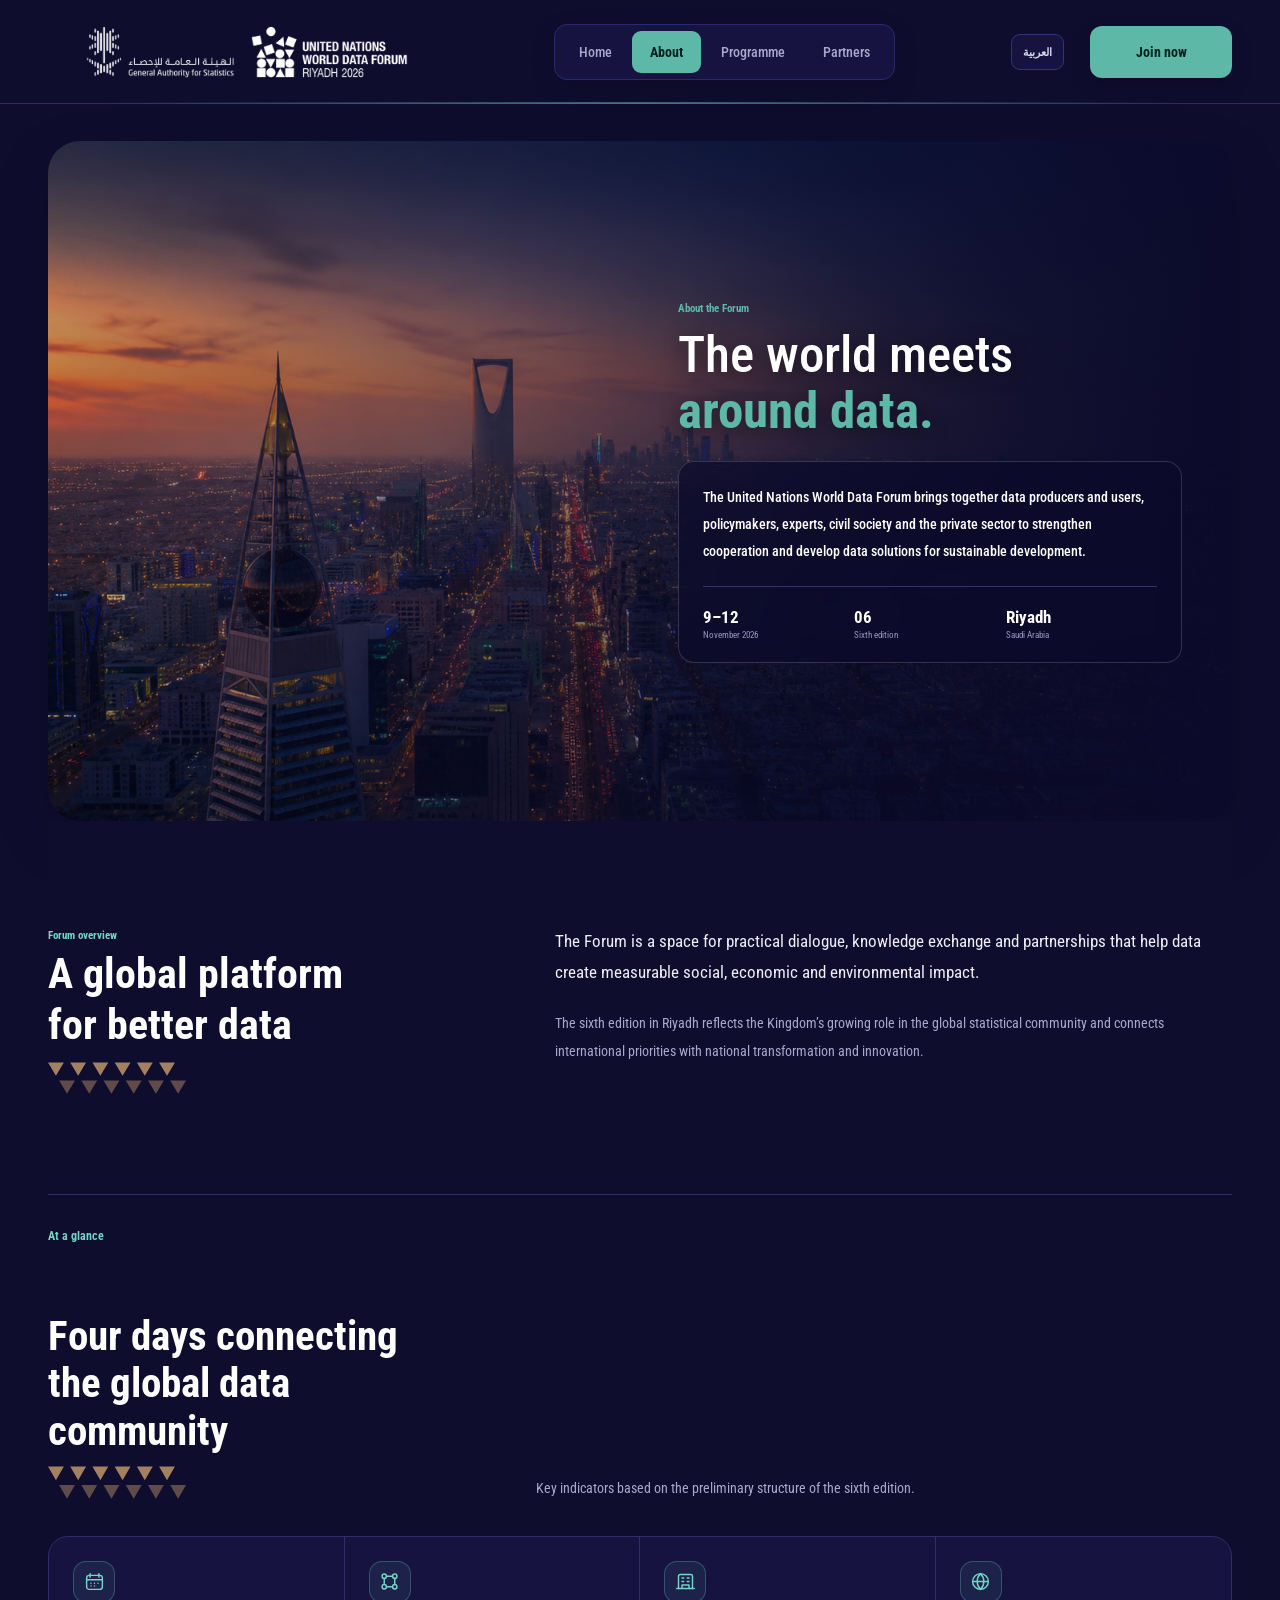
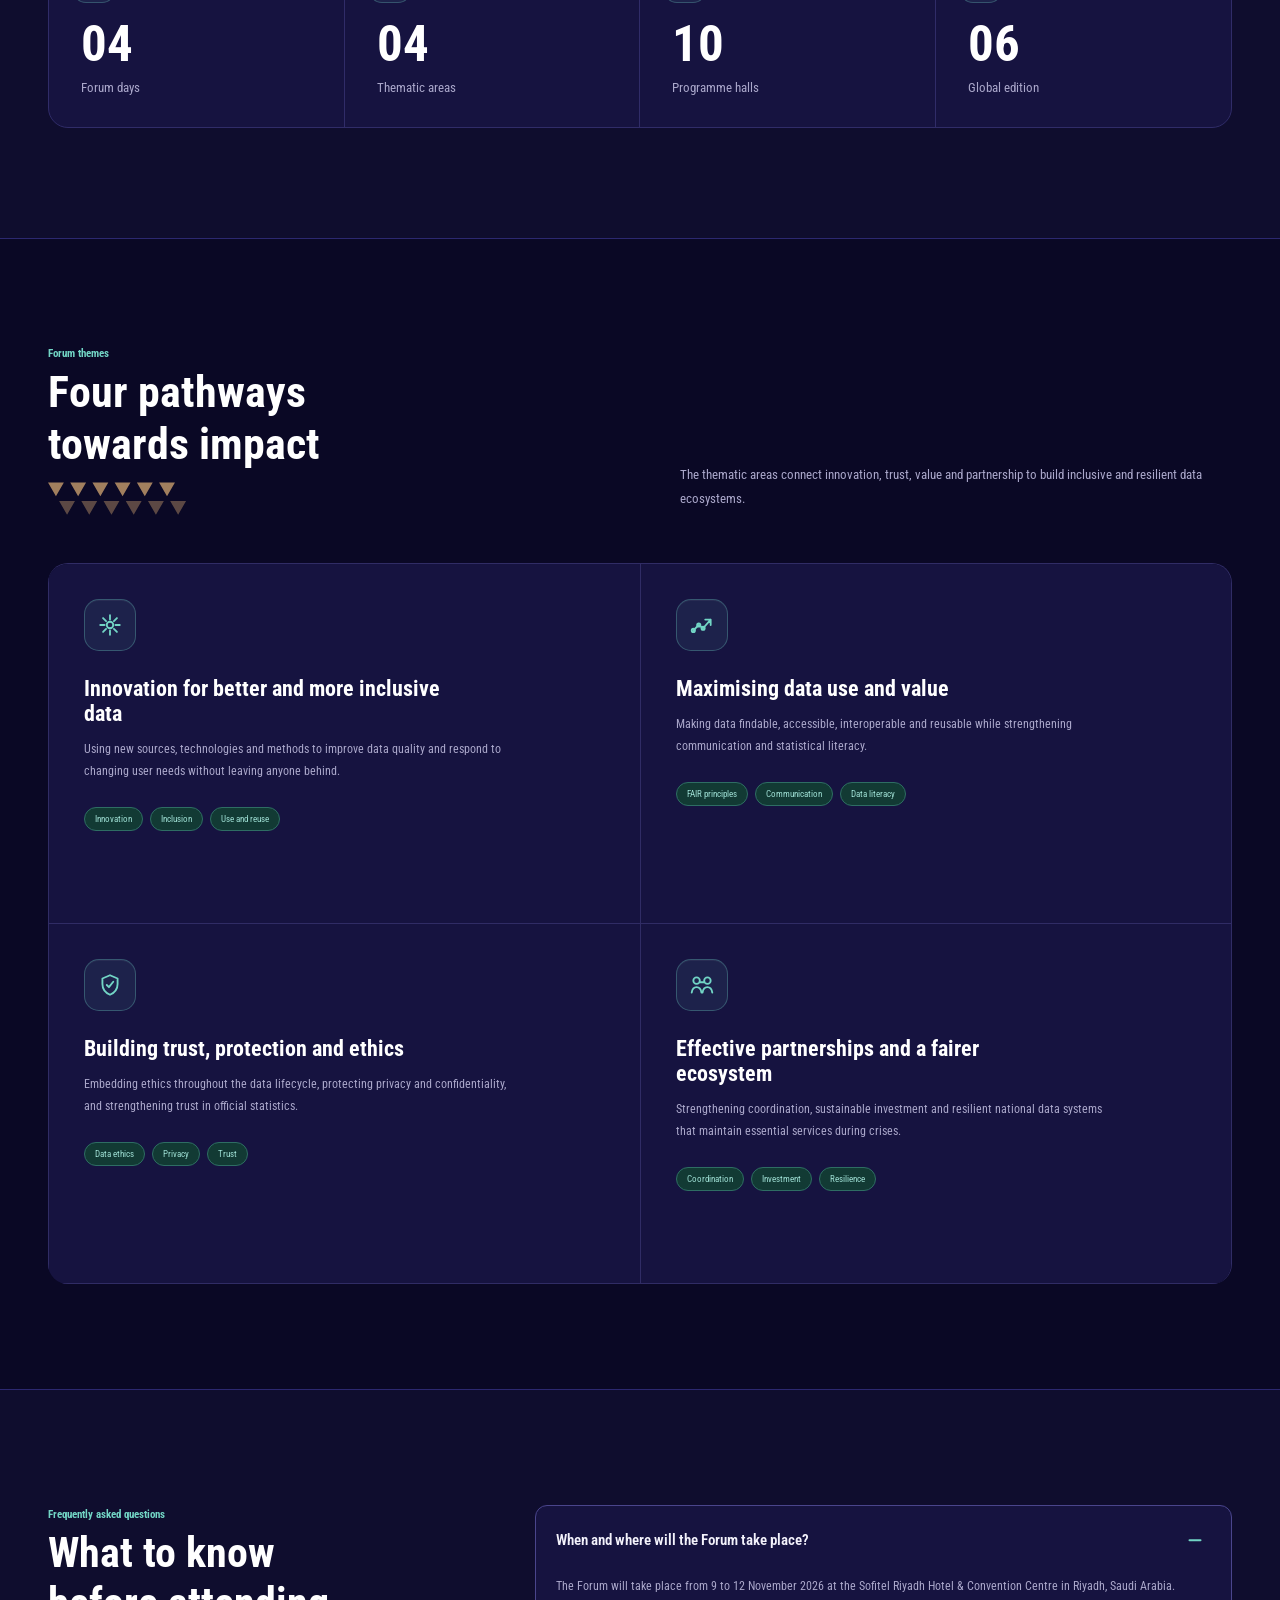
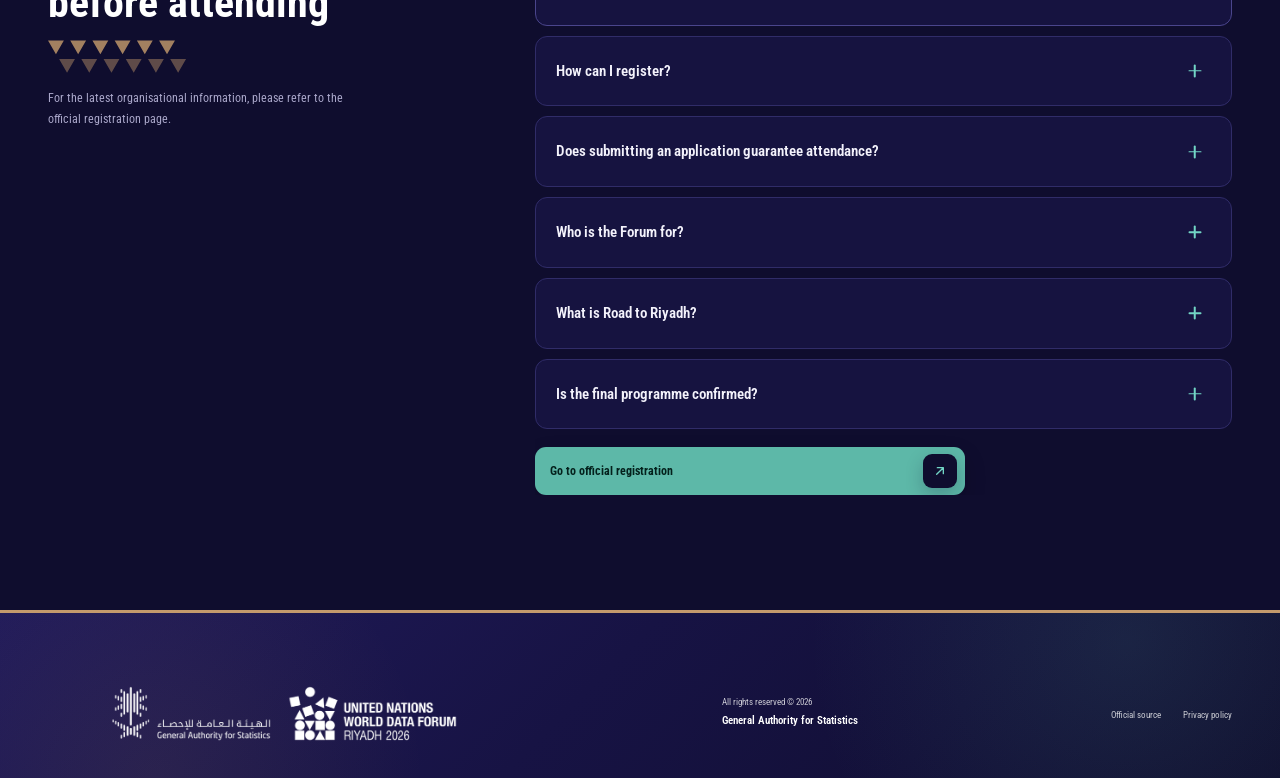
==== about-en.html @ 34df014b "Add files via upload" ====
<!doctype html>
<html lang="en" dir="ltr">
<head>
  <meta charset="UTF-8"><meta name="viewport" content="width=device-width,initial-scale=1"><meta name="theme-color" content="#0f0d2e">
  <title>6th United Nations World Data Forum 2026</title>
  <link rel="preconnect" href="https://fonts.googleapis.com"><link rel="preconnect" href="https://fonts.gstatic.com" crossorigin>
  <link href="https://fonts.googleapis.com/css2?family=Roboto+Condensed:wght@200;300;400;500;600;700;800&display=swap" rel="stylesheet">
  <link rel="stylesheet" href="styles.css?v=51"><link rel="stylesheet" href="about.css?v=51"><link rel="stylesheet" href="en.css">
</head>
<body class="about-page">
<header><nav class="wrap"><a class="official-logos" href="index-en.html" aria-label="UN World Data Forum and General Authority for Statistics"><img src="assets/official-logos-en-unified-white.png?v=8" alt="UN World Data Forum and General Authority for Statistics logos"></a><div class="links"><a href="index-en.html">Home</a><a class="active" href="about-en.html">About</a><a href="index-en.html#agenda">Programme</a><a href="index-en.html#partners">Partners</a></div><a class="lang-switch" href="about.html" lang="ar" hreflang="ar">العربية</a><a class="join" href="https://indico.un.org/event/1021645/registrations/24259/" target="_blank" rel="noopener">Join now</a><button class="menu" type="button" aria-label="Open menu" aria-expanded="false"><span></span><span></span><span></span></button></nav></header>
<main>
  <section class="about-hero"><div class="about-pattern"></div><div class="about-hero-inner wrap"><div><span class="page-kicker">About the Forum</span><h1>The world meets<br><strong>around data.</strong></h1></div><div class="intro"><p>The United Nations World Data Forum brings together data producers and users, policymakers, experts, civil society and the private sector to strengthen cooperation and develop data solutions for sustainable development.</p><div class="fact-row"><span><b>9–12</b> November 2026</span><span><b>06</b> Sixth edition</span><span><b>Riyadh</b> Saudi Arabia</span></div></div></div></section>

  <section class="overview wrap"><div class="overview-title"><small>Forum overview</small><h2>A global platform<br>for better data</h2></div><div class="overview-copy"><p>The Forum is a space for practical dialogue, knowledge exchange and partnerships that help data create measurable social, economic and environmental impact.</p><p>The sixth edition in Riyadh reflects the Kingdom’s growing role in the global statistical community and connects international priorities with national transformation and innovation.</p></div></section>

  <section class="about-stats wrap"><div class="stats-heading"><small>At a glance</small><h2>Four days connecting<br>the global data community</h2><p>Key indicators based on the preliminary structure of the sixth edition.</p></div><div class="stats-board">
    <article><i aria-hidden="true"><svg viewBox="0 0 24 24"><rect x="3" y="5" width="18" height="16" rx="3"/><path d="M7 3v4M17 3v4M3 10h18M8 14h.01M12 14h.01M16 14h.01M8 17h.01M12 17h.01"/></svg></i><strong>04</strong><span>Forum days</span></article>
    <article><i aria-hidden="true"><svg viewBox="0 0 24 24"><circle cx="6" cy="6" r="2.5"/><circle cx="18" cy="6" r="2.5"/><circle cx="6" cy="18" r="2.5"/><circle cx="18" cy="18" r="2.5"/><path d="M8.5 6h7M6 8.5v7M18 8.5v7M8.5 18h7"/></svg></i><strong>04</strong><span>Thematic areas</span></article>
    <article><i aria-hidden="true"><svg viewBox="0 0 24 24"><path d="M4 20V6a2 2 0 0 1 2-2h12a2 2 0 0 1 2 2v14M8 20v-4h8v4M8 8h2M14 8h2M8 12h2M14 12h2M2 20h20"/></svg></i><strong>10</strong><span>Programme halls</span></article>
    <article><i aria-hidden="true"><svg viewBox="0 0 24 24"><circle cx="12" cy="12" r="9"/><path d="M3 12h18M12 3c2.5 2.5 3.8 5.5 3.8 9S14.5 18.5 12 21M12 3C9.5 5.5 8.2 8.5 8.2 12S9.5 18.5 12 21"/></svg></i><strong>06</strong><span>Global edition</span></article>
  </div></section>

  <section class="themes"><div class="wrap"><div class="themes-head"><div><small>Forum themes</small><h2>Four pathways<br>towards impact</h2></div><p>The thematic areas connect innovation, trust, value and partnership to build inclusive and resilient data ecosystems.</p></div><div class="themes-grid">
    <article><i aria-hidden="true"><svg viewBox="0 0 24 24"><path d="M12 3v4M12 17v4M3 12h4M17 12h4M5.6 5.6l2.8 2.8M15.6 15.6l2.8 2.8M18.4 5.6l-2.8 2.8M8.4 15.6l-2.8 2.8"/><circle cx="12" cy="12" r="3"/></svg></i><h3>Innovation for better and more inclusive data</h3><p>Using new sources, technologies and methods to improve data quality and respond to changing user needs without leaving anyone behind.</p><ul><li>Innovation</li><li>Inclusion</li><li>Use and reuse</li></ul></article>
    <article><i aria-hidden="true"><svg viewBox="0 0 24 24"><path d="M4 17l5-5 4 3 7-8M15 7h5v5"/><circle cx="4" cy="17" r="1.5"/><circle cx="9" cy="12" r="1.5"/><circle cx="13" cy="15" r="1.5"/></svg></i><h3>Maximising data use and value</h3><p>Making data findable, accessible, interoperable and reusable while strengthening communication and statistical literacy.</p><ul><li>FAIR principles</li><li>Communication</li><li>Data literacy</li></ul></article>
    <article><i aria-hidden="true"><svg viewBox="0 0 24 24"><path d="M12 3l7 3v5c0 4.6-2.8 8.1-7 10-4.2-1.9-7-5.4-7-10V6l7-3z"/><path d="M9 12l2 2 4-5"/></svg></i><h3>Building trust, protection and ethics</h3><p>Embedding ethics throughout the data lifecycle, protecting privacy and confidentiality, and strengthening trust in official statistics.</p><ul><li>Data ethics</li><li>Privacy</li><li>Trust</li></ul></article>
    <article><i aria-hidden="true"><svg viewBox="0 0 24 24"><circle cx="7" cy="8" r="3"/><circle cx="17" cy="8" r="3"/><path d="M2.5 19c.5-3.3 2.1-5 4.5-5s4 1.7 4.5 5M12.5 19c.5-3.3 2.1-5 4.5-5s4 1.7 4.5 5M10 9.5h4"/></svg></i><h3>Effective partnerships and a fairer ecosystem</h3><p>Strengthening coordination, sustainable investment and resilient national data systems that maintain essential services during crises.</p><ul><li>Coordination</li><li>Investment</li><li>Resilience</li></ul></article>
  </div></div></section>

  <section class="faq-section wrap" id="faq"><div class="faq-intro"><small>Frequently asked questions</small><h2>What to know<br>before attending</h2><p>For the latest organisational information, please refer to the official registration page.</p></div><div class="faq-list">
    <details open><summary>When and where will the Forum take place?<i>＋</i></summary><p>The Forum will take place from 9 to 12 November 2026 at the Sofitel Riyadh Hotel & Convention Centre in Riyadh, Saudi Arabia.</p></details>
    <details><summary>How can I register?<i>＋</i></summary><p>Registration is available through the United Nations Indico platform and requires an account and an attendance application.</p></details>
    <details><summary>Does submitting an application guarantee attendance?<i>＋</i></summary><p>No. Applications are subject to review, and attendance is confirmed only after official approval is received.</p></details>
    <details><summary>Who is the Forum for?<i>＋</i></summary><p>It is designed for data producers and users, national statistical offices, policymakers, technology and geospatial experts, academia, civil society and the private sector.</p></details>
    <details><summary>What is Road to Riyadh?<i>＋</i></summary><p>A series of preparatory events highlighting Saudi statistical transformation and strengthening international dialogue on data for sustainable development.</p></details>
    <details><summary>Is the final programme confirmed?<i>＋</i></summary><p>The current programme is preliminary. Rooms, times and session details may change, so attendees should check the official programme before travelling.</p></details>
    <a class="faq-register" href="https://indico.un.org/event/1021645/registrations/24259/" target="_blank" rel="noopener">Go to official registration <b><svg class="inline-arrow" viewBox="0 0 24 24" aria-hidden="true"><path d="M7 17 17 7M8 7h9v9"/></svg></b></a>
  </div></section>

  
</main>
<footer><div class="wrap"><a class="footer-logos" href="index-en.html" aria-label="UN World Data Forum and General Authority for Statistics"><img src="assets/official-logos-en-unified-white.png?v=8" alt="UN World Data Forum and General Authority for Statistics logos"></a><p>All rights reserved © 2026<br><b>General Authority for Statistics</b></p><div><a href="https://www.stats.gov.sa/en/united-nations-world-data-forum" target="_blank" rel="noopener">Official source</a><a href="#">Privacy policy</a></div></div></footer>
<script src="about.js?v=50"></script>
</body></html>
---- styles.css ----
:root{--bg:#0f0d2e;--panel:#161340;--panel2:#1c1852;--line:#2c2870;--text:#f3f2fb;--sub:#9a97c4;--accent:#5db8a8;--accent-ink:#04211c;--soft:#15123a;--paper:#f4f2fb;--orange:#d3a53c}*{box-sizing:border-box}html{scroll-behavior:smooth}body{margin:0;font-family:'IBM Plex Sans Arabic',sans-serif;background:var(--paper);color:var(--bg)}.wrap{width:min(1120px,calc(100% - 40px));margin:auto}button,input,select{font:inherit}header{height:76px;background:var(--paper);display:flex;align-items:center;border-bottom:1px solid rgba(44,40,112,.12)}nav{display:flex;align-items:center;height:100%;gap:45px}.official-logos{display:block;width:335px;height:62px;overflow:hidden;position:relative;flex:0 0 335px}.official-logos img{position:absolute;left:0;top:0;width:1056px;height:auto;max-width:none}.identity{display:flex;align-items:center;gap:12px;text-decoration:none;color:inherit}.identity>span:last-child{display:flex;flex-direction:column;line-height:1.25}.identity b{font-size:14px}.identity small{font-size:8px;letter-spacing:.08em;color:var(--sub2,#6f6ba3)}.mark{font-size:27px;color:var(--accent);transform:rotate(90deg)}.links{display:flex;gap:32px;margin:auto}.links a{font-size:12px;color:#4c496f;text-decoration:none}.join{border:0;border-radius:9px;background:var(--accent);color:var(--accent-ink);font-size:12px;font-weight:700;padding:11px 19px;cursor:pointer}.menu{display:none;border:0;background:none;font-size:24px}.hero{height:430px;margin-top:48px;border-radius:38px;overflow:hidden;background:linear-gradient(120deg,var(--bg),#181447 67%,#222060);color:#fff;position:relative;padding:65px 70px;display:flex;align-items:center}.hero:before{content:'';position:absolute;inset:0;background:radial-gradient(circle at 24% 85%,rgba(93,184,168,.23),transparent 32%),linear-gradient(90deg,transparent 49%,rgba(255,255,255,.04) 50%,transparent 51%);background-size:auto,80px 80px}.hero-copy{width:61%;position:relative;z-index:2}.kicker{color:var(--accent);font-size:14px;font-weight:600}.hero h1{font-size:32px;line-height:1.35;margin:14px 0}.hero h1 strong{color:var(--accent)}.hero p{font-size:13px;line-height:1.85;color:#c8c6df;max-width:590px}.primary{border:0;border-radius:9px;background:var(--accent);color:var(--accent-ink);padding:12px 18px;font-size:13px;font-weight:700;cursor:pointer}.primary b{margin-right:28px}.hero-art{position:absolute;left:40px;top:0;width:37%;height:100%;overflow:hidden}.big-ring{position:absolute;width:360px;height:360px;border-radius:50%;border:42px solid var(--accent);left:-105px;top:-65px;opacity:.92}.big-ring:after{content:'';position:absolute;inset:45px;border:2px dashed rgba(255,255,255,.28);border-radius:50%}.pixels{position:absolute;bottom:48px;left:15px;display:grid;grid-template-columns:repeat(3,25px);gap:8px}.pixels i{width:25px;height:25px;background:var(--orange)}.pixels i:nth-child(2),.pixels i:nth-child(5){opacity:.55}.pixels i:nth-child(3),.pixels i:nth-child(4){opacity:.22}.hero-art>span{position:absolute;bottom:50px;left:122px;font-size:16px;color:#cbc9e4}.hero-art>span b{font-size:44px;color:#fff}.date{position:absolute;bottom:28px;right:70px;border-right:2px solid var(--accent);padding-right:14px;display:flex;gap:15px;align-items:center}.date strong{font-size:23px;color:var(--accent)}.date span{font-size:10px;color:#aaa8c6}.toolbar{background:#fff;border:1px solid #dedcf0;border-radius:12px;min-height:66px;margin-top:-15px;position:relative;z-index:3;display:flex;align-items:center;padding:10px 16px;box-shadow:0 8px 24px rgba(15,13,46,.06)}.filter{display:flex;align-items:center;gap:8px;flex:1}.filter>span{color:#777394;font-size:12px;margin-left:16px}.filter button{border:0;background:transparent;padding:10px 21px;border-radius:7px;color:#777394;font-size:11px;cursor:pointer}.filter button.active{background:var(--accent);color:var(--accent-ink);font-weight:700}.toolbar select{width:245px;border:1px solid #dedcf0;border-radius:8px;padding:10px 14px;color:#49466a;background:white;font-size:11px}.agenda{padding:50px 0 105px}.title{display:flex;gap:14px;align-items:start;margin:0 0 25px}.title small{color:#7a7695}.title h2{font-size:36px;margin:1px 0;color:var(--bg)}.corner,.partners h2 span{color:var(--orange);font-size:30px}.timeline{position:relative}.timeline:before{content:'';position:absolute;right:78px;top:23px;bottom:24px;width:1px;background:#8e8aac}.event{position:relative;display:grid;grid-template-columns:115px 1fr;gap:18px;margin-bottom:14px}.event time{position:relative;z-index:2;align-self:start;justify-self:start;background:var(--panel2);color:white;border-radius:6px;padding:8px 10px;font-size:11px;font-weight:700}.event time small{color:var(--accent)}.card{position:relative;border:1px solid #dedcf0;border-radius:11px;background:white;min-height:91px;padding:20px 54px 17px 22px;box-shadow:0 3px 10px rgba(15,13,46,.025)}.expand{position:absolute;right:18px;top:22px;border:0;background:none;color:var(--orange);font-size:17px;cursor:pointer}.event-head>span{font-size:9px;color:var(--accent);font-weight:700}.event h3{font-size:16px;margin:3px 0 5px;color:#27244f}.event-head p{font-size:10px;color:#8985a3;margin:0}.details{display:none;border-top:1px solid #e8e6f2;margin-top:18px;padding-top:22px}.event.open .details{display:flex;gap:60px}.speaker{display:flex;gap:12px;align-items:center}.avatar{width:55px;height:55px;border-radius:10px;display:grid;place-items:center;background:linear-gradient(145deg,var(--accent),#317b71);color:#fff;font-weight:700}.avatar.alt{background:linear-gradient(145deg,var(--orange),#806523)}.speaker small{display:block;color:#8d89a6;font-size:8px}.speaker b{font-size:11px}.speaker p,.details>p{margin:3px 0;color:#817d9c;font-size:9px}.event.filtered{display:none}.location{background:linear-gradient(100deg,#0e0c31,#252159);border-radius:25px;min-height:205px;color:white;padding:45px 55px;display:flex;align-items:center;justify-content:space-between}.location>div{display:flex;gap:18px}.location>div>span{font-size:30px;color:var(--accent)}.location small{color:var(--accent)}.location h2{font-size:28px;margin:3px 0}.location p{font-size:11px;color:#aaa7c9}.location a{color:var(--accent);border:1px solid #4b477b;border-radius:8px;text-decoration:none;padding:12px 18px;font-size:11px}.partners{padding:85px 0}.partners article{min-height:180px;border:1px solid #dedcf0;background:#eceaf7;border-radius:22px;margin-bottom:38px;padding:35px 45px;display:grid;grid-template-columns:1fr 1.2fr;align-items:center}.partners h2{font-size:28px;margin:0}.logo-box{text-align:center;color:#aba8c2}.logo-box b{font-size:25px;display:block}.logo-box small{font-size:10px}.logos{display:grid;grid-template-columns:1fr 1fr;gap:20px}.logos span{text-align:center;border:1px dashed #c3c0d7;color:#aaa6c1;padding:17px;border-radius:8px;font-size:12px}footer{background:#08071b;color:#fff;padding:60px 0 25px}footer>.wrap{display:flex;align-items:center;justify-content:space-between}footer p,footer a{color:#777394;font-size:9px}footer a{margin-right:22px;text-decoration:none}dialog{width:min(650px,calc(100% - 26px));padding:0;border:0;border-radius:18px;background:var(--paper);color:var(--bg);box-shadow:0 30px 90px #0008}dialog::backdrop{background:#08071be6;backdrop-filter:blur(4px)}.close{position:absolute;left:20px;top:17px;border:1px solid #4d497e;background:none;color:white;width:38px;height:38px;border-radius:50%;font-size:23px;cursor:pointer}.form-title{background:var(--bg);color:white;padding:38px 45px 32px}.form-title small{color:var(--accent)}.form-title h2{font-size:34px;margin:7px 0}.form-title p{color:var(--sub);margin:0;font-size:12px}form{padding:30px 45px 38px}form label{display:block;font-size:11px;font-weight:600;margin-bottom:15px}form input:not([type=checkbox]),form select{display:block;width:100%;height:46px;border:1px solid #d7d4e8;border-radius:7px;background:#fff;margin-top:6px;padding:0 12px;color:var(--bg)}form .row{display:grid;grid-template-columns:1fr 1fr;gap:15px}.consent{color:#716d8e;font-weight:400}.consent input{accent-color:var(--accent)}form>.primary{width:100%}.success{text-align:center;padding:75px 35px}.success i{display:grid;place-items:center;width:66px;height:66px;border-radius:50%;background:var(--accent);margin:auto;font-style:normal;font-size:30px}.success h2{font-size:30px}.success p{color:#777394}.success[hidden]{display:none}
@media(max-width:750px){.official-logos{width:230px;height:52px;flex-basis:230px}.official-logos img{width:780px}.wrap{width:min(100% - 24px,1120px)}header{height:66px}.links,.join{display:none}.menu{display:block;margin-right:auto}.hero{margin-top:20px;height:500px;padding:42px 28px;align-items:flex-start}.hero-copy{width:100%;z-index:2}.hero h1{font-size:30px;line-height:1.35}.hero-art{width:65%;height:45%;top:auto;bottom:0;left:-20px;opacity:.65}.date{right:28px;bottom:25px}.toolbar{display:block;margin-top:10px}.filter{overflow:auto}.filter>span{display:none}.toolbar select{width:100%;margin-top:8px}.agenda{padding-top:35px}.title h2{font-size:27px}.timeline:before{right:47px}.event{grid-template-columns:75px 1fr;gap:9px}.event time{font-size:9px;padding:7px}.card{padding:16px 40px 14px 12px}.expand{right:12px;top:17px}.event h3{font-size:15px;line-height:1.55}.event.open .details{display:block}.speaker{margin-bottom:12px}.location{display:block;padding:35px 25px}.location h2{font-size:22px}.location a{display:inline-block;margin-top:18px}.partners{padding:55px 0}.partners article{grid-template-columns:1fr;padding:27px;gap:28px}.partners h2{font-size:24px}.logos{grid-template-columns:1fr 1fr}footer>.wrap{display:grid;gap:25px}footer a{margin:0 0 0 15px}form,.form-title{padding-left:24px;padding-right:24px}form .row{grid-template-columns:1fr}}

.program-note{display:flex;align-items:center;gap:18px;margin:-5px 0 24px 133px;padding:15px 18px;border-radius:10px;background:linear-gradient(90deg,rgba(93,184,168,.16),rgba(93,184,168,.04));border:1px solid rgba(93,184,168,.3)}.program-note b{color:#277d70;font-size:12px;white-space:nowrap}.program-note span{color:#716d8e;font-size:11px}.card{transition:border-color .25s,box-shadow .25s,transform .25s}.card:hover{border-color:rgba(93,184,168,.55);box-shadow:0 12px 30px rgba(15,13,46,.08);transform:translateY(-1px)}.event.open .card{border-color:var(--accent);box-shadow:0 15px 38px rgba(15,13,46,.1)}.event-head{min-height:72px;padding-left:116px}.event-photo{position:absolute;left:18px;top:14px;width:92px;height:70px;object-fit:cover;border-radius:9px;background:var(--panel2);filter:saturate(.88);transition:.3s}.event.open .event-photo{filter:saturate(1.05)}.event-head>span{display:inline-flex;padding:4px 8px;border-radius:999px;background:rgba(93,184,168,.12);color:#277d70}.expand{width:26px;height:26px;border-radius:50%!important;background:#f2f0fa!important;display:grid;place-items:center;transition:.25s}.event.open .expand{background:var(--accent)!important;color:var(--accent-ink);transform:rotate(180deg)}.details{display:block!important;max-height:0;opacity:0;overflow:hidden;border-top:0!important;margin-top:0!important;padding-top:0!important;transition:max-height .35s ease,opacity .25s,padding .35s,margin .35s}.event.open .details{max-height:260px;opacity:1;border-top:1px solid #e8e6f2!important;margin-top:18px!important;padding-top:22px!important}.details>p{font-size:11px;line-height:1.8;color:#6f6b8b;max-width:650px}@media(max-width:750px){.program-note{margin:0 84px 20px 0;display:block}.program-note b,.program-note span{display:block}.program-note span{margin-top:4px}.event-head{padding-left:0;padding-bottom:68px;min-height:128px}.event-photo{left:12px;top:auto;bottom:12px;width:72px;height:53px}.event.open .details{max-height:360px}}
.program-note a{margin-right:auto;color:#277d70;font-size:10px;font-weight:700;text-decoration:none;border-bottom:1px solid rgba(39,125,112,.35)}@media(max-width:750px){.program-note a{display:inline-block;margin-top:8px}}
.program-note a{display:inline-flex!important;align-items:center;gap:5px}.inline-arrow{display:block;flex:0 0 auto;width:14px;height:14px;fill:none;stroke:currentColor;stroke-width:2;stroke-linecap:round;stroke-linejoin:round}.primary .inline-arrow{width:16px;height:16px}.primary[type="submit"]{display:flex;align-items:center;justify-content:center;gap:10px}
.road{padding:95px 0 25px}.road-heading{display:grid;grid-template-columns:.8fr 1.2fr;gap:70px;align-items:end;border-bottom:1px solid #dcd9ec;padding-bottom:25px;margin-bottom:25px}.road-heading small{color:#277d70;font-weight:700}.road-heading h2{font-size:38px;margin:3px 0}.road-heading p{color:#716d8e;font-size:13px;line-height:1.9;margin:0}.road-grid{display:grid;grid-template-columns:1fr 1fr;gap:16px}.road-grid article{display:grid;grid-template-columns:150px 1fr;background:#fff;border:1px solid #dedcf0;border-radius:14px;overflow:hidden;min-height:165px;transition:.25s}.road-grid article:hover{transform:translateY(-3px);border-color:var(--accent);box-shadow:0 14px 32px rgba(15,13,46,.08)}.road-grid img{width:100%;height:100%;object-fit:cover}.road-grid article>div{padding:20px}.road-grid span{font-size:9px;color:#277d70;font-weight:700}.road-grid h3{font-size:17px;margin:6px 0}.road-grid p{font-size:10px;color:#777394;line-height:1.7;margin:0 0 10px}.road-grid b{font-size:9px;color:#746f98;background:#f1eff9;padding:5px 8px;border-radius:999px}.road-actions{display:flex;justify-content:flex-end;gap:12px;margin-top:20px}.road-actions a{font-size:11px;color:#277d70;text-decoration:none;border:1px solid #c9c6df;padding:11px 16px;border-radius:8px}.road-actions .register-official{background:var(--accent);border-color:var(--accent);color:var(--accent-ink);font-weight:700}@media(max-width:750px){.road{padding-top:60px}.road-heading{grid-template-columns:1fr;gap:15px}.road-heading h2{font-size:30px}.road-grid{grid-template-columns:1fr}.road-grid article{grid-template-columns:105px 1fr}.road-actions{display:grid}.road-actions a{text-align:center}}
.join,.hero-register{text-decoration:none;display:inline-flex;align-items:center}.hero-register{gap:28px}
/* Main Riyadh banner */
.hero{background-image:linear-gradient(90deg,rgba(10,8,34,.96) 0%,rgba(15,13,46,.84) 43%,rgba(15,13,46,.28) 72%,rgba(15,13,46,.12) 100%),url("assets/main-banner.jpg");background-size:cover;background-position:center 58%;}.hero:before{background:linear-gradient(180deg,rgba(0,0,0,.04),rgba(10,8,34,.32));background-size:auto}.hero-art{display:none}.hero-copy{width:62%;text-shadow:0 2px 18px rgba(0,0,0,.3)}.hero .date{background:rgba(15,13,46,.62);backdrop-filter:blur(8px);padding:10px 14px;border-radius:8px;border-right:2px solid var(--accent)}@media(max-width:750px){.hero{background-position:58% center}.hero-copy{width:100%}.hero .date{right:20px;bottom:18px}}
/* Refined identity-led hero */
header{position:sticky;top:0;z-index:30;background:rgba(244,242,251,.94);backdrop-filter:blur(16px)}.hero-v2{height:590px;margin-top:28px;padding:0;background-image:url("assets/main-banner.jpg");background-position:center 54%;isolation:isolate}.hero-v2:before{display:none}.hero-shade{position:absolute;inset:0;z-index:-1;background:linear-gradient(90deg,rgba(10,8,32,.98) 0%,rgba(15,13,46,.88) 38%,rgba(15,13,46,.35) 68%,rgba(15,13,46,.08) 100%)}.hero-shade:after{content:"";position:absolute;inset:0;background:linear-gradient(0deg,rgba(7,5,25,.46),transparent 48%)}.hero-v2-content{position:absolute;right:70px;top:50%;transform:translateY(-50%);width:54%;z-index:2}.hero-badge{display:flex;align-items:center;gap:10px;color:#d7d5e9;font-size:11px}.hero-badge i{width:7px;height:7px;border-radius:50%;background:var(--accent);box-shadow:0 0 0 5px rgba(93,184,168,.16)}.hero-v2 h1{font-size:53px;line-height:1.12;letter-spacing:-.035em;margin:22px 0 17px;text-shadow:none}.hero-v2 h1 strong{color:var(--accent)}.hero-v2 p{max-width:560px;color:#ceccdf;font-size:14px;line-height:2;margin:0}.hero-v2-actions{display:flex;align-items:center;gap:15px;margin-top:29px}.hero-v2 .primary{padding:14px 21px}.ghost-link{display:inline-flex;align-items:center;gap:25px;border:1px solid rgba(255,255,255,.28);color:#fff;text-decoration:none;border-radius:9px;padding:13px 18px;font-size:12px;transition:.25s}.ghost-link:hover{background:#fff;color:var(--bg)}.event-ticket{position:absolute;left:35px;bottom:35px;width:310px;background:rgba(15,13,46,.9);border:1px solid rgba(255,255,255,.16);border-radius:17px;color:#fff;padding:20px;backdrop-filter:blur(18px);box-shadow:0 25px 55px rgba(0,0,0,.24)}.ticket-top{display:flex;justify-content:space-between;align-items:center;padding-bottom:12px;border-bottom:1px solid rgba(255,255,255,.12);color:var(--accent);font-size:9px;letter-spacing:.12em}.ticket-top b{font-size:12px}.ticket-date{display:flex;align-items:center;gap:10px;padding:16px 0}.ticket-date>strong{font-size:37px;line-height:1}.ticket-date>i{font-style:normal;color:var(--accent)}.ticket-date>div{border-right:1px solid rgba(255,255,255,.16);padding-right:12px;margin-right:3px}.ticket-date div b,.ticket-date div small{display:block}.ticket-date div b{color:var(--accent);font-size:11px}.ticket-date div small{font-size:8px;color:#9a97c4;margin-top:3px}.ticket-place{display:flex;gap:10px;background:rgba(255,255,255,.06);border-radius:9px;padding:11px}.ticket-place>span{color:var(--accent);font-size:18px}.ticket-place small,.ticket-place b{display:block}.ticket-place small{font-size:8px;color:#9a97c4}.ticket-place b{font-size:10px;margin-top:2px}.ticket-status{font-size:8px;color:#b8b5d2;margin-top:13px;display:flex;gap:7px;align-items:center}.ticket-status i{width:6px;height:6px;border-radius:50%;background:#63d49d;box-shadow:0 0 0 4px rgba(99,212,157,.13)}.hero-index{position:absolute;left:370px;bottom:40px;color:rgba(255,255,255,.18);font-size:48px;font-weight:700;display:flex;align-items:end;gap:9px}.hero-index span{font-size:8px;font-weight:400;margin-bottom:8px;color:rgba(255,255,255,.52)}.hero-v2+.toolbar{margin-top:16px;border-radius:14px;box-shadow:none}.agenda{padding-top:65px}.agenda>.title{margin-bottom:30px}@media(max-width:750px){header{position:relative}.hero-v2{height:650px;margin-top:12px;border-radius:22px;background-position:58% center}.hero-shade{background:linear-gradient(180deg,rgba(15,13,46,.83),rgba(10,8,32,.95) 72%)}.hero-v2-content{right:24px;left:24px;top:42px;transform:none;width:auto}.hero-v2 h1{font-size:39px;margin-top:17px}.hero-v2 p{font-size:12px;line-height:1.85}.hero-v2-actions{align-items:stretch}.hero-v2-actions a{flex:1;justify-content:center;padding:12px 10px}.event-ticket{right:22px;left:22px;bottom:22px;width:auto}.hero-index{display:none}.hero-v2+.toolbar{margin-top:10px}}
/* Absher-inspired proportions and programme layout */
body{background:#f4f0fb}.wrap{width:min(1040px,calc(100% - 40px))}header{height:68px}.official-logos{width:300px;height:58px;flex-basis:300px}.official-logos img{width:960px}.links{gap:26px}.links a{font-size:11px}.join{font-size:11px;padding:9px 15px}.hero-v2{height:390px;margin-top:38px;border-radius:32px;background-position:center 57%}.hero-v2-content{right:48px;width:53%}.hero-badge{font-size:10px}.hero-v2 h1{font-size:31px;line-height:1.3;margin:13px 0 9px}.hero-v2 p{font-size:12px;line-height:1.8;max-width:490px}.hero-v2-actions{margin-top:18px}.hero-v2 .primary,.ghost-link{padding:10px 15px;font-size:10px}.event-ticket{left:28px;bottom:27px;width:260px;padding:15px;border-radius:13px}.ticket-top{padding-bottom:8px}.ticket-date{padding:10px 0}.ticket-date>strong{font-size:29px}.ticket-place{padding:8px}.ticket-status{margin-top:8px}.hero-index{display:none}.hero-v2+.toolbar{width:min(900px,calc(100% - 70px));min-height:58px;margin-top:-15px;padding:8px 12px;border-radius:10px;box-shadow:0 8px 20px rgba(15,13,46,.07)}.filter button{padding:8px 18px}.toolbar select{height:38px;padding:7px 12px}.agenda{padding-top:46px}.title{justify-content:flex-start;align-items:center}.title small{font-size:10px}.title h2{font-size:36px;margin:0}.program-note{margin:0 112px 18px 0;padding:11px 14px}.timeline:before{right:67px}.event{grid-template-columns:100px 1fr;gap:15px;margin-bottom:12px}.event time{font-size:10px;padding:7px 9px;border-radius:5px;margin-top:12px}.card{min-height:78px;padding:16px 46px 14px 18px;border-radius:9px;background:rgba(255,255,255,.7);box-shadow:none}.card:hover{transform:none;box-shadow:0 8px 18px rgba(15,13,46,.05)}.event.open .card{box-shadow:none;border-color:#cbc7df}.event-head{min-height:0;padding-left:0!important;padding-bottom:0!important}.event-photo{display:none!important}.event-head>span{font-size:8px;padding:3px 7px}.event h3{font-size:15px;line-height:1.5;margin:3px 0}.event-head p{font-size:8px}.expand{right:14px;top:18px;width:22px;height:22px;font-size:12px;background:transparent!important;color:var(--accent)}.event.open .expand{background:transparent!important;color:var(--accent)}.event.open .details{max-height:240px;margin-top:14px!important;padding-top:18px!important}.details{font-size:10px}.speaker{gap:10px}.avatar{width:48px;height:48px;border-radius:8px;font-size:11px}.location{border-radius:22px;min-height:185px}.partners article{min-height:160px;border-radius:18px}@media(max-width:750px){.wrap{width:min(100% - 22px,1040px)}header{height:62px}.official-logos{width:220px;height:50px;flex-basis:220px}.official-logos img{width:740px}.hero-v2{height:560px;margin-top:12px;border-radius:22px}.hero-v2-content{right:22px;left:22px;top:35px;width:auto}.hero-v2 h1{font-size:29px}.hero-v2 p{font-size:11px}.event-ticket{right:18px;left:18px;bottom:18px;width:auto}.hero-v2+.toolbar{width:calc(100% - 22px);margin-top:9px}.title h2{font-size:26px}.program-note{margin:0 73px 16px 0}.timeline:before{right:43px}.event{grid-template-columns:68px 1fr;gap:7px}.event time{font-size:8px}.card{padding:14px 38px 12px 10px}.event h3{font-size:13px}.event-head p{line-height:1.6}.expand{right:10px;top:14px}.event.open .details{max-height:330px}.speaker{margin-bottom:10px}}
/* Professional expanded session card */
.expand{right:auto!important;left:18px!important;top:20px!important}.event.open .card{padding:0;border-color:#d8d3e5;background:#fff;overflow:hidden}.event.open .event-head{padding:20px 28px 18px 60px!important;min-height:92px;background:linear-gradient(90deg,rgba(93,184,168,.055),rgba(28,24,82,.035));border-bottom:1px solid #e5e1ee}.event.open .event-head h3{font-size:17px;margin:5px 0}.event.open .event-head p{font-size:9px}.event.open .expand{left:22px!important;top:24px!important}.event.open .details{display:block!important;max-height:620px!important;margin:0!important;padding:18px 28px 22px!important;border-top:0!important;min-height:290px;background:rgba(255,255,255,.72)}.event.open .speaker{display:flex;flex-direction:row;align-items:center;gap:20px;width:min(560px,100%);min-height:112px;padding:18px 0;margin:0}.event.open .speaker+.speaker{border-top:1px solid #ded9e8}.event.open .avatar{flex:0 0 96px;width:96px;height:96px;border-radius:14px;font-size:15px;box-shadow:inset 0 0 0 1px rgba(255,255,255,.25)}.event.open .speaker small{font-size:10px;color:#716d8e;font-weight:700;margin-bottom:8px}.event.open .speaker b{font-size:15px;color:#17143d}.event.open .speaker p{font-size:11px;line-height:1.7;color:#5f5b79;margin-top:6px}.event.open .details>p{padding:18px 0;margin:0;font-size:12px;line-height:1.9}.event.open time{background:var(--panel2);box-shadow:0 4px 10px rgba(15,13,46,.15)}@media(max-width:750px){.event.open .event-head{padding:16px 16px 14px 46px!important}.event.open .event-head h3{font-size:14px}.event.open .expand{left:12px!important;top:16px!important}.event.open .details{padding:12px 16px 16px!important;min-height:auto;max-height:700px!important}.event.open .speaker{gap:12px;min-height:88px;padding:13px 0}.event.open .avatar{flex-basis:70px;width:70px;height:76px;border-radius:10px}.event.open .speaker b{font-size:13px}.event.open .speaker p{font-size:9px}}
/* Dedicated workshop accordion */
.event[data-kind="workshop"] .event-head{position:relative}.workshop-number{float:right;display:grid;place-items:center;width:30px;height:30px;margin-left:12px;border-radius:6px;background:var(--panel2);color:#fff;font-size:10px}.event[data-kind="workshop"].open .event-head{display:block;padding-right:24px!important}.event[data-kind="workshop"].open .event-head h3{font-size:19px;padding-top:1px}.event[data-kind="workshop"].open .details{padding:0!important;max-height:720px!important;background:#fff}.workshop-layout{display:grid;grid-template-columns:1.5fr .72fr;gap:0;min-height:320px}.workshop-topics{padding:38px 34px}.workshop-topics h4{font-size:16px;color:#47436b;margin:0 0 20px}.workshop-topics ol{margin:0;padding-right:23px}.workshop-topics li{font-size:14px;line-height:1.9;color:#211e46;padding-right:5px}.workshop-meta{margin:28px;border:1px solid #ded9e8;border-radius:12px;padding:18px;background:#f8f6fc;align-self:start}.workshop-meta ul{list-style:none;margin:0;padding:0}.workshop-meta li{display:flex;gap:10px;align-items:center;padding:8px 0}.workshop-meta li>i{font-style:normal;color:#5db8a8;width:18px;text-align:center}.workshop-meta span small,.workshop-meta span b{display:block}.workshop-meta span small{font-size:8px;color:#8985a3}.workshop-meta span b{font-size:10px;color:#3d395f;margin-top:2px}.workshop-register{display:block;text-align:center;margin-top:12px;background:var(--panel2);color:#fff;text-decoration:none;padding:11px;border-radius:7px;font-size:11px;font-weight:700}.workshop-register:hover{background:var(--accent);color:var(--accent-ink)}@media(max-width:750px){.event[data-kind="workshop"].open .event-head h3{font-size:14px}.workshop-number{width:26px;height:26px}.workshop-layout{grid-template-columns:1fr}.workshop-topics{padding:25px 18px}.workshop-topics li{font-size:12px}.workshop-meta{margin:0 16px 18px}.event[data-kind="workshop"].open .details{max-height:900px!important}}
/* Full-screen reference layout */
.wrap{width:calc(100% - 96px);max-width:1720px}.hero-v2{width:calc(100% - 96px);max-width:1720px;height:440px}.hero-v2+.toolbar{width:calc(100% - 160px);max-width:1600px}.agenda{width:calc(100% - 96px);max-width:1720px}.event{grid-template-columns:120px minmax(0,1fr)}.timeline:before{right:78px}.location,.partners{width:calc(100% - 96px);max-width:1720px}footer>.wrap{width:calc(100% - 96px);max-width:1720px}@media(min-width:1800px){.hero-v2{height:470px}.hero-v2-content{right:70px}.hero-v2 h1{font-size:36px}.card{min-height:86px}.event h3{font-size:17px}.event.open .details{min-height:340px}.event.open .avatar{width:110px;height:110px;flex-basis:110px}.workshop-layout{min-height:390px}}@media(max-width:750px){.wrap,.hero-v2,.agenda,.location,.partners,footer>.wrap{width:calc(100% - 22px)}.hero-v2+.toolbar{width:calc(100% - 22px)}.event{grid-template-columns:68px minmax(0,1fr)}.timeline:before{right:43px}}
/* Responsive type and icon scale matched to reference captures */
body{font-size:clamp(14px,.84vw,18px)}.links a{font-size:clamp(11px,.68vw,14px)}.join{font-size:clamp(11px,.68vw,14px)}.hero-badge{font-size:clamp(11px,.75vw,15px)}.hero-v2 h1{font-size:clamp(31px,2.65vw,52px)}.hero-v2 p{font-size:clamp(12px,.88vw,17px);line-height:1.9}.hero-v2 .primary,.ghost-link{font-size:clamp(11px,.72vw,14px)}.ticket-top{font-size:clamp(9px,.58vw,12px)}.ticket-date>strong{font-size:clamp(29px,2.1vw,42px)}.ticket-date div b{font-size:clamp(11px,.72vw,14px)}.ticket-date div small,.ticket-place small,.ticket-status{font-size:clamp(8px,.53vw,11px)}.ticket-place b{font-size:clamp(10px,.65vw,13px)}.ticket-place>span{font-size:clamp(18px,1.18vw,23px)}.filter button,.filter>span,.toolbar select{font-size:clamp(10px,.65vw,13px)}.title small{font-size:clamp(10px,.67vw,13px)}.title h2{font-size:clamp(32px,3.1vw,62px);line-height:1.18}.corner{font-size:clamp(26px,2vw,40px)}.program-note b{font-size:clamp(11px,.72vw,14px)}.program-note span{font-size:clamp(10px,.65vw,13px)}.program-note a{font-size:clamp(9px,.58vw,12px)}.event time{font-size:clamp(10px,1vw,20px);padding:clamp(7px,.65vw,12px) clamp(9px,.78vw,15px)}.event time small{font-size:.72em}.card{min-height:clamp(78px,6vw,116px);padding:clamp(15px,1.25vw,24px) clamp(46px,3.1vw,60px) clamp(14px,1.1vw,21px) clamp(18px,1.4vw,27px)}.event-head>span{font-size:clamp(8px,.58vw,11px)}.event h3{font-size:clamp(15px,1.55vw,30px);line-height:1.42}.event-head p{font-size:clamp(8px,.72vw,14px);line-height:1.65}.expand{width:clamp(22px,1.6vw,31px);height:clamp(22px,1.6vw,31px);font-size:clamp(12px,1vw,19px)}.event.open .event-head{min-height:clamp(92px,7vw,136px);padding:clamp(20px,1.5vw,29px) clamp(28px,2vw,39px) clamp(18px,1.4vw,27px) clamp(60px,4vw,77px)!important}.event.open .event-head h3{font-size:clamp(17px,1.8vw,35px)}.event.open .event-head p{font-size:clamp(9px,1vw,19px)}.event.open .details{min-height:clamp(290px,28vw,540px);padding:clamp(18px,1.8vw,35px) clamp(28px,2.2vw,43px) clamp(22px,2vw,38px)!important}.event.open .speaker{width:min(760px,70%);min-height:clamp(112px,10vw,190px);gap:clamp(20px,1.7vw,33px)}.event.open .avatar{width:clamp(96px,8vw,154px);height:clamp(96px,9.8vw,188px);flex-basis:clamp(96px,8vw,154px);font-size:clamp(15px,1.1vw,21px)}.event.open .speaker small{font-size:clamp(10px,.85vw,16px)}.event.open .speaker b{font-size:clamp(15px,1.35vw,26px)}.event.open .speaker p{font-size:clamp(11px,1.05vw,20px)}.workshop-number{width:clamp(30px,2.5vw,48px);height:clamp(30px,2.5vw,48px);font-size:clamp(10px,.85vw,16px)}.event[data-kind="workshop"].open .event-head h3{font-size:clamp(19px,1.9vw,36px)}.workshop-layout{min-height:clamp(320px,30vw,575px)}.workshop-topics{padding:clamp(30px,3vw,58px)}.workshop-topics h4{font-size:clamp(16px,1.45vw,28px)}.workshop-topics li{font-size:clamp(14px,1.3vw,25px);line-height:1.75}.workshop-meta{padding:clamp(18px,1.5vw,29px);margin:clamp(24px,2vw,38px)}.workshop-meta li>i{font-size:clamp(14px,1vw,20px);width:clamp(18px,1.4vw,27px)}.workshop-meta span small{font-size:clamp(8px,.65vw,13px)}.workshop-meta span b{font-size:clamp(10px,1vw,19px)}.workshop-register{font-size:clamp(11px,.95vw,18px);padding:clamp(11px,.9vw,17px)}@media(max-width:750px){.hero-v2 h1{font-size:29px}.title h2{font-size:26px}.event h3{font-size:13px}.event-head p{font-size:8px}.event.open .event-head h3{font-size:14px}.event.open .event-head p{font-size:9px}.event.open .speaker{width:100%}.workshop-topics li{font-size:12px}}
/* Refined programme controls */
.hero-v2+.toolbar{min-height:82px;padding:12px 18px 12px 20px;background:rgba(255,255,255,.96);border-color:#d8d4e8;box-shadow:0 14px 34px rgba(15,13,46,.09);gap:24px}.filter{gap:10px}.filter>span{font-size:clamp(13px,.82vw,16px);font-weight:600;color:#4e4a70;margin-left:22px;white-space:nowrap}.filter button{min-width:110px;height:48px;padding:0 22px;font-size:clamp(13px,.78vw,15px);font-weight:600;border-radius:9px;transition:.2s}.filter button:not(.active){color:#6d698a;background:#f6f4fa;border:1px solid transparent}.filter button:not(.active):hover{color:#252147;border-color:#d8d4e8;background:#fff}.filter button.active{background:var(--accent);color:var(--accent-ink);box-shadow:0 7px 16px rgba(93,184,168,.22)}.day-picker{position:relative;display:grid;grid-template-columns:auto 1fr;align-items:center;gap:13px;width:390px;height:56px;border:1px solid #d7d3e6;border-radius:10px;background:#fff;padding:0 15px 0 46px;transition:.2s}.day-picker:focus-within{border-color:var(--accent);box-shadow:0 0 0 3px rgba(93,184,168,.12)}.day-picker label{font-size:11px;color:#8a86a2;white-space:nowrap;border-left:1px solid #e1deeb;padding-left:13px}.day-picker select{appearance:none;-webkit-appearance:none;width:100%;height:100%;border:0!important;background:transparent!important;outline:0;color:#302c57;font-size:14px;font-weight:600;padding:0!important;cursor:pointer}.day-picker>span{position:absolute;left:16px;top:50%;transform:translateY(-54%);color:#4f4b76;font-size:21px;pointer-events:none}.day-picker select option{font-size:14px;color:#211e46;background:#fff;padding:12px}@media(max-width:750px){.hero-v2+.toolbar{display:block;padding:12px;min-height:auto}.filter{display:grid;grid-template-columns:1fr 1fr;gap:8px}.filter>span{grid-column:1/-1;margin:0 0 2px;font-size:13px}.filter button{width:100%;min-width:0;height:44px}.day-picker{width:100%;height:52px;margin-top:10px}.day-picker select{font-size:13px}}
/* Hero legibility refinement */
.hero-shade{background:linear-gradient(90deg,rgba(10,8,32,.42) 0%,rgba(15,13,46,.55) 42%,rgba(15,13,46,.9) 78%,rgba(10,8,32,.97) 100%)}.hero-shade:after{background:linear-gradient(0deg,rgba(7,5,25,.5),transparent 55%)}.hero-v2-content{filter:none}.hero-badge{color:#f1f0f8;font-weight:600;text-shadow:0 2px 8px rgba(0,0,0,.55)}.hero-badge i{background:#70d6c5;box-shadow:0 0 0 6px rgba(112,214,197,.18),0 0 18px rgba(112,214,197,.35)}.hero-v2 h1{color:#fff;font-weight:600;text-shadow:0 3px 18px rgba(0,0,0,.48)}.hero-v2 h1 strong{color:#72d5c5;font-weight:700;text-shadow:0 2px 16px rgba(0,0,0,.58)}.hero-v2 p{color:#fff;font-weight:500;text-shadow:0 2px 10px rgba(0,0,0,.72);max-width:650px}.hero-v2 .ghost-link{background:rgba(15,13,46,.3);border-color:rgba(255,255,255,.5);backdrop-filter:blur(6px);font-weight:600}.hero-v2 .primary{box-shadow:0 8px 22px rgba(0,0,0,.22)}.event-ticket{background:rgba(12,10,43,.94);border-color:rgba(112,214,197,.28)}.ticket-top{color:#72d5c5;font-weight:700}.ticket-date div small,.ticket-place small,.ticket-status{color:#c8c5dc}.ticket-place b{color:#fff;font-weight:600}@media(max-width:750px){.hero-shade{background:linear-gradient(180deg,rgba(10,8,32,.88),rgba(10,8,32,.96) 72%)}.hero-v2 p{font-weight:500}}
.session-meta{display:flex;align-items:center;flex-wrap:wrap;gap:0!important;color:#716d8e!important}.session-meta span{display:inline-flex;align-items:center;gap:6px;padding:0 12px;border-left:1px solid #d6d2e4;white-space:nowrap}.session-meta span:first-child{padding-right:0}.session-meta span:last-child{border-left:0}.session-meta svg{width:16px;height:16px;fill:none;stroke:currentColor;stroke-width:1.8;stroke-linecap:round;stroke-linejoin:round;flex:0 0 16px;color:#696585}.event.open .session-meta svg{width:18px;height:18px;flex-basis:18px}@media(max-width:750px){.session-meta{row-gap:6px!important}.session-meta span{padding:0 7px;gap:4px}.session-meta svg,.event.open .session-meta svg{width:13px;height:13px;flex-basis:13px}}
/* Professional header system */
header{height:92px;background:rgba(255,255,255,.97);border-bottom:1px solid #e2deeb;box-shadow:0 4px 18px rgba(15,13,46,.035)}header:after{content:"";position:absolute;right:0;left:0;bottom:-1px;height:2px;background:linear-gradient(90deg,transparent 8%,rgba(93,184,168,.75) 50%,transparent 92%);opacity:.42}header nav{height:92px;gap:42px}.official-logos{width:455px;height:82px;flex-basis:455px}.official-logos img{width:1450px;top:0;filter:contrast(1.12) saturate(1.08)}.links{align-self:stretch;display:flex;align-items:center;justify-content:center;gap:8px;margin:0 auto}.links a{position:relative;display:flex;align-items:center;height:100%;padding:0 18px;color:#565273;font-size:clamp(13px,.78vw,15px);font-weight:500;transition:.2s}.links a:hover{color:#17143d}.links a:after{content:"";position:absolute;right:18px;left:18px;bottom:0;height:3px;border-radius:3px 3px 0 0;background:var(--accent);transform:scaleX(0);transition:.2s}.links a:hover:after,.links a:first-child:after,.links a.active:after{transform:scaleX(1)}.links a:first-child,.links a.active{color:#17143d;font-weight:700}.join{min-width:126px;height:48px;justify-content:center;border-radius:10px;font-size:14px;font-weight:700;box-shadow:0 8px 18px rgba(93,184,168,.2);transition:.2s}.join:hover{transform:translateY(-2px);box-shadow:0 11px 23px rgba(93,184,168,.28)}@media(max-width:1000px) and (min-width:751px){.official-logos{width:350px;flex-basis:350px}.official-logos img{width:1120px}.links a{padding:0 10px;font-size:12px}.join{min-width:105px;font-size:12px}}@media(max-width:750px){header,header nav{height:70px}.official-logos{width:255px;height:62px;flex-basis:255px}.official-logos img{width:815px}.menu{display:block;margin-right:auto;color:#17143d}.links,.join{display:none}}
@media(max-width:750px){header .links.mobile-open{position:absolute;display:flex;top:70px;right:11px;left:11px;height:auto;padding:10px;flex-direction:column;align-items:stretch;gap:2px;background:#fff;border:1px solid #ded9e8;border-radius:0 0 13px 13px;box-shadow:0 18px 35px rgba(15,13,46,.14);z-index:40}header .links.mobile-open a{height:45px;padding:0 14px;border-radius:7px}header .links.mobile-open a:hover{background:#f4f2fb}header .links.mobile-open a:after{display:none}}
/* Custom day selector and clear secondary CTA */
.day-picker>label,.day-picker>span,.native-day-select{display:none!important}.day-picker{display:block;width:390px;height:58px;padding:0;border:0;background:transparent;overflow:visible}.custom-day-select{position:relative;width:100%;height:100%}.day-select-button{width:100%;height:100%;display:flex;align-items:center;justify-content:space-between;border:1px solid #cbc7dd;border-radius:11px;background:#fff;padding:0 16px 0 12px;color:#252147;cursor:pointer;box-shadow:0 3px 10px rgba(15,13,46,.035);transition:.2s}.day-select-button:hover,.custom-day-select.open .day-select-button{border-color:var(--accent);box-shadow:0 0 0 3px rgba(93,184,168,.11)}.day-select-button>span{text-align:right}.day-select-button small,.day-select-button b{display:block}.day-select-button small{font-size:9px;color:#8a86a2;margin-bottom:2px}.day-select-button b{font-size:14px;font-weight:700}.day-select-button>i{width:34px;height:34px;display:grid;place-items:center;border-radius:8px;background:#f1eff8;color:#4c486f;transition:.2s}.day-select-button svg{width:17px;height:17px;fill:none;stroke:currentColor;stroke-width:2;stroke-linecap:round;stroke-linejoin:round}.custom-day-select.open .day-select-button>i{transform:rotate(180deg);background:rgba(93,184,168,.15);color:#277d70}.day-menu{position:absolute;right:0;left:0;top:calc(100% + 8px);z-index:50;display:none;padding:8px;border:1px solid #d8d4e5;border-radius:12px;background:#fff;box-shadow:0 20px 45px rgba(15,13,46,.17)}.custom-day-select.open .day-menu{display:block;animation:dayMenuIn .18s ease-out}@keyframes dayMenuIn{from{opacity:0;transform:translateY(-6px)}to{opacity:1;transform:none}}.day-option{width:100%;display:grid;grid-template-columns:34px 1fr;align-items:center;gap:10px;border:0;border-radius:8px;background:transparent;color:#474367;text-align:right;padding:10px;cursor:pointer}.day-option:hover{background:#f4f2f9}.day-option span{display:grid;place-items:center;width:30px;height:30px;border-radius:7px;background:#efedf6;color:#777392;font-size:9px}.day-option b{font-size:12px}.day-option.selected{background:rgba(93,184,168,.12);color:#173f39}.day-option.selected span{background:var(--accent);color:var(--accent-ink);font-weight:700}.hero-v2 .ghost-link{min-width:175px;justify-content:space-between;background:rgba(12,10,43,.9);border:1px solid rgba(114,213,197,.72);color:#fff;font-size:14px;font-weight:700;text-shadow:none;box-shadow:0 8px 22px rgba(0,0,0,.22)}.hero-v2 .ghost-link span{display:grid;place-items:center;width:25px;height:25px;border-radius:6px;background:rgba(114,213,197,.16);color:#72d5c5;font-size:13px}.hero-v2 .ghost-link:hover{background:#fff;color:#17143d;border-color:#fff}.hero-v2 .ghost-link:hover span{background:var(--accent);color:var(--accent-ink)}@media(max-width:750px){.day-picker{width:100%;height:56px}.day-select-button b{font-size:13px}.day-menu{top:calc(100% + 6px)}.hero-v2 .ghost-link{min-width:0;font-size:12px}}
/* Redesigned balanced header */
header{height:104px;background:#f4f2fb;box-shadow:none;border-bottom:1px solid #ddd9e9}header nav{height:104px;gap:26px}.official-logos{width:430px;height:86px;flex-basis:430px;background:rgba(255,255,255,.7);border:1px solid #e2deeb;border-radius:14px}.official-logos img{width:1370px;left:10px;top:3px}.links{height:56px;align-self:center;gap:2px;padding:6px;background:#fff;border:1px solid #e0dceb;border-radius:13px;box-shadow:0 7px 20px rgba(15,13,46,.055)}.links a{height:42px;padding:0 18px;border-radius:9px;font-size:14px}.links a:after{display:none}.links a:first-child,.links a.active{background:rgba(93,184,168,.14);color:#1c5148}.links a:hover{background:#f2f0f8}.join{height:52px;min-width:142px;background:var(--panel2);color:#fff;border-radius:12px;box-shadow:0 8px 20px rgba(28,24,82,.16)}.join:before{content:"";width:8px;height:8px;border-radius:50%;background:var(--accent);box-shadow:0 0 0 5px rgba(93,184,168,.15)}.join:hover{background:#27225f;color:#fff}.about-page .links a:first-child{background:transparent;color:#565273;font-weight:500}.about-page .links a.active{background:rgba(93,184,168,.14);color:#1c5148;font-weight:700}@media(max-width:1200px) and (min-width:751px){.official-logos{width:340px;flex-basis:340px}.official-logos img{width:1080px}.links a{padding:0 11px;font-size:12px}.join{min-width:112px;font-size:12px}}@media(max-width:750px){header,header nav{height:72px}.official-logos{width:250px;height:62px;flex-basis:250px;border:0;background:transparent}.official-logos img{width:800px;left:0;top:0}.links{height:auto}.join{display:none}}
/* Unified dark visual theme */
html{background:#0a0825}body{background:#0f0d2e;color:#f3f2fb}header{background:#0f0d2e;border-bottom-color:#2c2870}header:after{opacity:.7}.official-logos{background:#f5f3ec;border-color:#393575}.links{background:#161340;border-color:#2c2870;box-shadow:0 8px 24px rgba(0,0,0,.16)}.links a{color:#aaa7ca}.links a:hover{background:#201b56;color:#fff}.links a:first-child,.links a.active{background:#5db8a8;color:#04211c}.about-page .links a:first-child{background:transparent;color:#aaa7ca}.about-page .links a.active{background:#5db8a8;color:#04211c}.join{background:#5db8a8;color:#04211c;box-shadow:0 8px 20px rgba(0,0,0,.18)}.join:before{background:#0f0d2e;box-shadow:0 0 0 5px rgba(15,13,46,.12)}.join:hover{background:#77cbbb;color:#04211c}.hero-v2+.toolbar{background:#161340;border-color:#2c2870;box-shadow:0 16px 36px rgba(0,0,0,.2)}.filter>span{color:#b6b3d0}.filter button:not(.active){background:#1c1852;color:#aaa7ca;border-color:#2c2870}.filter button:not(.active):hover{background:#242061;color:#fff;border-color:#45408c}.filter button.active{background:#5db8a8;color:#04211c}.day-select-button{background:#1c1852;border-color:#353178;color:#fff;box-shadow:none}.day-select-button small{color:#9a97c4}.day-select-button>i{background:#282361;color:#bcb9d4}.day-menu{background:#161340;border-color:#353178}.day-option{color:#d1cfe2}.day-option:hover{background:#211d57}.day-option span{background:#282361;color:#aaa7ca}.day-option.selected{background:rgba(93,184,168,.15);color:#8ed7cb}.agenda{color:#fff}.title h2{color:#f3f2fb}.title small{color:#9a97c4}.program-note{background:linear-gradient(90deg,rgba(93,184,168,.13),rgba(28,24,82,.55));border-color:#315e68}.program-note span{color:#aaa7ca}.program-note a{color:#76cfc0}.timeline:before{background:#4a4681}.card{background:#1c1852;border-color:#312d72;box-shadow:0 8px 22px rgba(0,0,0,.08)}.card:hover{border-color:#4c4794;box-shadow:0 13px 30px rgba(0,0,0,.16)}.event h3{color:#f5f4fb}.event-head p,.session-meta{color:#aaa7ca!important}.session-meta span{border-color:#3b3776}.session-meta svg{color:#75cbbc}.event.open .card{border-color:#4c4794;background:#1c1852}.event.open .event-head{background:linear-gradient(90deg,rgba(93,184,168,.08),rgba(36,31,93,.72));border-color:#373277}.event.open .details{background:#171442}.event.open .speaker+.speaker{border-color:#353173}.event.open .speaker small{color:#77cfc1}.event.open .speaker b{color:#fff}.event.open .speaker p,.event.open .details>p{color:#aaa7ca}.expand{color:#72d5c5!important;background:#282361!important}.event.open .expand{background:#5db8a8!important;color:#04211c!important}.workshop-number{background:#5db8a8;color:#04211c}.event[data-kind="workshop"].open .details{background:#171442}.workshop-topics h4{color:#77cfc1}.workshop-topics li{color:#f1f0f8}.workshop-meta{background:#1c1852;border-color:#373277}.workshop-meta span small{color:#8f8bac}.workshop-meta span b{color:#fff}.workshop-register{background:#5db8a8;color:#04211c}.location{border:1px solid #302c68}.partners article{background:#161340;border-color:#2c2870}.partners h2{color:#fff}.logo-box,.logos span{color:#8581a5}.logos span{border-color:#3a3675}.partners{color:#fff}footer{border-top:1px solid #2c2870}.about-page{background:#0f0d2e;color:#f3f2fb}.overview{color:#fff}.overview-copy p{color:#aaa7ca}.overview-copy p:first-child{color:#f3f2fb}.themes{background:#0a0825}.faq-section{color:#fff}.faq-intro p,.faq-list details p{color:#aaa7ca}.faq-list details{border-color:#312d6b}.faq-list summary{color:#fff}.about-cta{background:#5db8a8}@media(max-width:750px){header .links.mobile-open{background:#161340;border-color:#2c2870}header .links.mobile-open a:hover{background:#211d57}}
.footer-logos{display:block;position:relative;width:390px;height:76px;overflow:hidden;flex:0 0 390px}.footer-logos img{position:absolute;left:0;top:0;width:1245px;height:auto;max-width:none;filter:grayscale(1) brightness(0) invert(1);opacity:.94}footer>.wrap{min-height:80px}@media(max-width:750px){.footer-logos{width:280px;height:62px;flex-basis:280px}.footer-logos img{width:900px}footer>.wrap{align-items:start}}
/* White official marks in dark header */
.official-logos{background:transparent;border-color:transparent}.official-logos img{filter:grayscale(1) brightness(0) invert(1);opacity:.96}@media(max-width:750px){.official-logos{background:transparent;border-color:transparent}.official-logos img{filter:grayscale(1) brightness(0) invert(1)}}
/* Correct complete logo lockup crop */
.official-logos{display:flex;align-items:center;justify-content:flex-start;width:500px;height:72px;flex-basis:500px;overflow:visible}.official-logos img{position:static;width:100%;height:100%;max-width:100%;object-fit:contain;object-position:right center;filter:grayscale(1) brightness(0) invert(1);opacity:.96}.footer-logos{display:flex;align-items:center;width:450px;height:82px;flex-basis:450px;overflow:visible}.footer-logos img{position:static;width:100%;height:100%;max-width:100%;object-fit:contain;object-position:right center;filter:grayscale(1) brightness(0) invert(1);opacity:.96}@media(max-width:1200px) and (min-width:751px){.official-logos{width:390px;flex-basis:390px}}@media(max-width:750px){.official-logos{width:255px;height:54px;flex-basis:255px}.official-logos img{width:100%;height:100%}.footer-logos{width:300px;height:66px;flex-basis:300px}.footer-logos img{width:100%;height:100%}}
.partners-heading{display:grid;grid-template-columns:1fr 1fr;gap:60px;align-items:end;margin-bottom:28px}.partners-heading small{color:#72d5c5;font-size:12px;font-weight:700}.partners-heading h2{font-size:clamp(34px,3vw,58px);margin:5px 0;color:#fff}.partners-heading p{color:#aaa7ca;font-size:14px;line-height:1.9;max-width:520px}.partner-brand-panel{background:#fff;border:1px solid #363178;border-radius:20px;padding:28px;overflow:hidden;box-shadow:0 18px 42px rgba(0,0,0,.14)}.partner-brand-panel img{display:block;width:100%;height:auto;object-fit:contain}@media(max-width:750px){.partners-heading{grid-template-columns:1fr;gap:10px}.partners-heading h2{font-size:32px}.partner-brand-panel{padding:10px;border-radius:13px}}
.session-description{padding:20px 0;border-top:1px solid #353173;max-width:760px}.session-description small{color:#72d5c5;font-size:11px;font-weight:700}.session-description p{color:#aaa7ca;font-size:14px;line-height:1.9;margin:7px 0 0}.empty-programme{margin-right:120px;padding:45px;border:1px dashed #3a3678;border-radius:13px;background:#161340;color:#aaa7ca;text-align:center;font-size:14px}@media(max-width:750px){.session-description p{font-size:12px}.empty-programme{margin-right:68px;padding:28px 15px}}
.real-logo-box{display:flex;align-items:center;justify-content:center;min-height:120px;padding:12px 20px;border-radius:12px;background:#fff}.real-logo-box img{display:block;max-width:100%;max-height:105px;width:auto;height:auto;object-fit:contain}.real-logo-box.events-logos img{max-height:110px}@media(max-width:750px){.real-logo-box{min-height:105px;padding:10px}.real-logo-box img{max-height:90px}}
/* Standalone white logo asset fix */
.official-logos img,.footer-logos img{filter:none!important;opacity:1!important}
/* White partner marks */
.real-logo-box{background:transparent;border:1px solid #363178}.real-logo-box img{filter:none;opacity:.96}
.session-people{max-width:760px}.session-people .speaker{width:100%!important}.session-people .moderator .avatar{background:linear-gradient(145deg,#d3a53c,#7d611d)}
.person-row .avatar.portrait{position:relative;padding:0;background:#141139;border-color:#48438c}.person-row .avatar.portrait img{display:block;width:100%;height:100%;object-fit:cover;object-position:center top}.person-row .avatar.portrait i{position:absolute;right:7px;bottom:7px;padding:3px 6px;border-radius:5px;background:rgba(15,13,46,.82);color:#d9d7e8;font-size:8px;font-style:normal;line-height:1;backdrop-filter:blur(5px)}
/* Speaker and moderator editorial layout */
.session-people{width:min(680px,100%);max-width:none}.person-block{padding:18px 0 26px}.person-block+.person-block{border-top:1px solid #353173;padding-top:27px}.person-role{display:block;color:#72d5c5;font-size:clamp(12px,.9vw,17px);font-weight:700;margin-bottom:14px}.person-row{display:flex;align-items:center;gap:22px}.person-row .avatar{display:grid;place-items:center;flex:0 0 clamp(100px,8.5vw,164px);width:clamp(100px,8.5vw,164px);height:clamp(112px,10vw,192px);border-radius:20px;background:linear-gradient(145deg,#282361,#141139);border:1px solid #403b82;color:#72d5c5;overflow:hidden}.person-row .avatar svg{width:48%;height:48%;fill:none;stroke:currentColor;stroke-width:2;stroke-linecap:round}.person-row b,.person-row p,.person-row em{display:block}.person-row b{font-size:clamp(18px,1.4vw,27px);color:#fff}.person-row p{font-size:clamp(13px,1vw,19px);color:#d1cfe2;margin:6px 0 2px}.person-row em{font-size:clamp(11px,.85vw,16px);font-style:normal;color:#8f8bad}.person-block.moderator .avatar{background:linear-gradient(145deg,#31284f,#191434);color:#d3a53c}.session-description{margin-top:8px}@media(max-width:750px){.person-block{padding:12px 0 18px}.person-block+.person-block{padding-top:19px}.person-role{margin-bottom:10px}.person-row{gap:13px}.person-row .avatar{flex-basis:78px;width:78px;height:88px;border-radius:13px}.person-row b{font-size:15px}.person-row p{font-size:11px}.person-row em{font-size:9px}}
/* Sharper partner presentation */
.real-logo-box{min-height:155px;padding:20px 28px;border-color:#3f3a82;background:#161340}.real-logo-box img{max-height:130px;opacity:1}.real-logo-box.events-logos img{max-height:125px;width:min(820px,100%)}@media(max-width:750px){.real-logo-box{min-height:120px;padding:14px}.real-logo-box img{max-height:95px}.real-logo-box.events-logos img{max-height:90px}}
/* Premium primary registration CTA */
.hero-v2 .hero-register{min-width:225px;height:58px;display:inline-flex;align-items:center;justify-content:space-between;gap:24px;padding:0 10px 0 20px!important;border:1px solid rgba(255,255,255,.16);border-radius:13px;background:linear-gradient(135deg,#70cbbc,#55b5a6);color:#06231e;font-size:15px;font-weight:800;text-decoration:none;box-shadow:0 12px 28px rgba(0,0,0,.28),inset 0 1px 0 rgba(255,255,255,.28);transition:transform .22s,box-shadow .22s,background .22s}.hero-v2 .hero-register b{display:grid;place-items:center;width:38px;height:38px;margin:0;border-radius:10px;background:#0f0d2e;color:#86ddcf;font-size:17px;font-weight:400;transition:transform .22s,background .22s}.hero-v2 .hero-register:hover{transform:translateY(-2px);background:linear-gradient(135deg,#83d7ca,#64c0b1);box-shadow:0 16px 34px rgba(0,0,0,.34),0 0 0 4px rgba(93,184,168,.13)}.hero-v2 .hero-register:hover b{transform:translateX(-3px);background:#1c1852}.hero-v2 .hero-register:active{transform:translateY(0)}@media(max-width:750px){.hero-v2 .hero-register{min-width:0;height:52px;font-size:13px;padding:0 8px 0 13px!important;gap:9px}.hero-v2 .hero-register b{width:34px;height:34px;border-radius:8px}}
/* Balanced hero action sizing */
.hero-v2-actions{align-items:center}.hero-v2 .hero-register,.hero-v2 .ghost-link{box-sizing:border-box;height:60px!important;border-radius:13px!important;font-size:15px!important;line-height:1!important}.hero-v2 .hero-register{width:240px;min-width:240px;padding:0 10px 0 18px!important}.hero-v2 .ghost-link{width:210px;min-width:210px;padding:0 10px 0 18px!important}.hero-v2 .hero-register b,.hero-v2 .ghost-link span{width:40px;height:40px;flex:0 0 40px;border-radius:10px}@media(max-width:750px){.hero-v2-actions{gap:8px}.hero-v2 .hero-register,.hero-v2 .ghost-link{height:52px!important;min-width:0;width:auto;flex:1;font-size:12px!important;padding:0 7px 0 10px!important}.hero-v2 .hero-register b,.hero-v2 .ghost-link span{width:34px;height:34px;flex-basis:34px;border-radius:8px}}
.join:before{display:none!important}
.location-pin{width:34px;height:34px;flex:0 0 34px;fill:none;stroke:#72d5c5;stroke-width:1.8;stroke-linecap:round;stroke-linejoin:round;padding:6px;border-radius:10px;background:rgba(93,184,168,.12);border:1px solid rgba(93,184,168,.28)}.location>a{display:inline-flex;align-items:center;gap:12px}.link-arrow{width:18px;height:18px;fill:none;stroke:currentColor;stroke-width:2;stroke-linecap:round;stroke-linejoin:round;transition:transform .2s}.location>a:hover .link-arrow{transform:translateX(-3px)}@media(max-width:750px){.location-pin{width:30px;height:30px;flex-basis:30px}}

/* Highlight the official venue label with the warm identity accent. */
.location small{display:inline-flex;align-items:center;gap:7px;width:max-content;color:#f0bd4f;font-size:11px;font-weight:700;letter-spacing:.01em}
.location small::before{content:"";width:7px;height:7px;border-radius:50%;background:#f0bd4f;box-shadow:0 0 0 5px rgba(240,189,79,.12)}

/* Distinct full-width venue card. */
.location{background:linear-gradient(115deg,#123b3a 0%,#18514c 52%,#1e6159 100%);border:1px solid rgba(123,220,203,.35);box-shadow:0 20px 45px rgba(4,33,28,.2)}
.location h2{color:#fff}.location p{color:#d4ebe7}.location-pin{stroke:#f0bd4f;background:rgba(240,189,79,.11);border-color:rgba(240,189,79,.3)}
.location>a{color:#fff;border-color:rgba(255,255,255,.28);background:rgba(7,31,30,.2)}
.location>a:hover{background:#f0bd4f;border-color:#f0bd4f;color:#173330}

.lang-switch{display:inline-flex;align-items:center;justify-content:center;min-width:42px;height:36px;padding:0 11px;border:1px solid #353178;border-radius:9px;color:#d7d5e7;text-decoration:none;font-size:11px;font-weight:700;background:#161340;transition:.2s}
.lang-switch:hover{border-color:#5db8a8;color:#fff;background:#211d57}
@media(max-width:750px){.lang-switch{min-width:40px;height:40px;margin-right:auto}.about-page .lang-switch{margin-right:auto}}

/* Two clearly differentiated attendance modes. */
.attendance-options{display:grid;grid-template-columns:1fr 1fr;gap:7px;margin-top:10px}
.attendance-options span{display:flex;align-items:center;justify-content:center;gap:5px;min-height:31px;padding:6px 7px;border-radius:8px;font-size:8px;font-weight:700;white-space:nowrap}
.attendance-options svg{width:14px;height:14px;fill:none;stroke:currentColor;stroke-width:1.8;stroke-linecap:round;stroke-linejoin:round}
.attendance-options .in-person{color:#9ce6d8;background:rgba(93,184,168,.15);border:1px solid rgba(93,184,168,.38)}
.attendance-options .virtual{color:#f4cc73;background:rgba(240,189,79,.12);border:1px solid rgba(240,189,79,.34)}
@media(max-width:750px){.attendance-options span{min-height:34px;font-size:9px}.attendance-options svg{width:15px;height:15px}}

/* Native-detail partner logo sizing */
.real-logo-box img{max-height:108px;width:auto;image-rendering:auto}.real-logo-box.events-logos img{max-height:96px;width:min(760px,92%)}@media(max-width:750px){.real-logo-box img{max-height:82px}.real-logo-box.events-logos img{max-height:70px;width:96%}}
footer p{line-height:1.9}footer p b{color:#d8d6e6;font-size:11px;font-weight:600}
/* Visible mobile navigation trigger */
@media(max-width:750px){.menu{display:grid!important;place-items:center;width:42px;height:42px;flex:0 0 42px;margin-right:auto;padding:0;border:1px solid #3b3779;border-radius:10px;background:#1c1852!important;color:#fff!important;font-family:Arial,sans-serif;font-size:25px!important;font-weight:700;line-height:1;box-shadow:0 6px 15px rgba(0,0,0,.16);cursor:pointer}.menu:hover,.menu[aria-expanded="true"]{border-color:#5db8a8;background:#252061!important;color:#72d5c5!important}}

/* Compact official logo lockups in both language versions. */
.official-logos{width:420px;height:62px;flex-basis:420px}
.footer-logos{width:370px;height:68px;flex-basis:370px}
@media(max-width:750px){
  .official-logos{width:220px;height:47px;flex-basis:220px}
  .footer-logos{width:250px;height:56px;flex-basis:250px}
}

/* Registration modes displayed directly beneath the hero introduction. */
.hero-registration-modes{display:flex;gap:12px;margin-top:25px;max-width:570px}
.registration-mode{min-width:0;flex:1;display:flex;align-items:center;gap:12px;padding:11px 13px;border-radius:13px;border:1px solid transparent;text-align:start;cursor:pointer;font:inherit;transition:transform .2s,box-shadow .2s,border-color .2s}
.registration-mode:hover{transform:translateY(-2px)}
.registration-mode>span:last-child{display:flex;min-width:0;flex-direction:column;gap:3px}
.registration-mode small{font-size:9px;font-weight:600;opacity:.76}
.registration-mode b{font-size:13px;white-space:nowrap}
.registration-mode .mode-icon{display:grid;place-items:center;width:40px;height:40px;flex:0 0 40px;border-radius:10px}
.registration-mode svg{width:21px;height:21px;fill:none;stroke:currentColor;stroke-width:1.8;stroke-linecap:round;stroke-linejoin:round}
.registration-mode.in-person{color:#072c27;background:linear-gradient(135deg,#76d2c3,#58b9aa);border-color:rgba(139,233,217,.48);box-shadow:0 12px 25px rgba(28,126,111,.18)}
.registration-mode.in-person .mode-icon{color:#85dfd0;background:#111039}
.registration-mode.virtual{color:#fff3d5;background:rgba(50,42,95,.86);border-color:rgba(240,189,79,.5);box-shadow:0 12px 25px rgba(5,3,30,.2)}
.registration-mode.virtual .mode-icon{color:#f0bd4f;background:rgba(240,189,79,.12);border:1px solid rgba(240,189,79,.28)}
.registration-mode.virtual:hover{border-color:#f0bd4f;box-shadow:0 14px 30px rgba(5,3,30,.3)}
@media(max-width:750px){
  .hero-registration-modes{gap:8px;margin-top:18px;max-width:none}
  .registration-mode{gap:8px;padding:8px;border-radius:11px}
  .registration-mode .mode-icon{width:34px;height:34px;flex-basis:34px;border-radius:8px}
  .registration-mode svg{width:18px;height:18px}
  .registration-mode small{display:none}
  .registration-mode b{font-size:10px;white-space:normal;line-height:1.35}
}

/* Refined hero registration cards. */
.hero-registration-modes{gap:10px;margin-top:24px;max-width:590px}
.registration-mode{position:relative;isolation:isolate;min-height:72px;padding:10px 12px 10px 46px;overflow:hidden;border-radius:15px;backdrop-filter:blur(13px);box-shadow:0 15px 35px rgba(4,3,27,.25),inset 0 1px 0 rgba(255,255,255,.18)}
.registration-mode::before{content:"";position:absolute;inset:0;z-index:-1;background:linear-gradient(115deg,rgba(255,255,255,.14),transparent 55%);pointer-events:none}
.registration-mode::after{content:"←";position:absolute;left:15px;top:50%;transform:translateY(-50%);display:grid;place-items:center;width:23px;height:23px;border-radius:7px;font-size:13px;transition:transform .2s,background .2s}
html[dir="ltr"] .registration-mode{padding:10px 46px 10px 12px}
html[dir="ltr"] .registration-mode::after{content:"→";right:15px;left:auto}
.registration-mode:hover::after{transform:translateY(-50%) translateX(-3px)}
html[dir="ltr"] .registration-mode:hover::after{transform:translateY(-50%) translateX(3px)}
.registration-mode>span:last-child{gap:2px}
.registration-mode small{display:flex;align-items:center;gap:6px;font-size:9px;font-weight:700;letter-spacing:.01em}
.registration-mode small::before{content:"";width:6px;height:6px;flex:0 0 6px;border-radius:50%;background:currentColor;box-shadow:0 0 0 4px rgba(255,255,255,.09)}
.registration-mode b{font-size:14px;font-weight:800;letter-spacing:-.01em}
.registration-mode .mode-icon{width:43px;height:43px;flex-basis:43px;border-radius:12px;box-shadow:inset 0 1px 0 rgba(255,255,255,.12)}
.registration-mode.in-person{background:linear-gradient(135deg,#78d4c5 0%,#58b9aa 100%);border-color:rgba(160,239,226,.55)}
.registration-mode.in-person::after{color:#8ce0d3;background:#101039}
.registration-mode.in-person small{color:#16473f}
.registration-mode.virtual{background:linear-gradient(135deg,rgba(45,39,96,.96),rgba(24,20,66,.96));border-color:rgba(240,189,79,.45)}
.registration-mode.virtual::after{color:#17133e;background:#f0bd4f}
.registration-mode.virtual small{color:#f0bd4f}
@media(max-width:750px){
  .hero-registration-modes{margin-top:16px;gap:7px}
  .registration-mode,html[dir="ltr"] .registration-mode{min-height:58px;padding:7px 8px;border-radius:12px}
  .registration-mode::after{display:none}
  .registration-mode .mode-icon{width:35px;height:35px;flex-basis:35px;border-radius:9px}
  .registration-mode small{display:none}
  .registration-mode b{font-size:10px;line-height:1.35}
}

/* Official UNWDF typography and geometric theme. */
html[dir="rtl"] body,html[dir="rtl"] button,html[dir="rtl"] input,html[dir="rtl"] select{font-family:"Neo Sans Arabic","IBM Plex Sans Arabic",Tahoma,Arial,sans-serif}
.toolbar,.program-note,.location,.partners article,.stats-board,.themes,.faq-list{position:relative;overflow:hidden}
.toolbar::before,.program-note::before,.location::before,.partners article::after,.stats-board::after,.themes::after,.faq-list::after{content:"";position:absolute;pointer-events:none;background:url("assets/unwdf-pattern.svg") repeat-x center/240px 84px}
.toolbar::before{inset:auto 0 0;height:5px;opacity:.42}
.program-note::before{inset:0 auto 0 0;width:92px;background-size:210px 74px;opacity:.12}
.location::before{inset:0 0 auto;height:12px;background-size:250px 88px;opacity:.38}
.partners article::after{left:0;right:0;bottom:0;height:8px;background-size:230px 81px;opacity:.28}
.stats-board::after,.themes::after,.faq-list::after{inset:auto 0 0;height:10px;background-size:250px 88px;opacity:.18}
.about-pattern{background-image:url("assets/unwdf-pattern.svg")!important;background-repeat:repeat!important;background-size:320px 112px!important;opacity:.2!important}
@media(max-width:750px){
  .program-note::before{width:55px;opacity:.08}
  .location::before,.stats-board::after,.themes::after,.faq-list::after{height:7px}
}

/* Stronger use of the complete official five-colour pattern. */
.hero-v2::after,.about-hero::after{content:"";position:absolute;z-index:2;left:0;right:0;bottom:0;height:17px;background:url("assets/unwdf-pattern.svg") repeat-x center 47%/265px 93px;opacity:.68;pointer-events:none}
.hero-v2-content,.event-ticket,.hero-index,.about-hero-inner{z-index:3}
.toolbar::before{height:8px;opacity:.72;background-size:255px 90px;background-position:center 47%}
.program-note::before{width:125px;opacity:.3;background-size:240px 84px}
.location::before{height:16px;opacity:.62;background-size:270px 95px;background-position:center 47%}
.partners article::after{height:12px;opacity:.5;background-size:250px 88px;background-position:center 47%}
.stats-board::after,.themes::after,.faq-list::after{height:14px;opacity:.42;background-size:265px 93px;background-position:center 47%}
.about-pattern{opacity:.34!important;background-size:280px 98px!important}
.card::after{content:"";position:absolute;left:0;right:0;bottom:0;height:4px;background:linear-gradient(90deg,#C49A6C 0 45%,#2A287C 45% 70%,#5AA7A4 70% 85%,#4E7A45 85% 95%,#C9A13A 95%);opacity:.62;border-radius:0 0 12px 12px;pointer-events:none}
@media(max-width:750px){
  .hero-v2::after,.about-hero::after{height:10px;background-size:210px 74px;opacity:.62}
  .toolbar::before{height:6px}
  .program-note::before{width:72px;opacity:.22}
  .location::before,.partners article::after,.stats-board::after,.themes::after,.faq-list::after{height:9px;opacity:.45}
}

/* Exact geometric pattern variants from the official identity guide. */
.hero-v2::after{height:26px;background-image:url("assets/unwdf-pattern-blue.png");background-repeat:repeat-x;background-size:auto 100%;background-position:center;opacity:.82}
.about-hero::after{height:26px;background-image:url("assets/unwdf-pattern-teal.png");background-repeat:repeat-x;background-size:auto 100%;background-position:center;opacity:.82}
.toolbar::before{height:12px;background-image:url("assets/unwdf-pattern-light.png");background-repeat:repeat-x;background-size:auto 100%;background-position:center;opacity:.72}
.program-note::before{width:145px;background-image:url("assets/unwdf-pattern-sand.png");background-repeat:repeat;background-size:145px auto;background-position:center;opacity:.22}
.location::before{height:24px;background-image:url("assets/unwdf-pattern-green.png");background-repeat:repeat-x;background-size:auto 100%;background-position:center;opacity:.78}
.partners article::after{height:20px;background-repeat:repeat-x;background-size:auto 100%;background-position:center;opacity:.72}
.partners article:nth-child(1)::after{background-image:url("assets/unwdf-pattern-sand.png")}
.partners article:nth-child(2)::after{background-image:url("assets/unwdf-pattern-gold.png")}
.partners article:nth-child(3)::after{background-image:url("assets/unwdf-pattern-teal.png")}
.stats-board::after{height:22px;background-image:url("assets/unwdf-pattern-blue.png");background-repeat:repeat-x;background-size:auto 100%;background-position:center;opacity:.7}
.themes::after{height:22px;background-image:url("assets/unwdf-pattern-teal.png");background-repeat:repeat-x;background-size:auto 100%;background-position:center;opacity:.7}
.faq-list::after{height:22px;background-image:url("assets/unwdf-pattern-sand.png");background-repeat:repeat-x;background-size:auto 100%;background-position:center;opacity:.7}
.about-pattern{background-image:url("assets/unwdf-pattern-light.png")!important;background-repeat:repeat!important;background-size:240px auto!important;opacity:.3!important}
.card::after{height:7px;background:url("assets/unwdf-pattern-blue.png") repeat-x center/auto 100%;opacity:.72}
@media(max-width:750px){
  .hero-v2::after,.about-hero::after{height:16px}
  .toolbar::before{height:8px}
  .location::before{height:15px}
  .partners article::after,.stats-board::after,.themes::after,.faq-list::after{height:13px}
}

/* One large identity-pattern unit per major section. */
.toolbar::before,.program-note::before,.partners article::after,.card::after,.faq-list::after{display:none}
.hero-v2::after,.about-hero::after{left:34px;right:auto;bottom:25px;width:285px;height:182px;background-repeat:no-repeat;background-size:contain;background-position:center;border-radius:14px;opacity:.13}
.about-hero::after{left:auto;right:34px;opacity:.11}
.location::before{left:24px;right:auto;top:50%;bottom:auto;width:230px;height:147px;transform:translateY(-50%);background-repeat:no-repeat;background-size:contain;background-position:center;border-radius:12px;opacity:.2}
.partners{position:relative;isolation:isolate}
.partners::before{content:"";position:absolute;z-index:-1;left:18px;bottom:18px;width:245px;height:157px;background:url("assets/unwdf-pattern-gold.png") no-repeat center/contain;border-radius:13px;opacity:.16;pointer-events:none}
.stats-board::after,.themes::after{left:22px;right:auto;bottom:20px;width:235px;height:150px;background-repeat:no-repeat;background-size:contain;background-position:center;border-radius:12px;opacity:.16}
.faq-section{position:relative;isolation:isolate}
.faq-section::before{content:"";position:absolute;z-index:-1;right:18px;bottom:24px;width:235px;height:150px;background:url("assets/unwdf-pattern-sand.png") no-repeat center/contain;border-radius:12px;opacity:.14;pointer-events:none}
.about-pattern{background-image:url("assets/unwdf-pattern-light.png")!important;background-repeat:no-repeat!important;background-position:left bottom!important;background-size:280px auto!important;opacity:.2!important}
@media(max-width:750px){
  .hero-v2::after,.about-hero::after{left:14px;right:auto;bottom:14px;width:145px;height:93px;opacity:.1}
  .about-hero::after{left:auto;right:14px}
  .location::before{left:12px;width:120px;height:77px;opacity:.14}
  .partners::before,.stats-board::after,.themes::after,.faq-section::before{width:125px;height:80px;opacity:.11}
}

/* Use the official geometric strip as one intact, clearly visible unit. */
.hero-v2::after,.about-hero::after,.location::before,.partners::before,.stats-board::after,.themes::after,.faq-section::before{width:246px;height:62px;background-image:url("assets/unwdf-pattern-primary.png");background-repeat:no-repeat;background-size:100% 100%;background-position:center;border-radius:0;transform:none;opacity:.9}
.hero-v2::after{left:28px;right:auto;bottom:24px}
.about-hero::after{right:28px;left:auto;bottom:24px}
.location::before{left:22px;right:auto;top:auto;bottom:18px}
.partners::before{left:18px;right:auto;bottom:12px;z-index:0}
.stats-board::after,.themes::after{left:18px;right:auto;bottom:12px}
.faq-section::before{right:18px;left:auto;bottom:18px;z-index:0}
.about-pattern{background-image:url("assets/unwdf-pattern-primary.png")!important;background-repeat:no-repeat!important;background-size:246px 62px!important;background-position:left bottom!important;opacity:.9!important}
.partners article,.stats-board>*,.themes>*,.faq-section>*{position:relative;z-index:1}
@media(max-width:750px){
  .hero-v2::after,.about-hero::after,.location::before,.partners::before,.stats-board::after,.themes::after,.faq-section::before{width:148px;height:37px;opacity:.86}
  .hero-v2::after,.about-hero::after{bottom:12px}
  .hero-v2::after{left:12px}.about-hero::after{right:12px}
  .location::before,.partners::before,.stats-board::after,.themes::after{left:10px;bottom:9px}
  .faq-section::before{right:10px;bottom:10px}
}

/* Final pattern treatment: one white motif repeated across each section. */
.hero-v2::after,.about-hero::after,.location::before,.partners::before,.stats-board::after,.themes::after,.faq-section::before{display:block;left:0;right:0;top:auto;bottom:0;width:100%;height:48px;transform:none;border-radius:0;background-image:url("assets/unwdf-pattern-white.png");background-repeat:repeat-x;background-size:auto 48px;background-position:center bottom;opacity:.26;pointer-events:none}
.hero-v2::after,.about-hero::after{z-index:2;opacity:.32}
.location::before{opacity:.2}
.partners::before{z-index:0;opacity:.18}
.stats-board::after,.themes::after,.faq-section::before{opacity:.17}
.about-pattern{background-image:url("assets/unwdf-pattern-white.png")!important;background-repeat:repeat-x!important;background-size:auto 48px!important;background-position:center bottom!important;opacity:.24!important}
@media(max-width:750px){
  .hero-v2::after,.about-hero::after,.location::before,.partners::before,.stats-board::after,.themes::after,.faq-section::before{height:34px;background-size:auto 34px}
  .about-pattern{background-size:auto 34px!important}
}

/* White identity strip on the main content sections. */
.agenda,.overview,.about-stats,.themes,.faq-section,.partners{position:relative}
.agenda::after,.overview::after,.about-stats::before{content:"";display:block;position:absolute;left:0;right:0;bottom:0;width:100%;height:48px;background:url("assets/unwdf-pattern-white.png") repeat-x center bottom/auto 48px;opacity:.2;pointer-events:none}
.agenda,.overview,.about-stats,.themes,.faq-section,.partners{padding-bottom:max(58px,var(--section-pattern-space,58px))}
.agenda>*,.overview>*,.about-stats>*,.themes>*,.faq-section>*,.partners>*{position:relative;z-index:1}
@media(max-width:750px){
  .agenda::after,.overview::after,.about-stats::before{height:34px;background-size:auto 34px;opacity:.18}
  .agenda,.overview,.about-stats,.themes,.faq-section,.partners{padding-bottom:max(42px,var(--section-pattern-space-mobile,42px))}
}

/* Keep the identity pattern inside content sections only. */
.hero-v2::after,.about-hero::after,.about-pattern{display:none!important}

/* Restore the white identity strip along the bottom edge of both banners. */
.hero-v2::after,.about-hero::after{display:block!important;left:0;right:0;top:auto;bottom:0;width:100%;height:48px;background:url("assets/unwdf-pattern-white.png") repeat-x center bottom/auto 48px;opacity:.3;z-index:2;pointer-events:none}
.about-pattern{display:none!important}
@media(max-width:750px){
  .hero-v2::after,.about-hero::after{height:34px;background-size:auto 34px;opacity:.27}
}

/* No identity strip immediately above the footer. */
.partners::before,.faq-section::before{display:none!important}

/* No identity strip between the programme and official venue. */
.agenda::after{display:none!important}

/* About page: keep the pattern only along the bottom of its banner. */
.about-page .overview::after,
.about-page .about-stats::before,
.about-page .stats-board::after,
.about-page .themes::after,
.about-page .faq-section::before,
.about-page .faq-list::after,
.about-page .about-pattern{display:none!important}

/* Identity motif directly beneath each partner category heading. */
.partners article h2{display:flex;flex-wrap:wrap;align-items:center;column-gap:8px}
.partners article h2::after{content:"";display:block;flex:0 0 100%;width:190px;height:48px;margin-top:9px;background:url("assets/unwdf-pattern-white.png") no-repeat right center/190px 48px;opacity:.58;pointer-events:none}
html[dir="ltr"] .partners article h2::after{background-position:left center}
@media(max-width:750px){
  .partners article h2::after{width:145px;height:37px;margin-top:7px;background-size:145px 37px}
}

/* Move the motif from the heading to the lower edge of each partner card. */
.partners article h2::after{display:none!important}
.partners article{position:relative;overflow:hidden;padding-bottom:52px}
.partners article::after{content:"";display:block!important;position:absolute;z-index:2;left:0;right:0;bottom:0;width:100%;height:42px;background:url("assets/unwdf-pattern-white.png") repeat-x center bottom/auto 42px;opacity:.5;pointer-events:none}
@media(max-width:750px){
  .partners article{padding-bottom:38px}
  .partners article::after{height:30px;background-size:auto 30px;opacity:.46}
}

/* Match partner-card motif exactly to the official venue card. */
.partners article{padding-bottom:58px}
.partners article::after{height:48px;background-size:auto 48px;background-position:center bottom;opacity:.2}
@media(max-width:750px){
  .partners article{padding-bottom:42px}
  .partners article::after{height:34px;background-size:auto 34px;opacity:.2}
}

/* Correct target: the lower edge of the visible partner logo box. */
.partners article{padding-bottom:0}
.partners article::after{display:none!important}
.partners .real-logo-box{position:relative;overflow:hidden;padding-bottom:48px}
.partners .real-logo-box::after{content:"";display:block;position:absolute;z-index:2;left:0;right:0;bottom:0;width:100%;height:48px;background:url("assets/unwdf-pattern-white.png") repeat-x center bottom/auto 48px;opacity:.2;pointer-events:none}
.partners .real-logo-box img{position:relative;z-index:1}
@media(max-width:750px){
  .partners .real-logo-box{padding-bottom:34px}
  .partners .real-logo-box::after{height:34px;background-size:auto 34px;opacity:.2}
}

/* Remove the motif from partner logo boxes. */
.partners .real-logo-box{padding-bottom:20px}
.partners .real-logo-box::after{display:none!important}
@media(max-width:750px){.partners .real-logo-box{padding-bottom:14px}}

/* Allow the custom programme-day menu to open beyond the toolbar. */
.toolbar{overflow:visible!important;z-index:30}
.day-picker,.custom-day-select{position:relative;z-index:31}
.day-menu{z-index:50}

/* The sticky header must always remain above the programme toolbar. */
header{z-index:100!important;isolation:isolate}
.toolbar{z-index:30!important}

/* Subtle Najdi / Diriyah architectural accents. */
:root{--diriyah-clay:#C49A6C;--diriyah-gold:#C9A13A;--diriyah-green:#4E7A45}
.title h2,.partners article>h2,.overview-title h2,.stats-heading h2,.themes-head h2,.faq-intro h2{position:relative}
.title h2::after,.overview-title h2::after,.stats-heading h2::after,.themes-head h2::after,.faq-intro h2::after{content:"";display:block;width:126px;height:18px;margin-top:9px;background:url("assets/diriyah-accent.svg") no-repeat right center/126px auto;opacity:.78}
html[dir="ltr"] .title h2::after,html[dir="ltr"] .overview-title h2::after,html[dir="ltr"] .stats-heading h2::after,html[dir="ltr"] .themes-head h2::after,html[dir="ltr"] .faq-intro h2::after{background-position:left center}
.event .card{border-inline-start:3px solid rgba(196,154,108,.42)}
.event.open .card{border-inline-start-color:var(--diriyah-clay)}
.event-ticket::before{content:"";position:absolute;left:18px;right:18px;top:8px;height:12px;background:url("assets/diriyah-accent.svg") repeat-x center/92px auto;opacity:.25;pointer-events:none}
.location::after{content:"";position:absolute;left:34px;top:24px;width:112px;height:145px;border:2px solid rgba(196,154,108,.2);border-bottom:0;border-radius:56px 56px 0 0;pointer-events:none}
html[dir="ltr"] .location::after{right:34px;left:auto}
.partners .real-logo-box{border-color:rgba(196,154,108,.28)}
.partners article:nth-child(2) .real-logo-box{border-color:rgba(201,161,58,.32)}
footer{border-top:3px solid var(--diriyah-clay)}
@media(max-width:750px){
  .title h2::after,.overview-title h2::after,.stats-heading h2::after,.themes-head h2::after,.faq-intro h2::after{width:92px;height:14px;margin-top:6px;background-size:92px auto}
  .location::after{left:18px;top:18px;width:72px;height:96px;border-radius:36px 36px 0 0}
  html[dir="ltr"] .location::after{right:18px;left:auto}
}

/* Final Diriyah treatment; remove all earlier geometric-pattern treatments. */
.location::before,.partners::before,.partners article::after,.partners .real-logo-box::after,.stats-board::after,.themes::after,.faq-section::before,.faq-list::after,.agenda::after,.overview::after,.about-stats::before,.about-pattern,.card::after,.toolbar::before,.program-note::before{display:none!important}
.event-ticket::before,.location::after{display:none!important}
.hero-v2::after,.about-hero::after{display:block!important;content:"";position:absolute;z-index:2;left:34px;right:auto;bottom:28px;width:300px;height:110px;background:url("assets/diriyah-combination.svg") no-repeat center/contain;opacity:.7;pointer-events:none}
.about-hero::after{left:auto;right:34px}
.title h2::after,.overview-title h2::after,.stats-heading h2::after,.themes-head h2::after,.faq-intro h2::after{display:block;content:"";width:146px;height:37px;margin-top:10px;background:url("assets/diriyah-triangles.svg") no-repeat right center/146px auto;opacity:.82}
html[dir="ltr"] .title h2::after,html[dir="ltr"] .overview-title h2::after,html[dir="ltr"] .stats-heading h2::after,html[dir="ltr"] .themes-head h2::after,html[dir="ltr"] .faq-intro h2::after{background-position:left center}
.agenda,.overview,.about-stats,.themes,.faq-section,.partners{padding-bottom:initial}
@media(max-width:750px){
  .hero-v2::after,.about-hero::after{left:14px;right:auto;bottom:14px;width:175px;height:64px;opacity:.62}
  .about-hero::after{left:auto;right:14px}
  .title h2::after,.overview-title h2::after,.stats-heading h2::after,.themes-head h2::after,.faq-intro h2::after{width:104px;height:27px;margin-top:7px;background-size:104px auto}
}

/* Keep the hero ornament clear of the event ticket. */
.hero-v2::after{left:38px;right:auto;top:36px;bottom:auto}
html[dir="ltr"] .hero-v2::after{right:38px;left:auto}
@media(max-width:750px){
  .hero-v2::after{left:14px;right:auto;top:18px;bottom:auto;width:145px;height:53px;opacity:.46}
  html[dir="ltr"] .hero-v2::after{right:14px;left:auto}
}

/* Banners remain clean: no decorative overlay. */
.hero-v2::after,.about-hero::after{display:none!important}

/* Footer in the official UNWDF blue. */
footer{background:linear-gradient(135deg,#242269 0%,#2A287C 58%,#312F86 100%)!important;border-top-color:#C49A6C!important;color:#fff}
footer p,footer a{color:rgba(255,255,255,.78)!important}
footer p b{color:#fff!important}
footer a:hover{color:#8ED8CC!important}

/* Restore the original dark footer. */
footer{background:#0f0d2e!important}

/* Alternative footer: deep heritage teal. */
footer{background:linear-gradient(125deg,#102f2e 0%,#174944 52%,#1d5a52 100%)!important;border-top-color:#C49A6C!important}
footer a:hover{color:#F0C978!important}

/* Show the complete footer lockup with its safe area intact. */
.footer-logos{display:flex!important;align-items:center;justify-content:flex-start;width:420px;height:76px;flex:0 0 420px;overflow:visible!important;padding:4px 0}
.footer-logos img{position:static!important;display:block;width:100%!important;height:100%!important;max-width:100%!important;object-fit:contain!important;object-position:right center!important}
html[dir="ltr"] .footer-logos img{object-position:left center!important}
@media(max-width:750px){
  .footer-logos{width:270px;height:60px;flex-basis:270px;padding:3px 0}
}

/* Preserve the logo image's native aspect ratio; never crop it. */
footer,footer>.wrap{overflow:visible!important}
.footer-logos{width:min(420px,100%);height:auto!important;aspect-ratio:948/143;flex:0 0 min(420px,100%);padding:6px!important;box-sizing:border-box}
.footer-logos img{width:100%!important;height:auto!important;max-height:none!important;object-fit:unset!important}
@media(max-width:750px){
  .footer-logos{width:min(270px,100%);flex-basis:auto;aspect-ratio:948/143;padding:4px!important}
}

/* Preserve the complete header logo lockup in Arabic and English. */
header,header nav{overflow:visible!important}
.official-logos{display:flex!important;align-items:center;width:390px;height:auto!important;aspect-ratio:948/143;flex:0 0 390px;overflow:visible!important;padding:4px;box-sizing:border-box}
.official-logos img{position:static!important;display:block;width:100%!important;height:auto!important;max-width:100%!important;max-height:none!important;object-fit:unset!important}
@media(max-width:750px){
  .official-logos{width:220px;flex-basis:220px;aspect-ratio:948/143;padding:3px}
}

/* Arabic lockup uses two independent marks so RTL layout cannot crop either. */
.split-lockup{direction:rtl;display:flex!important;align-items:center;justify-content:flex-start;gap:18px;aspect-ratio:auto!important}
.official-logos.split-lockup{width:390px;height:62px!important;flex-basis:390px}
.footer-logos.split-lockup{width:420px;height:76px!important;flex-basis:420px}
.split-lockup img.logo-part{position:static!important;display:block!important;width:auto!important;height:72%!important;max-width:calc(50% - 9px)!important;object-fit:contain!important;flex:0 1 auto}
@media(max-width:750px){
  .official-logos.split-lockup{width:220px;height:48px!important;flex-basis:220px;gap:10px}
  .footer-logos.split-lockup{width:270px;height:60px!important;flex-basis:auto;gap:12px}
  .split-lockup img.logo-part{height:68%!important;max-width:calc(50% - 6px)!important}
}

/* Render the Arabic lockup as one contained background, independent of RTL image layout. */
.split-lockup{background-image:url("assets/official-logos-ar-safe-white.png?v=11")!important;background-repeat:no-repeat!important;background-position:center!important;background-size:contain!important}
.split-lockup img.logo-part{display:none!important}
.official-logos.split-lockup{width:390px;height:62px!important;aspect-ratio:auto!important}
.footer-logos.split-lockup{width:420px;height:76px!important;aspect-ratio:auto!important}
@media(max-width:750px){
  .official-logos.split-lockup{width:220px;height:48px!important}
  .footer-logos.split-lockup{width:270px;height:60px!important}
}

/* Final mobile and tablet layout hardening. */
@media(max-width:1100px){
  html,body{max-width:100%;overflow-x:hidden}
  body{font-size:14px}
  .wrap,.hero-v2,.toolbar,.agenda,.location,.partners,footer>.wrap{width:calc(100% - 24px)!important;max-width:none;margin-left:auto;margin-right:auto}

  header{position:sticky!important;top:0;height:64px!important;min-height:64px;background:rgba(15,13,46,.97)!important;backdrop-filter:blur(16px)}
  header nav{height:64px!important;gap:8px!important;padding:0!important}
  .official-logos,.official-logos.split-lockup{width:176px!important;height:42px!important;flex:0 0 176px!important;padding:2px!important}
  .links{display:none!important}
  .links.mobile-open{display:flex!important;top:64px!important;right:0!important;left:0!important;width:100%;padding:10px!important;background:#171440!important;border:1px solid #3a3578!important;border-radius:0 0 14px 14px!important;z-index:120!important}
  .links.mobile-open a{display:block;padding:12px 14px;color:#fff!important;border-radius:9px;font-size:13px}
  .links.mobile-open a:hover{background:#24205d}
  .menu{display:grid!important;width:40px!important;height:40px!important;flex:0 0 40px!important;margin:0!important}
  .lang-switch{width:40px;min-width:40px;height:40px;padding:0;font-size:10px;margin:0!important}
  html[dir="rtl"] header nav .lang-switch{margin-right:auto!important;margin-left:0!important}
  html[dir="ltr"] header nav .lang-switch{margin-left:auto!important;margin-right:0!important}
  .menu{font-size:0!important;display:flex!important;flex-direction:column!important;align-items:center!important;justify-content:center!important;gap:4px!important}
  .menu span{display:block!important;width:19px!important;height:2px!important;border-radius:99px!important;background:#72d5c5!important;transition:transform .22s ease,opacity .18s ease!important}
  .menu[aria-expanded="true"] span:nth-child(1){transform:translateY(6px) rotate(45deg)!important}
  .menu[aria-expanded="true"] span:nth-child(2){opacity:0!important}
  .menu[aria-expanded="true"] span:nth-child(3){transform:translateY(-6px) rotate(-45deg)!important}
  header .links.mobile-open{top:64px!important;width:min(280px,calc(100% - 24px))!important;right:auto!important;left:12px!important;height:auto!important;padding:8px!important;gap:3px!important;border-radius:0 0 14px 14px!important}
  html[dir="ltr"] header .links.mobile-open{left:auto!important;right:12px!important}
  header .links.mobile-open a{width:100%!important;height:44px!important;padding:0 14px!important;border-radius:8px!important;font-size:14px!important}
  .hero-v2{background-position:34% center!important;background-size:cover!important}
  .hero-v2 .hero-shade{background:linear-gradient(180deg,rgba(15,13,46,.62) 0%,rgba(10,8,32,.76) 55%,rgba(8,6,28,.88) 100%)!important}
  .hero-v2 .hero-shade::after{background:linear-gradient(0deg,rgba(7,5,25,.22),transparent 52%)!important}
  .join{display:none!important}

  .hero-v2{display:flex!important;flex-direction:column;align-items:stretch;height:auto!important;min-height:0!important;margin-top:14px!important;padding:28px 18px 18px!important;border-radius:22px!important;overflow:hidden!important}
  .hero-v2-content{position:relative!important;inset:auto!important;right:auto!important;left:auto!important;top:auto!important;width:100%!important;transform:none!important;padding:0!important;text-align:start;z-index:3}
  .hero-v2 h1{font-size:clamp(30px,10vw,42px)!important;line-height:1.17!important;margin:14px 0 12px!important}
  .hero-v2-content>p{font-size:12px!important;line-height:1.8!important;margin:0!important}
  .hero-badge{font-size:10px!important}
  .hero-registration-modes{display:grid!important;grid-template-columns:1fr 1fr;gap:8px;margin-top:18px!important}
  .registration-mode{width:100%;min-width:0;min-height:58px!important;padding:8px!important}
  .registration-mode b{font-size:10px!important}
  .event-ticket{position:relative!important;inset:auto!important;right:auto!important;left:auto!important;bottom:auto!important;width:100%!important;margin-top:22px;padding:15px!important;border-radius:15px!important;z-index:3}
  .ticket-date strong{font-size:31px!important}.ticket-date small{font-size:8px!important}
  .ticket-place{padding:10px!important}.ticket-place b{font-size:11px!important}
  .ticket-status{font-size:9px!important}
  .hero-index{display:none!important}

  .toolbar{position:relative!important;display:block!important;min-height:0!important;margin-top:10px!important;padding:10px!important;border-radius:14px!important}
  .filter{display:grid!important;grid-template-columns:1fr 1fr;gap:7px!important;width:100%}
  .filter>span{grid-column:1/-1;margin:0 0 2px!important;font-size:10px}
  .filter button{width:100%;min-height:42px;padding:8px!important;font-size:11px!important}
  .day-picker{width:100%!important;height:auto!important;margin-top:9px!important}
  .custom-day-select,.day-select-button{width:100%!important}
  .day-select-button{min-height:54px!important}
  .day-menu{left:0!important;right:0!important;width:100%!important;max-height:280px;overflow-y:auto}

  .agenda{padding-top:34px!important;padding-bottom:54px!important}
  .title{margin-bottom:18px!important}.title h2{font-size:clamp(25px,8vw,34px)!important;line-height:1.25!important}
  .program-note{margin:0 0 18px!important;padding:12px!important;font-size:10px!important}
  .timeline::before{display:none!important}
  .event{display:flex!important;flex-direction:column;gap:7px!important;margin-bottom:12px!important}
  .event time{align-self:flex-start;min-width:82px;padding:7px 10px!important;border-radius:8px;font-size:11px!important}
  .card{width:100%;min-width:0;padding:14px 42px 14px 14px!important;border-radius:13px!important}
  html[dir="ltr"] .card{padding:14px 14px 14px 42px!important}
  .event-head h3{font-size:15px!important;line-height:1.5!important}
  .session-meta{display:flex!important;flex-wrap:wrap!important;gap:6px 10px!important}
  .session-meta span{padding:0!important;border:0!important;font-size:9px!important}
  .details{padding-top:14px!important}

  .location{display:flex!important;flex-direction:column;align-items:stretch;gap:18px;padding:22px 18px!important;border-radius:18px!important}
  .location>div{align-items:flex-start!important}.location h2{font-size:22px!important;line-height:1.4!important}.location p{font-size:11px!important}
  .location>a{width:100%;justify-content:space-between;min-height:46px;padding:10px 13px!important}
  .partners{display:grid!important;grid-template-columns:1fr!important;gap:16px!important;padding-top:48px!important;padding-bottom:46px!important}
  .partners article{min-width:0}.partners article>h2{font-size:22px!important}.real-logo-box{min-height:118px!important;padding:14px!important}

  footer{padding:38px 0 24px!important}
  footer>.wrap{display:grid!important;grid-template-columns:1fr!important;gap:20px!important;text-align:center;justify-items:center}
  .footer-logos,.footer-logos.split-lockup{width:min(260px,100%)!important;height:58px!important;flex-basis:auto!important;background-position:center!important}
  footer p{margin:0;font-size:9px!important}footer>div>div{display:flex;justify-content:center;flex-wrap:wrap;gap:8px 14px}footer a{margin:0!important}

  dialog{width:calc(100% - 24px)!important;max-height:calc(100dvh - 24px);overflow-y:auto;padding:22px 16px!important;border-radius:18px!important}
  dialog .row{grid-template-columns:1fr!important}
}
/* Mobile overflow guard — keep every primary surface inside the viewport. */
@media (max-width: 1100px) {
  html, body { width: 100%; max-width: 100%; overflow-x: clip !important; }
  *, *::before, *::after { box-sizing: border-box; }

  .site-header,
  .header-inner,
  main,
  .hero-v2,
  .hero-v2-inner,
  .hero-content,
  .registration-modes,
  .event-ticket,
  .agenda-shell,
  .toolbar,
  .day-picker,
  .agenda-content,
  .location,
  .partners,
  .site-footer,
  .footer-inner {
    min-width: 0 !important;
    max-width: 100% !important;
  }

  .hero-v2,
  .agenda-shell,
  .location,
  .partners {
    width: calc(100% - 24px) !important;
    margin-inline: 12px !important;
  }

  .hero-v2 { overflow: hidden !important; }
  .hero-v2-inner { width: 100% !important; padding-inline: 24px !important; }
  .hero-content { width: 100% !important; inset-inline: auto !important; transform: none !important; }
  .hero-content h1,
  .hero-content p,
  .hero-eyebrow { max-width: 100% !important; overflow-wrap: anywhere; }

  .registration-modes { width: 100% !important; }
  .registration-mode { min-width: 0 !important; width: 100% !important; }
  .event-ticket { width: 100% !important; inset-inline: auto !important; transform: none !important; }

  .toolbar-inner,
  .agenda-filters { width: 100% !important; min-width: 0 !important; }
  .day-picker, .day-picker-button { width: 100% !important; }
}

@media (max-width: 600px) {
  .header-inner { width: 100% !important; max-width: none !important; padding-inline: 16px !important; display: flex !important; justify-content: space-between !important; align-items: center !important; gap: 12px !important; }
  .header-inner { position: relative !important; width: 100% !important; max-width: none !important; min-height: 78px !important; display: flex !important; flex-direction: row !important; justify-content: flex-start !important; align-items: center !important; gap: 10px !important; padding-inline: 16px !important; }
  .header-inner > * { position: static !important; inset: auto !important; transform: none !important; }
  [dir="rtl"] .header-inner > :first-child { margin-left: auto !important; margin-right: 0 !important; }
  [dir="ltr"] .header-inner > :first-child { margin-right: auto !important; margin-left: 0 !important; }
  .header-inner > :last-child { margin-inline: 0 !important; }
  .header-logo, .split-lockup { width: 210px !important; max-width: 54vw !important; height: 56px !important; background-position: right center !important; }
  .hero-v2 { border-radius: 24px !important; }
  .hero-v2-inner { padding: 38px 18px 24px !important; }
  .hero-content { text-align: right !important; }
  .hero-content h1 { font-size: clamp(2.35rem, 12vw, 3.35rem) !important; line-height: .98 !important; }
  .hero-content p { font-size: 1rem !important; line-height: 1.85 !important; }
  .registration-modes { grid-template-columns: 1fr 1fr !important; gap: 8px !important; }
  .registration-mode { padding: 14px 10px !important; font-size: .88rem !important; gap: 7px !important; }
  .registration-mode .mode-icon { width: 38px !important; height: 38px !important; flex: 0 0 38px !important; }
  .event-ticket { padding: 18px !important; }
  .ticket-dates { font-size: clamp(2rem, 10vw, 2.8rem) !important; white-space: nowrap; }
  .agenda-shell { border-radius: 20px !important; }
  .agenda-filters { grid-template-columns: 1fr 1fr !important; gap: 8px !important; }
  .filter-btn { min-width: 0 !important; padding-inline: 8px !important; }
  .day-picker-button { padding-inline: 14px !important; }
  .section-heading { font-size: clamp(2rem, 9vw, 3rem) !important; overflow-wrap: anywhere; }
}
/* Mobile viewport containment — final precedence layer. */
@media (max-width: 1100px) {
  html,body{width:100%;max-width:100%;overflow-x:clip!important}
  *,*::before,*::after{box-sizing:border-box}
  .site-header,.header-inner,main,.hero-v2,.hero-v2-inner,.hero-content,.registration-modes,.event-ticket,.agenda-shell,.toolbar,.day-picker,.agenda-content,.location,.partners,.site-footer,.footer-inner{min-width:0!important;max-width:100%!important}
  .hero-v2,.agenda-shell,.location,.partners{width:calc(100% - 24px)!important;margin-inline:12px!important}
  .hero-v2{overflow:hidden!important}
  .hero-v2-inner{width:100%!important;padding-inline:24px!important}
  .hero-content{width:100%!important;inset-inline:auto!important;transform:none!important}
  .hero-content h1,.hero-content p,.hero-eyebrow{max-width:100%!important;overflow-wrap:anywhere}
  .registration-modes,.toolbar-inner,.agenda-filters{width:100%!important;min-width:0!important}
  .registration-mode,.day-picker,.day-picker-button{min-width:0!important;width:100%!important}
  .event-ticket{width:100%!important;inset-inline:auto!important;transform:none!important}
}
@media (max-width:600px){
  .header-inner{padding-inline:14px!important}
  .header-logo,.split-lockup{width:156px!important;max-width:44vw!important}
  .hero-v2{border-radius:24px!important}
  .hero-v2-inner{padding:38px 18px 24px!important}
  .hero-content{text-align:right!important}
  .hero-content h1{font-size:clamp(2.35rem,12vw,3.35rem)!important;line-height:.98!important}
  .hero-content p{font-size:1rem!important;line-height:1.85!important}
  .registration-modes{grid-template-columns:1fr 1fr!important;gap:8px!important}
  .registration-mode{padding:14px 10px!important;font-size:.88rem!important;gap:7px!important}
  .registration-mode .mode-icon{width:38px!important;height:38px!important;flex:0 0 38px!important}
  .event-ticket{padding:18px!important}
  .ticket-dates{font-size:clamp(2rem,10vw,2.8rem)!important;white-space:nowrap}
  .agenda-shell{border-radius:20px!important}
  .agenda-filters{grid-template-columns:1fr 1fr!important;gap:8px!important}
  .filter-btn{min-width:0!important;padding-inline:8px!important}
  .day-picker-button{padding-inline:14px!important}
  .section-heading{font-size:clamp(2rem,9vw,3rem)!important;overflow-wrap:anywhere}
}

/* Branded page loader */
html.is-loading,html.is-loading body{overflow:hidden!important}
.page-loader{position:fixed;inset:0;z-index:9999;display:grid;place-items:center;overflow:hidden;background:#0f0d2e;color:#fff;opacity:1;visibility:visible;transition:opacity .55s ease,visibility .55s ease}
.page-loader.is-leaving{opacity:0;visibility:hidden;pointer-events:none}
.loader-pattern{display:none!important}
.page-loader::after{content:"";position:absolute;inset:0;width:100%;height:100%;background:linear-gradient(rgba(15,13,46,.79),rgba(9,8,32,.9)),url("assets/main-banner.jpg") center 56%/cover no-repeat;opacity:1;border-radius:0;-webkit-mask-image:none;mask-image:none;pointer-events:none}
html[dir="ltr"] .page-loader::after{inset:0;border-radius:0;-webkit-mask-image:none;mask-image:none}
.loader-content{position:relative;z-index:2;width:min(360px,72vw);display:flex;flex-direction:column;align-items:center;text-align:center;animation:loader-content-in .32s ease-out both}
.loader-content img{display:block;width:min(300px,100%);max-height:128px;object-fit:contain;filter:drop-shadow(0 12px 30px rgba(0,0,0,.2))}
.loader-forum-only{width:min(260px,100%);height:82px;background-image:var(--loader-logo);background-repeat:no-repeat;background-size:contain;background-position:center;filter:drop-shadow(0 12px 30px rgba(0,0,0,.2));animation:none}
html[lang="ar"] .loader-forum-only,html[lang="en"] .loader-forum-only{background-position:center}
.loader-mosaic{position:relative;width:min(300px,100%);aspect-ratio:311/110;display:grid;grid-template-columns:repeat(var(--cols),1fr);grid-template-rows:repeat(2,1fr);filter:drop-shadow(0 12px 30px rgba(0,0,0,.2));animation:loader-logo-glow .55s 1.05s ease both}
.loader-mosaic.is-en{width:min(390px,100%);aspect-ratio:948/143}
.loader-mosaic i{position:relative;width:auto;height:auto;margin:-.25px;background-image:var(--loader-logo);background-repeat:no-repeat;background-size:var(--bgsize) 200%;background-position:var(--bx) var(--by);opacity:0;transform:translate(var(--dx),var(--dy)) rotate(var(--rot)) scale(.72);animation:loader-piece-in .78s cubic-bezier(.2,.82,.28,1.12) var(--delay) forwards;will-change:transform,opacity}
@keyframes loader-piece-in{0%{opacity:0;filter:blur(2px)}60%{opacity:1}100%{opacity:1;filter:none;transform:translate(0,0) rotate(0) scale(1)}}
@keyframes loader-logo-glow{from{filter:drop-shadow(0 12px 30px rgba(0,0,0,.2))}to{filter:drop-shadow(0 0 18px rgba(93,184,168,.24)) drop-shadow(0 12px 30px rgba(0,0,0,.2))}}
.loader-year{margin-top:18px;color:#8bd6ca;font-size:12px;font-weight:700;letter-spacing:.22em}.loader-year span{color:#d3a53c;margin:0 7px}
.loader-progress{width:min(260px,100%);height:2px;margin-top:16px;overflow:hidden;border-radius:99px;background:rgba(255,255,255,.13)}
.loader-progress i{display:block;width:42%;height:100%;border-radius:inherit;background:linear-gradient(90deg,#5db8a8,#8bd6ca);animation:loader-line 1s ease-in-out infinite}
@keyframes loader-rise{from{opacity:0;transform:translateY(18px) scale(.97)}to{opacity:1;transform:none}}
@keyframes loader-content-in{from{opacity:0}to{opacity:1}}
@keyframes loader-logo-sequence{0%{opacity:0;transform:translateY(10px) scale(.9);filter:blur(3px)}24%{opacity:1;transform:translateY(0) scale(1);filter:blur(0) drop-shadow(0 12px 30px rgba(0,0,0,.2))}70%{opacity:1;transform:scale(1)}100%{opacity:0;transform:translateY(-7px) scale(1.035);filter:blur(1px)}}
@keyframes loader-line{0%{transform:translateX(-140%)}100%{transform:translateX(340%)}}
@media(max-width:600px){.loader-content{width:min(280px,76vw)}.loader-content img{max-height:105px}.loader-forum-only{width:min(225px,100%);height:71px}.loader-progress{width:min(225px,100%);margin-top:14px}.loader-mosaic{width:min(270px,100%)}.loader-mosaic.is-en{width:min(300px,100%)}.loader-year{font-size:10px}.page-loader::after{width:100%;height:100%;opacity:1;border-radius:0;background-position:42% center}html[dir="ltr"] .page-loader::after{border-radius:0;background-position:58% center}}
@media(prefers-reduced-motion:reduce){.loader-content,.loader-progress i{animation:none}.page-loader{transition-duration:.2s}}


/* Hero background video v19 */
.hero-v2{background-color:#0f0d2e}
.hero-video{position:absolute;inset:0;z-index:0;overflow:hidden;pointer-events:none;background:url("assets/main-banner.jpg") center 54%/cover no-repeat}
.hero-video iframe{position:absolute;top:50%;left:50%;width:max(100%,177.78vh);height:max(100%,56.25vw);min-width:100%;min-height:100%;transform:translate(-50%,-50%);border:0;pointer-events:none}
.hero-v2 .hero-shade{z-index:1}
@media(max-width:750px){
  .hero-video iframe{width:max(100%,177.78vh);height:max(100%,56.25vw)}
  .hero-video{background-position:34% center}
}



/* Full-frame YouTube presentation v21 */
.hero-video{display:grid;place-items:center;background-color:#0f0d2e}
.hero-video iframe{position:absolute;inset:0;top:0;left:0;width:100%!important;height:100%!important;min-width:0!important;min-height:0!important;transform:none!important;object-fit:contain}


/* Full-bleed hero video v23 */
.hero-video iframe{position:absolute!important;top:50%!important;left:50%!important;width:100%!important;height:auto!important;aspect-ratio:16/9;min-width:100%!important;min-height:100%!important;transform:translate(-50%,-50%)!important}
.hero-v2 .hero-shade{background:linear-gradient(90deg,rgba(10,8,35,.66),rgba(10,8,35,.48) 46%,rgba(8,6,30,.72))!important}
@media(max-width:750px){
 .hero-video iframe{width:auto!important;height:100%!important;min-width:100%!important;aspect-ratio:16/9}
 .hero-v2 .hero-shade{background:linear-gradient(180deg,rgba(10,8,35,.7),rgba(8,6,30,.78))!important}
}


/* Native local hero video v24 */
.hero-video video{position:absolute;inset:0;width:100%;height:100%;object-fit:cover;object-position:center;border:0;pointer-events:none}


/* Coloured forum mark over curated clean footage v28 */
.hero-color-logo{position:absolute;z-index:4;top:30px;left:34px;width:255px;height:auto;padding:12px 15px;border-radius:15px;background:rgba(255,255,255,.9);box-shadow:0 12px 34px rgba(6,5,24,.28);backdrop-filter:blur(8px)}
html[dir="ltr"] .hero-color-logo{left:auto;right:34px}
@media(max-width:750px){
 .hero-color-logo{top:16px;left:16px;width:170px;padding:8px 10px;border-radius:11px}
 html[dir="ltr"] .hero-color-logo{left:auto;right:16px}
}


/* Minimal transparent forum mark v29 */
.hero-color-logo{top:22px!important;left:25px!important;width:72px!important;height:auto!important;padding:0!important;border-radius:0!important;background:transparent!important;box-shadow:none!important;backdrop-filter:none!important;opacity:.92}
html[dir="ltr"] .hero-color-logo{left:auto!important;right:25px!important}
@media(max-width:750px){
 .hero-color-logo{top:14px!important;left:14px!important;width:52px!important}
 html[dir="ltr"] .hero-color-logo{left:auto!important;right:14px!important}
}


/* Full-HD cinematic multi-video montage v30 */
.hero-video .hero-clip{opacity:0;transition:opacity .65s ease;will-change:opacity}
.hero-video .hero-clip.active{opacity:1}


/* Original global conference montage v35 */
.hero-video .hero-layer{position:absolute!important;inset:0!important;width:100%!important;height:100%!important;object-fit:cover!important;object-position:center!important;opacity:0;transition:opacity .75s ease;pointer-events:none}
.hero-video .hero-layer.active{opacity:1}
.hero-video .hero-still.active{animation:heroKenBurns 4s ease-out both}
@keyframes heroKenBurns{from{transform:scale(1.01)}to{transform:scale(1.075)}}
@media(prefers-reduced-motion:reduce){.hero-video .hero-still.active{animation:none}}


/* Conceal source-event corner marks v40 */

/* Branded footer palette v46 */
footer{position:relative;overflow:hidden;background:linear-gradient(135deg,#211b5b 0%,#171344 46%,#0f0d2e 100%)!important;border-top:1px solid rgba(93,184,168,.65)!important}
footer::before{content:"";position:absolute;inset:0;pointer-events:none;background:radial-gradient(circle at 88% 18%,rgba(93,184,168,.12),transparent 28%),radial-gradient(circle at 12% 100%,rgba(211,165,60,.08),transparent 24%)}
footer>.wrap{position:relative;z-index:1}
@media(max-width:750px){footer::before{display:block!important;z-index:0;opacity:1;background:radial-gradient(circle at 92% 8%,rgba(93,184,168,.22),transparent 42%),radial-gradient(circle at 5% 100%,rgba(211,165,60,.14),transparent 34%)}footer>.wrap{position:relative;z-index:1}}

/* Executive UX polish v47 */
:where(a,button,select,input,summary,[role="button"]):focus-visible{outline:3px solid rgba(114,213,197,.9);outline-offset:3px}
.event .card:focus-visible{border-color:#72d5c5;box-shadow:0 0 0 4px rgba(114,213,197,.14)}
@media(max-width:750px){.filter button,.menu,.day-select-button,.registration-mode{min-height:44px}.day-option{min-height:48px}.event .card{scroll-margin-top:110px}}
---- about.css ----
.about-page{background:#f4f2fb}.links a.active{color:#277d70;font-weight:700}.about-hero{position:relative;overflow:hidden;background:linear-gradient(125deg,#0f0d2e,#1c1852);color:#fff;padding:105px 0 90px}.about-hero-inner{position:relative;z-index:2;display:grid;grid-template-columns:1fr 1fr;gap:100px;align-items:end}.page-kicker,.overview small,.themes-head small,.faq-intro small{color:#5db8a8;font-size:11px;font-weight:700}.about-hero h1{font-size:60px;line-height:1.12;margin:12px 0 0;font-weight:500}.about-hero h1 strong{color:#5db8a8}.intro>p{font-size:16px;line-height:2;color:#cfcee2;margin:0 0 38px}.fact-row{display:grid;grid-template-columns:repeat(3,1fr);border-top:1px solid #37336a;padding-top:20px}.fact-row span{font-size:9px;color:#9a97c4;border-left:1px solid #37336a;padding-left:15px}.fact-row span:last-child{border:0}.fact-row b{display:block;color:#fff;font-size:17px;margin-bottom:3px}.about-pattern{position:absolute;left:-140px;top:-220px;width:660px;height:660px;border-radius:50%;border:65px solid rgba(93,184,168,.13)}.about-pattern:before,.about-pattern:after{content:'';position:absolute;border:1px solid rgba(93,184,168,.2);border-radius:50%;inset:60px}.about-pattern:after{inset:150px}.overview{padding:110px 0;display:grid;grid-template-columns:65px .8fr 1.2fr;gap:55px}.section-number{color:#5db8a8;font-size:12px}.overview h2,.themes h2,.faq-section h2{font-size:42px;line-height:1.2;margin:7px 0}.overview-copy p{font-size:14px;line-height:2;color:#615e7d;margin:0 0 20px}.overview-copy p:first-child{font-size:18px;color:#292650}.themes{padding:90px 0;background:#0f0d2e;color:#fff}.themes-head{display:grid;grid-template-columns:1fr 1fr;gap:80px;align-items:end;margin-bottom:48px}.themes-head p{color:#9a97c4;line-height:1.9;font-size:13px}.themes-grid{display:grid;grid-template-columns:1fr 1fr;border-top:1px solid #302c65;border-right:1px solid #302c65}.themes-grid article{padding:35px;border-left:1px solid #302c65;border-bottom:1px solid #302c65;min-height:340px;position:relative;transition:.3s}.themes-grid article:hover{background:#161340}.themes-grid article>span{position:absolute;left:30px;top:28px;color:#6f6ba3;font-size:11px}.themes-grid i{font-style:normal;color:#5db8a8;font-size:35px}.themes-grid h3{font-size:22px;max-width:390px;margin:25px 0 12px}.themes-grid p{color:#9a97c4;line-height:1.85;font-size:12px;max-width:440px}.themes-grid ul{list-style:none;padding:0;display:flex;flex-wrap:wrap;gap:7px;margin-top:25px}.themes-grid li{font-size:9px;color:#a7dcd3;background:#0f2e29;border:1px solid #28574f;border-radius:999px;padding:6px 10px}.faq-section{padding:110px 0;display:grid;grid-template-columns:.72fr 1.28fr;gap:95px}.faq-intro{position:sticky;top:40px;align-self:start}.faq-intro p{font-size:12px;color:#777394;line-height:1.8;max-width:300px}.faq-list details{border-bottom:1px solid #d9d6e8}.faq-list summary{list-style:none;display:grid;grid-template-columns:35px 1fr 30px;align-items:center;padding:22px 0;cursor:pointer;font-size:15px;font-weight:600}.faq-list summary::-webkit-details-marker{display:none}.faq-list summary span{color:#5db8a8;font-size:9px}.faq-list summary i{font-style:normal;color:#5db8a8;font-size:18px;transition:.25s}.faq-list details[open] summary i{transform:rotate(45deg)}.faq-list details p{font-size:12px;line-height:1.9;color:#716d8e;margin:0 35px 24px 30px}.faq-register{display:flex;justify-content:space-between;margin-top:25px;background:#5db8a8;color:#04211c;text-decoration:none;padding:15px 18px;border-radius:9px;font-size:12px;font-weight:700}.about-cta{background:#5db8a8;color:#04211c;padding:80px 0;position:relative;overflow:hidden}.about-cta:after{content:'';position:absolute;width:400px;height:400px;border:1px solid rgba(4,33,28,.18);border-radius:50%;left:5%;top:-130px}.about-cta span{font-size:11px;font-weight:700}.about-cta h2{font-size:53px;line-height:1.1;margin:12px 0 30px}.about-cta a{display:inline-flex;gap:35px;background:#0f0d2e;color:#fff;text-decoration:none;padding:14px 20px;border-radius:9px;font-size:12px;font-weight:700}
@media(max-width:750px){.about-page header .join{display:none}.about-hero{padding:65px 0}.about-hero-inner,.themes-head,.faq-section{grid-template-columns:1fr;gap:35px}.about-hero h1{font-size:42px}.fact-row{gap:12px}.overview{grid-template-columns:35px 1fr;padding:70px 0}.overview-copy{grid-column:2}.overview h2,.themes h2,.faq-section h2{font-size:34px}.themes{padding:65px 0}.themes-grid{grid-template-columns:1fr}.themes-grid article{min-height:auto;padding:28px}.faq-section{padding:70px 0}.faq-intro{position:static}.about-cta h2{font-size:40px}}

/* Riyadh image hero */
.about-hero{min-height:610px;display:flex;align-items:center;background-image:linear-gradient(90deg,rgba(7,8,30,.58) 0%,rgba(12,10,43,.72) 48%,rgba(12,10,43,.96) 100%),url("assets/riyadh-skyline-about.png");background-size:cover;background-position:center 62%;padding:90px 0}.about-hero-inner{width:calc(100% - 96px);max-width:1720px}.about-hero h1{font-size:clamp(48px,4.1vw,78px);text-shadow:0 3px 20px rgba(0,0,0,.45)}.intro{padding:28px;border:1px solid rgba(255,255,255,.16);border-radius:16px;background:rgba(12,10,43,.55);backdrop-filter:blur(10px)}.intro>p{color:#fff;font-weight:500}.about-pattern{display:none}@media(max-width:750px){.about-hero{min-height:680px;background-image:linear-gradient(180deg,rgba(12,10,43,.82),rgba(12,10,43,.97)),url("assets/riyadh-skyline-about.png");background-position:38% center}.about-hero-inner{width:calc(100% - 28px)}.intro{padding:20px}}
/* Dark about refinements */
.about-page .overview{background:#0f0d2e}.about-page .themes{border-top:1px solid #2c2870;border-bottom:1px solid #2c2870}.about-page .faq-section{background:#0f0d2e}.about-page footer{background:#08071b}
/* Complete dark palette for About page */
.about-page{background:#0f0d2e;color:#f3f2fb}.about-page .overview{color:#f3f2fb;border-bottom:1px solid #2c2870}.about-page .overview-title small,.about-page .themes-head small,.about-page .faq-intro small{color:#72d5c5}.about-page .overview-title h2,.about-page .themes-head h2,.about-page .faq-intro h2{color:#fff}.about-page .overview-copy p{color:#aaa7ca}.about-page .overview-copy p:first-child{color:#efedf8}.about-page .section-number{color:#72d5c5}.about-page .themes{background:#0a0825}.about-page .themes-head p{color:#aaa7ca}.about-page .themes-grid{border-color:#302c65}.about-page .themes-grid article{background:#161340;border-color:#302c65}.about-page .themes-grid article:hover{background:#1c1852;border-color:#464086}.about-page .themes-grid article>span{color:#7773a0}.about-page .themes-grid i{color:#72d5c5}.about-page .themes-grid h3{color:#fff}.about-page .themes-grid p{color:#aaa7ca}.about-page .themes-grid li{color:#9fe0d5;background:#123a34;border-color:#2e6d63}.about-page .faq-section{color:#f3f2fb}.about-page .faq-intro p{color:#aaa7ca}.about-page .faq-list details{border-color:#302c68}.about-page .faq-list summary{color:#f3f2fb}.about-page .faq-list summary span,.about-page .faq-list summary i{color:#72d5c5}.about-page .faq-list details p{color:#aaa7ca}.about-page .faq-register{background:#5db8a8;color:#04211c;box-shadow:0 9px 22px rgba(0,0,0,.16)}.about-page .about-cta{background:#5db8a8;color:#04211c}.about-page .about-cta a{background:#0f0d2e;color:#fff}.about-page footer{background:#08071b;border-top:1px solid #2c2870}@media(max-width:750px){.about-page .overview{border-bottom:0}}
/* Reference-inspired About page composition */
.about-page main{padding-top:1px}.about-hero{width:calc(100% - 96px);max-width:1720px;min-height:540px;margin:36px auto 0;border-radius:32px;overflow:hidden;padding:65px 0;background-position:center 60%;box-shadow:0 20px 55px rgba(0,0,0,.2)}.about-hero-inner{width:calc(100% - 100px);max-width:none}.about-hero h1{font-size:clamp(48px,4vw,76px);line-height:1.1}.about-hero .intro{max-width:720px}.overview{padding:105px 0 90px;border-bottom:0!important}.overview-title h2{font-size:clamp(38px,3.3vw,62px)}.overview-copy p:first-child{font-size:clamp(17px,1.25vw,24px);line-height:1.85}.about-stats{padding:0 0 110px}.stats-heading{display:grid;grid-template-columns:.75fr 1.25fr;gap:70px;align-items:end;margin-bottom:34px;padding-top:34px;border-top:1px solid #302c68}.stats-heading small{color:#72d5c5;font-size:12px;font-weight:700;grid-column:1/-1}.stats-heading h2{font-size:clamp(36px,3.2vw,60px);line-height:1.15;margin:0;color:#fff}.stats-heading p{max-width:420px;color:#aaa7ca;font-size:14px;line-height:1.9;margin:0}.stats-board{display:grid;grid-template-columns:repeat(4,1fr);background:#161340;border:1px solid #302c68;border-radius:20px;overflow:hidden}.stats-board article{min-height:190px;padding:32px;display:flex;flex-direction:column;justify-content:flex-end;border-left:1px solid #302c68;position:relative}.stats-board article:last-child{border-left:0}.stats-board article:before{content:"";position:absolute;right:32px;top:32px;width:9px;height:9px;border-radius:50%;background:#5db8a8;box-shadow:0 0 0 6px rgba(93,184,168,.12)}.stats-board strong{font-size:clamp(46px,4vw,74px);line-height:1;color:#fff}.stats-board span{margin-top:10px;color:#aaa7ca;font-size:13px}.themes{padding:105px 0}.themes-head{margin-bottom:38px}.themes-head h2{font-size:clamp(40px,3.4vw,64px)}.themes-grid{border-radius:20px;overflow:hidden}.themes-grid article{min-height:360px}.faq-section{padding:115px 0}.faq-list details{background:#161340;border:1px solid #302c68;border-radius:12px;margin-bottom:10px;padding:0 20px}.faq-list details[open]{border-color:#4a458c}.faq-list summary{padding:22px 0}.faq-list details p{padding-bottom:3px}.about-cta{width:calc(100% - 96px);max-width:1720px;margin:0 auto 80px;border-radius:28px;padding:75px 55px}.about-cta:after{opacity:.55}@media(max-width:750px){.about-hero{width:calc(100% - 22px);min-height:650px;margin-top:12px;border-radius:22px;padding:40px 0}.about-hero-inner{width:calc(100% - 34px)}.overview{padding:70px 0}.about-stats{padding-bottom:70px}.stats-heading{grid-template-columns:1fr;gap:15px}.stats-board{grid-template-columns:1fr 1fr}.stats-board article{min-height:135px;padding:20px;border-bottom:1px solid #302c68}.stats-board strong{font-size:42px}.themes{padding:70px 0}.themes-grid article{min-height:auto}.faq-section{padding:75px 0}.faq-list details{padding:0 14px}.about-cta{width:calc(100% - 22px);margin-bottom:45px;padding:55px 25px;border-radius:22px}}
/* About page without decorative numbering */
.overview{grid-template-columns:.8fr 1.2fr}.overview-copy{grid-column:auto}.themes-grid article>span{display:none}@media(max-width:750px){.overview{grid-template-columns:1fr}.overview-copy{grid-column:auto}}

/* Keep FAQ questions readable and separate the action icon from Arabic text. */
.about-page .faq-list summary{grid-template-columns:minmax(0,1fr) 32px;gap:14px;line-height:1.65}
.about-page .faq-list summary i{line-height:1;text-align:center}
@media(max-width:750px){
  .about-page .faq-list summary{display:flex;align-items:flex-start;justify-content:space-between;gap:16px;width:100%;padding:18px 0;font-size:16px;line-height:1.65}
  .about-page .faq-list summary i{flex:0 0 32px;display:grid;place-items:center;width:32px;height:32px;margin-top:1px;border:1px solid rgba(114,213,197,.28);border-radius:9px;background:rgba(114,213,197,.08)}
  .about-page .faq-list details p{margin:0 0 20px;padding:0 0 0 48px;font-size:13px;line-height:1.9}
}

/* Polished registration CTA icon. */
.about-page .faq-register{align-items:center;min-height:60px;padding:8px 9px 8px 20px;border-radius:14px;font-size:14px;transition:transform .2s ease,box-shadow .2s ease,background .2s ease}
.about-page .faq-register b{display:grid;place-items:center;flex:0 0 44px;width:44px;height:44px;border-radius:11px;background:#0f0d2e;color:#72d5c5;font-size:0;box-shadow:0 7px 18px rgba(15,13,46,.22)}
.about-page .faq-register b::before{content:"\2197";font-family:Arial,sans-serif;font-size:20px;font-weight:400;line-height:1;transform:translateY(1px);transition:transform .2s ease}
.about-page .faq-register b::before{content:none!important}.about-page .faq-register b .inline-arrow{display:block!important;width:16px;height:16px;color:#72d5c5}
.about-page .faq-register:hover{transform:translateY(-2px);background:#6bc6b6;box-shadow:0 13px 28px rgba(0,0,0,.22)}
.about-page .faq-register:hover b::before{transform:translate(2px,-2px)}
.about-page .faq-register:focus-visible{outline:3px solid rgba(114,213,197,.4);outline-offset:3px}
@media(max-width:750px){.about-page .faq-register{min-height:58px;padding:7px 8px 7px 16px}.about-page .faq-register b{flex-basis:42px;width:42px;height:42px}}

/* Unified icon system for the About page. */
.about-page .themes-grid i{display:grid;place-items:center;width:52px;height:52px;border:1px solid rgba(114,213,197,.3);border-radius:15px;background:rgba(114,213,197,.08);box-shadow:inset 0 1px 0 rgba(255,255,255,.05)}
.about-page .themes-grid i svg{width:26px;height:26px;fill:none;stroke:#72d5c5;stroke-width:1.7;stroke-linecap:round;stroke-linejoin:round}
.about-page .faq-list summary i{position:relative;font-size:0}
.about-page .faq-list summary i::before,.about-page .faq-list summary i::after{content:"";position:absolute;inset:50% auto auto 50%;width:13px;height:1.5px;border-radius:99px;background:#72d5c5;transform:translate(-50%,-50%);transition:transform .25s ease,opacity .25s ease}
.about-page .faq-list summary i::after{transform:translate(-50%,-50%) rotate(90deg)}
.about-page .faq-list details[open] summary i{transform:none}
.about-page .faq-list details[open] summary i::after{transform:translate(-50%,-50%) rotate(0);opacity:0}
.about-page .about-cta a{display:inline-flex;align-items:center;gap:18px;min-height:58px;padding:7px 8px 7px 20px;border-radius:14px}
.about-page .about-cta a b{display:grid;place-items:center;flex:0 0 42px;width:42px;height:42px;border-radius:11px;background:rgba(114,213,197,.12);color:#72d5c5;font-size:0}
.about-page .about-cta a b::before{content:"\2197";font-family:Arial,sans-serif;font-size:20px;font-weight:400;line-height:1;transform:translateY(1px);transition:transform .2s ease}
.about-page .about-cta a:hover b::before{transform:translate(2px,-2px)}
@media(max-width:750px){
  .about-page .menu{display:flex;flex-direction:column;align-items:center;justify-content:center;gap:4px;width:46px;height:46px;padding:0;border:1px solid rgba(114,213,197,.3);border-radius:13px;background:rgba(114,213,197,.09);font-size:0}
  .about-page .menu span{display:block;width:19px;height:2px;border-radius:9px;background:#72d5c5;transition:transform .25s ease,opacity .2s ease}
  .about-page .menu[aria-expanded="true"] span:nth-child(1){transform:translateY(6px) rotate(45deg)}
  .about-page .menu[aria-expanded="true"] span:nth-child(2){opacity:0}
  .about-page .menu[aria-expanded="true"] span:nth-child(3){transform:translateY(-6px) rotate(-45deg)}
  .about-page .themes-grid i{width:48px;height:48px;border-radius:14px}
  .about-page .themes-grid i svg{width:24px;height:24px}
}

/* Distinct icons for the key figures. */
.about-page .stats-board article::before{display:none}
.about-page .stats-board article i{position:absolute;top:24px;right:24px;display:grid;place-items:center;width:42px;height:42px;border:1px solid rgba(114,213,197,.28);border-radius:13px;background:rgba(114,213,197,.08);color:#72d5c5}
.about-page .stats-board article i svg{width:21px;height:21px;fill:none;stroke:currentColor;stroke-width:1.65;stroke-linecap:round;stroke-linejoin:round}
.about-page .stats-board article strong{padding-top:42px}
@media(max-width:750px){
  .about-page .stats-board article i{top:16px;right:16px;width:36px;height:36px;border-radius:11px}
  .about-page .stats-board article i svg{width:18px;height:18px}
  .about-page .stats-board article strong{padding-top:34px}
}

/* Original Riyadh–KAFD sunset artwork for the About hero. */
.about-page .about-hero{background-image:linear-gradient(90deg,rgba(7,8,30,.24) 0%,rgba(12,10,43,.55) 54%,rgba(12,10,43,.96) 100%),url("assets/riyadh-skyline-geographic-hero.png");background-position:center center}
@media(max-width:750px){.about-page .about-hero{background-image:linear-gradient(180deg,rgba(12,10,43,.64) 0%,rgba(12,10,43,.88) 62%,rgba(12,10,43,.98) 100%),url("assets/riyadh-skyline-geographic-hero.png");background-position:30% center}}

/* Preserve a clear view of KAFD: copy sits on the right, skyline on the left. */
@media(min-width:751px){
  .about-page .about-hero{min-height:680px;background-position:center center}
  .about-page .about-hero-inner{display:grid;grid-template-columns:minmax(520px,.92fr) 1.08fr;grid-template-rows:auto auto;column-gap:60px;row-gap:22px;align-content:center;align-items:start}
  .about-page .about-hero-inner>div:first-child{grid-column:1;grid-row:1;align-self:end}
  .about-page .about-hero .intro{grid-column:1;grid-row:2;max-width:720px;padding:22px 24px;background:rgba(12,10,43,.72);backdrop-filter:blur(14px)}
  .about-page .about-hero .intro>p{margin-bottom:22px;font-size:14px;line-height:1.9}
}
@media(min-width:751px) and (max-width:1100px){
  .about-page .about-hero-inner{grid-template-columns:minmax(440px,.98fr) 1.02fr;column-gap:32px}
  .about-page .about-hero h1{font-size:46px}
}

/* Clean fact row without vertical separators. */
.about-page .fact-row span{border-left:0;border-right:0;padding-left:0;padding-right:0}

/* Compact registration link. */
.about-page .faq-register{width:min(100%,430px);min-height:48px;margin-top:18px;margin-inline-end:auto;padding:6px 8px 6px 15px;border-radius:11px;font-size:12px}
.about-page .faq-register b{flex:0 0 34px;width:34px;height:34px;border-radius:9px}
.about-page .faq-register b::before{font-size:16px}
@media(max-width:750px){
  .about-page .faq-register{width:min(100%,360px);min-height:44px;margin-top:14px;padding:5px 6px 5px 12px;border-radius:10px;font-size:11px}
  .about-page .faq-register b{flex-basis:30px;width:30px;height:30px;border-radius:8px}
  .about-page .faq-register b::before{font-size:14px}
}

/* Diriyah clay edge above the About-page footer. */
.about-page footer{border-top:3px solid #C49A6C!important}

/* Final About-page mobile and tablet layout. */
@media(max-width:1100px){
  .about-page .about-hero{min-height:0!important;margin-top:14px!important;padding:28px 18px!important;border-radius:22px!important;background-position:36% center!important}
  .about-page .about-hero-inner{display:block!important;width:100%!important;padding:0!important}
  .about-page .about-hero h1{font-size:clamp(31px,10vw,43px)!important;line-height:1.2!important;margin:10px 0 18px!important}
  .about-page .page-kicker{font-size:10px!important}
  .about-page .about-hero .intro{width:100%!important;margin:0!important;padding:16px!important;border-radius:14px!important;background:rgba(12,10,43,.8)!important}
  .about-page .about-hero .intro>p{font-size:12px!important;line-height:1.85!important;margin:0 0 16px!important}
  .about-page .fact-row{display:grid!important;grid-template-columns:repeat(3,1fr)!important;gap:6px!important}
  .about-page .fact-row span{min-width:0;padding:8px 4px!important;text-align:center}.about-page .fact-row strong{font-size:17px!important}.about-page .fact-row small{font-size:8px!important}
  .about-page .overview{display:block!important;padding-top:46px!important;padding-bottom:46px!important}
  .about-page .overview-title,.about-page .overview-copy{width:100%!important;max-width:none!important}
  .about-page .overview-title h2,.about-page .stats-heading h2,.about-page .themes-head h2,.about-page .faq-intro h2{font-size:28px!important;line-height:1.3!important}
  .about-page .overview-copy{font-size:13px!important;line-height:1.9!important}
  .about-page .about-stats{padding-top:42px!important;padding-bottom:42px!important}
  .about-page .stats-board{grid-template-columns:repeat(2,1fr)!important;border-radius:16px!important;overflow:hidden}
  .about-page .stats-board article{min-height:150px!important;padding:16px!important}.about-page .stats-board article strong{font-size:30px!important}
  .about-page .themes{padding:40px 14px!important;border-radius:18px!important}
  .about-page .themes-grid{grid-template-columns:1fr!important;gap:10px!important}.about-page .themes-grid article{min-height:0!important;padding:16px!important}
  .about-page .faq-section{display:block!important;padding-top:46px!important;padding-bottom:46px!important}
  .about-page .faq-intro,.about-page .faq-list{width:100%!important;max-width:none!important}
  .about-page .faq-list{margin-top:22px!important}.about-page .faq-list summary{gap:12px!important;padding:15px 14px!important;font-size:13px!important}.about-page .faq-list details p{padding:0 14px 16px!important;font-size:11px!important;line-height:1.8!important}
}
---- en.css ----
html[dir="ltr"] body,html[dir="ltr"] button,html[dir="ltr"] input,html[dir="ltr"] select{font-family:"Roboto Condensed","Arial Narrow",Arial,sans-serif;text-align:left}
html[dir="ltr"] .lang-switch{display:inline-flex;align-items:center;justify-content:center;min-width:42px;height:36px;padding:0 11px;border:1px solid #353178;border-radius:9px;color:#d7d5e7;text-decoration:none;font-size:11px;font-weight:700;background:#161340}
html[dir="ltr"] .hero-v2-content{left:48px;right:auto;text-align:left}
html[dir="ltr"] .event-ticket{right:28px;left:auto}
html[dir="ltr"] .timeline:before{left:67px;right:auto}
html[dir="ltr"] .event{grid-template-columns:100px 1fr}
html[dir="ltr"] .card{padding:16px 18px 14px 46px}
html[dir="ltr"] .expand{left:14px;right:auto}
html[dir="ltr"] .program-note{margin:0 0 18px 112px}
html[dir="ltr"] .session-meta span{border-left:0;border-right:1px solid #3b3776;padding-left:0;padding-right:10px}
html[dir="ltr"] .session-meta span:last-child{border-right:0;padding-right:0}
html[dir="ltr"] .location small::before{order:0}
html[dir="ltr"] .location>a:hover .link-arrow{transform:translateX(3px)}
html[dir="ltr"] footer a{margin-right:0;margin-left:22px}
html[dir="ltr"] .close{right:20px;left:auto}
html[dir="ltr"] .primary b{margin-left:28px;margin-right:0}
html[dir="ltr"] .about-hero-inner{direction:ltr}
html[dir="ltr"] .fact-row span{border-left:0;border-right:1px solid #37336a;padding-left:0;padding-right:15px}
html[dir="ltr"] .fact-row span:last-child{border-right:0}
html[dir="ltr"] .stats-board article{border-left:0;border-right:1px solid #302c68}
html[dir="ltr"] .stats-board article:last-child{border-right:0}
html[dir="ltr"] .about-page .stats-board article i{left:24px;right:auto}
html[dir="ltr"] .about-page .faq-list details p{margin-left:0;margin-right:35px}
@media(min-width:751px){html[dir="ltr"] .about-page .about-hero-inner>div:first-child,html[dir="ltr"] .about-page .about-hero .intro{grid-column:2}html[dir="ltr"] .about-page .about-hero{background-image:linear-gradient(90deg,rgba(7,8,30,.24),rgba(12,10,43,.55) 54%,rgba(12,10,43,.96)),url("assets/riyadh-skyline-geographic-hero.png")}}
@media(max-width:750px){html[dir="ltr"] .hero-v2-content{left:22px;right:22px}html[dir="ltr"] .event-ticket{left:18px;right:18px}html[dir="ltr"] .timeline:before{left:43px;right:auto}html[dir="ltr"] .event{grid-template-columns:68px 1fr}html[dir="ltr"] .card{padding:14px 10px 12px 38px}html[dir="ltr"] .expand{left:10px;right:auto}html[dir="ltr"] .program-note{margin:0 0 16px 73px}html[dir="ltr"] .menu{margin-left:auto;margin-right:0}html[dir="ltr"] footer a{margin:0 15px 0 0}html[dir="ltr"] .about-page .stats-board article i{left:16px;right:auto}html[dir="ltr"] .about-page .faq-list details p{padding:0 48px 0 0}.lang-switch{margin-left:auto}}
html[dir="ltr"] .about-page .fact-row span{border-left:0;border-right:0;padding-left:0;padding-right:0}
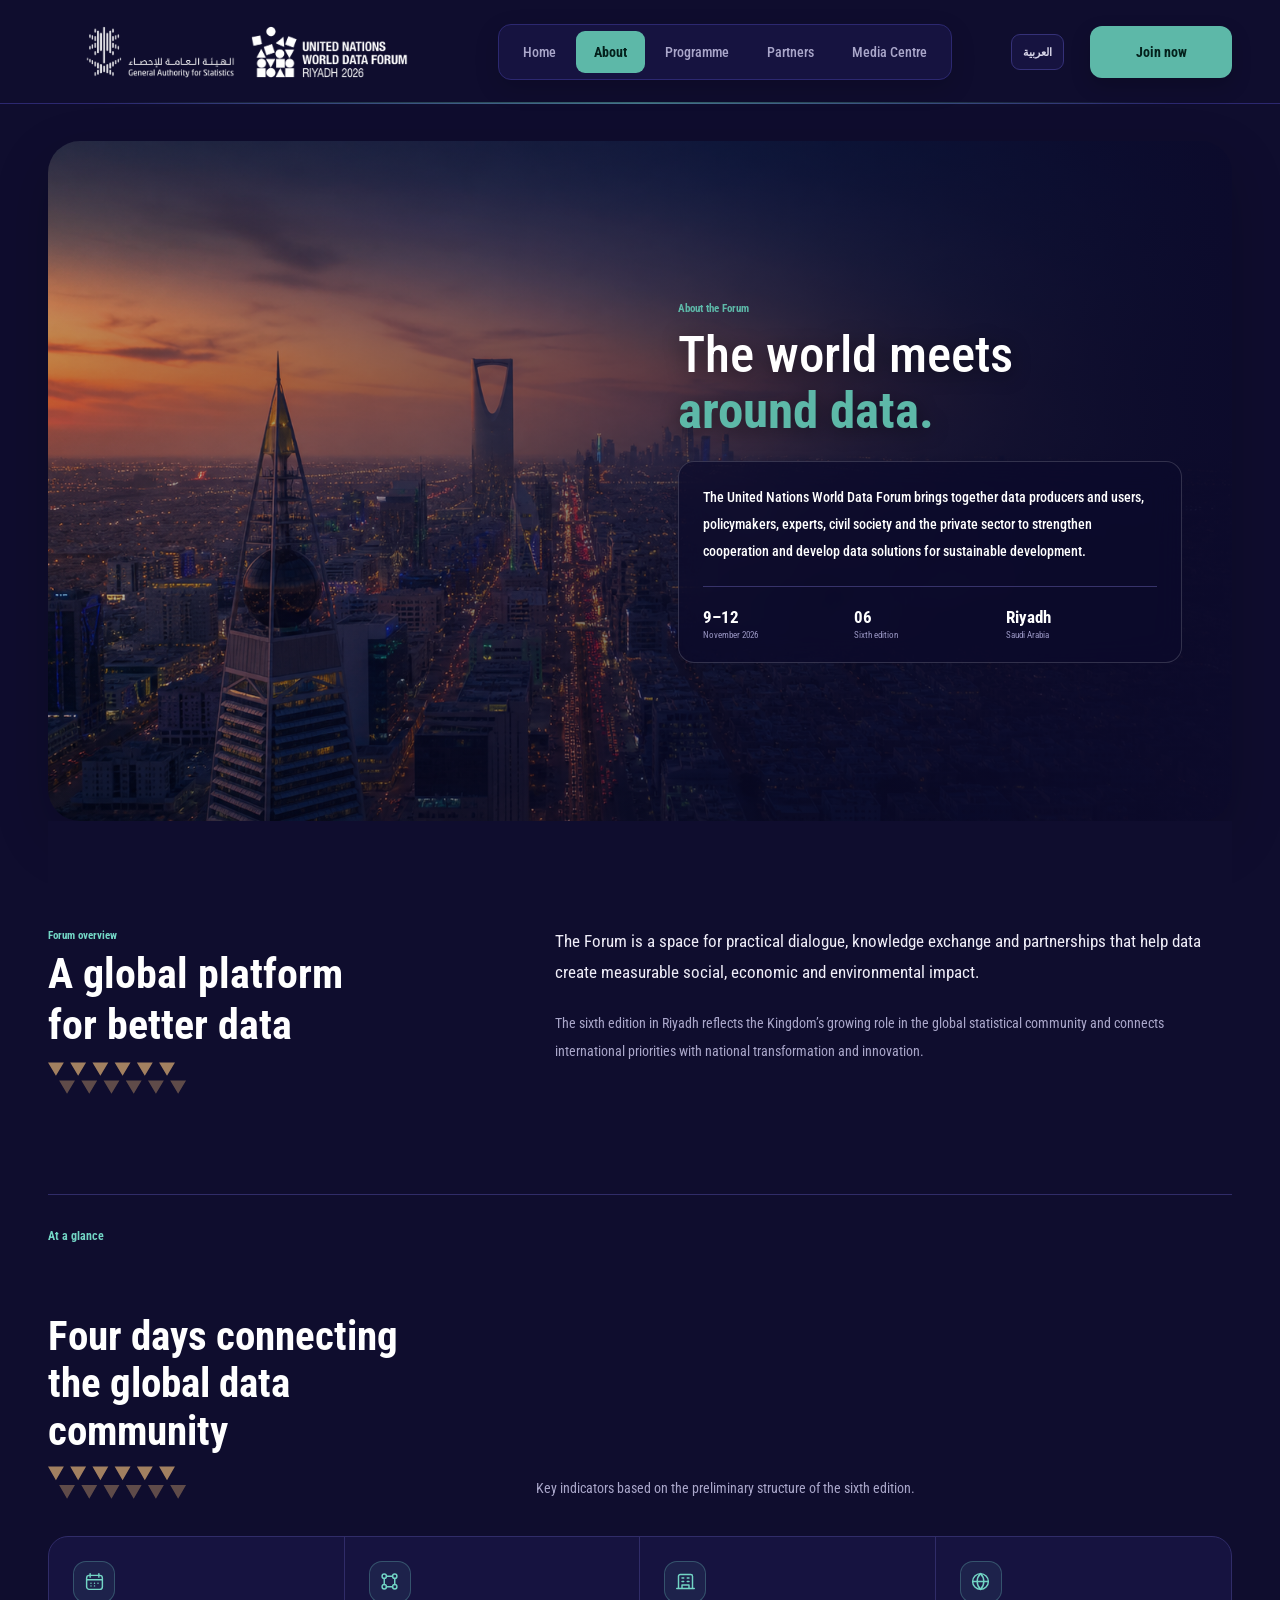
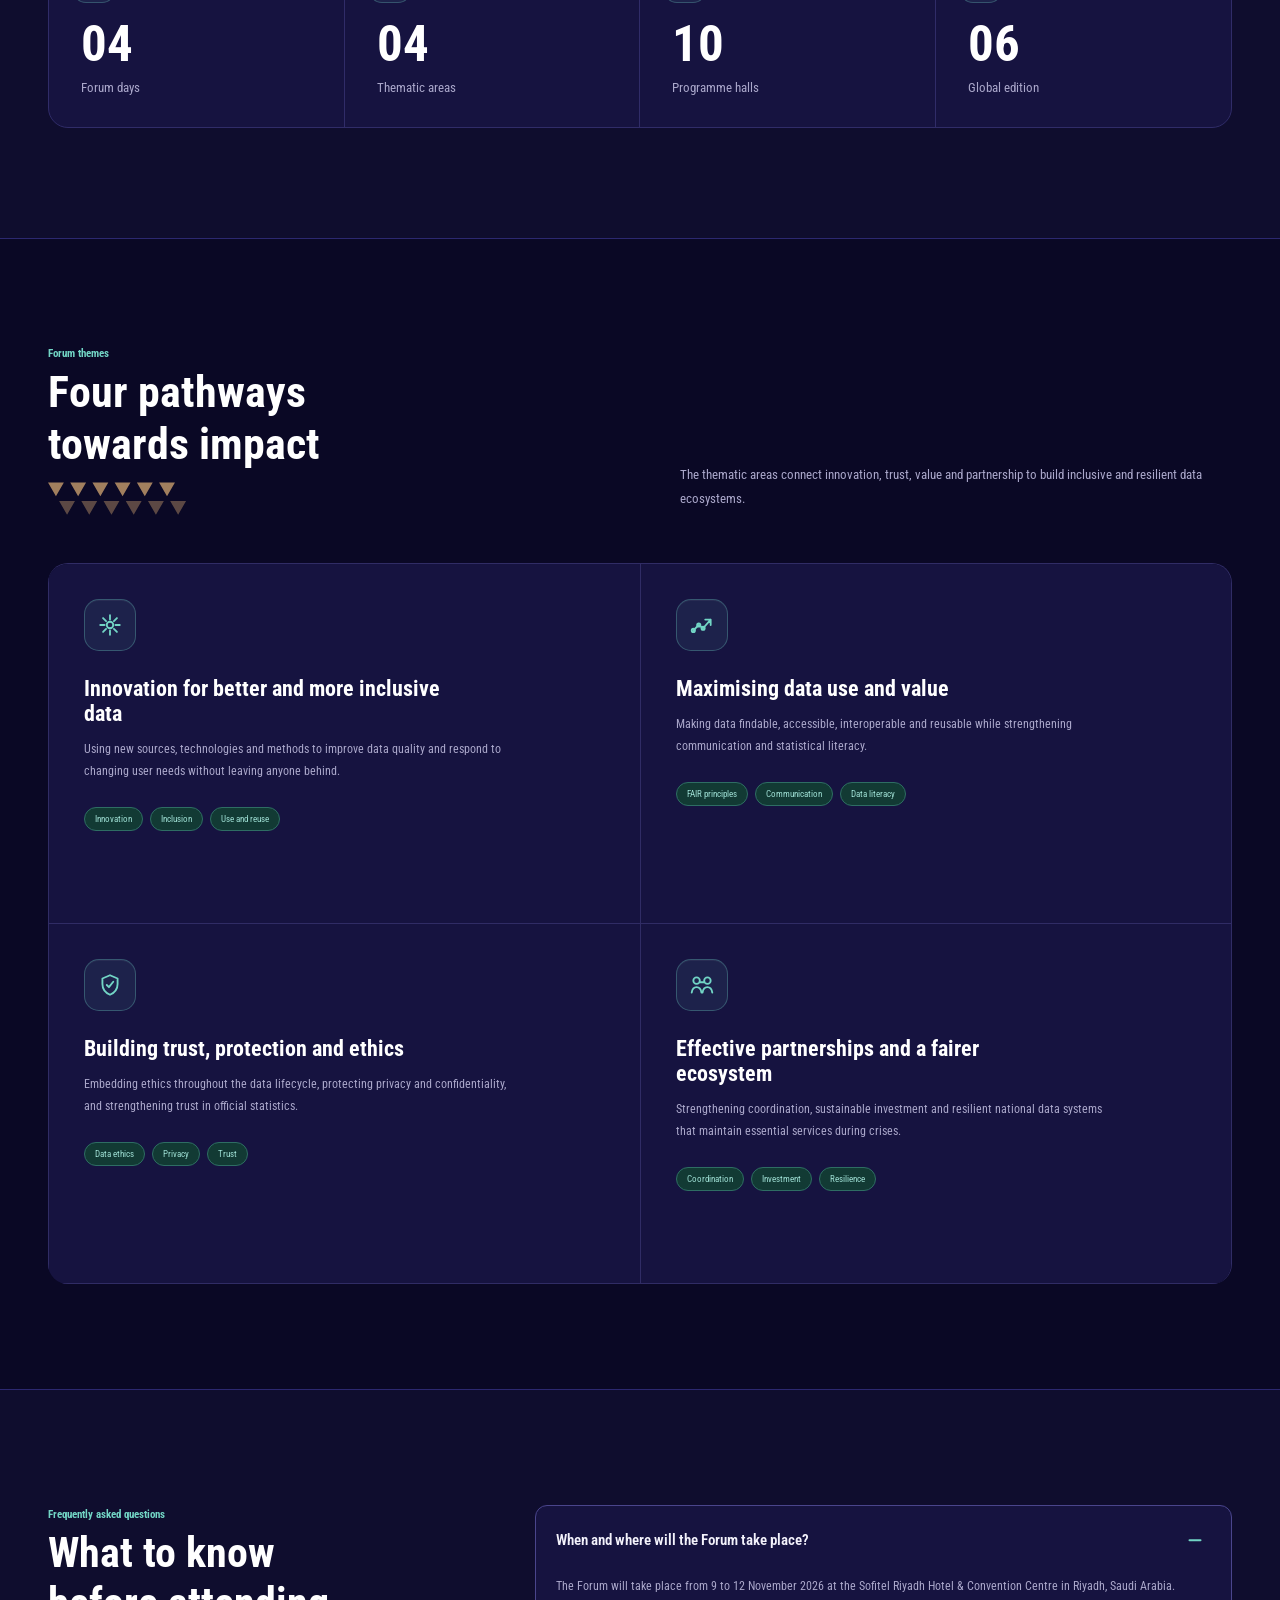
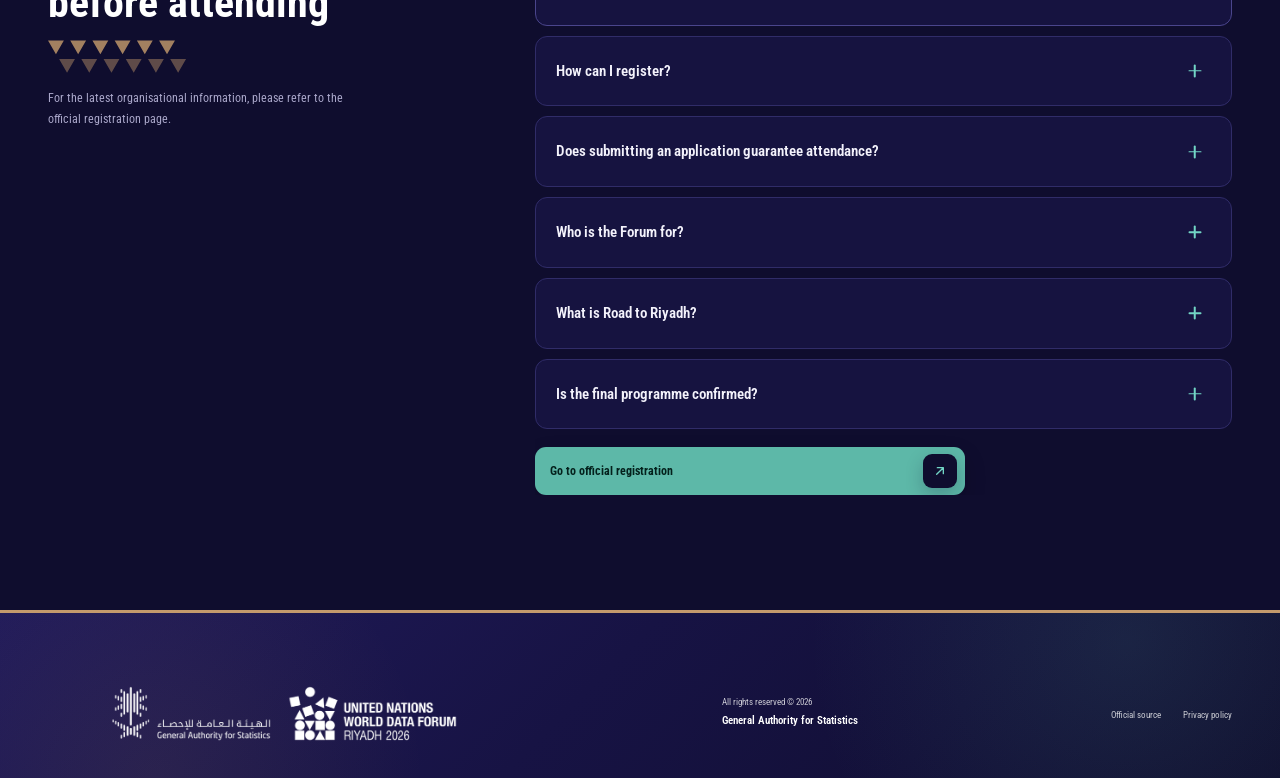
==== commit 5f0f1eed: "Add files via upload" ====
--- a/about-en.html
+++ b/about-en.html
@@ -8,7 +8,7 @@
   <link rel="stylesheet" href="styles.css?v=51"><link rel="stylesheet" href="about.css?v=51"><link rel="stylesheet" href="en.css">
 </head>
 <body class="about-page">
-<header><nav class="wrap"><a class="official-logos" href="index-en.html" aria-label="UN World Data Forum and General Authority for Statistics"><img src="assets/official-logos-en-unified-white.png?v=8" alt="UN World Data Forum and General Authority for Statistics logos"></a><div class="links"><a href="index-en.html">Home</a><a class="active" href="about-en.html">About</a><a href="index-en.html#agenda">Programme</a><a href="index-en.html#partners">Partners</a></div><a class="lang-switch" href="about.html" lang="ar" hreflang="ar">العربية</a><a class="join" href="https://indico.un.org/event/1021645/registrations/24259/" target="_blank" rel="noopener">Join now</a><button class="menu" type="button" aria-label="Open menu" aria-expanded="false"><span></span><span></span><span></span></button></nav></header>
+<header><nav class="wrap"><a class="official-logos" href="index-en.html" aria-label="UN World Data Forum and General Authority for Statistics"><img src="assets/official-logos-en-unified-white.png?v=8" alt="UN World Data Forum and General Authority for Statistics logos"></a><div class="links"><a href="index-en.html">Home</a><a class="active" href="about-en.html">About</a><a href="index-en.html#agenda">Programme</a><a href="index-en.html#partners">Partners</a><a href="media-en.html">Media Centre</a></div><a class="lang-switch" href="about.html" lang="ar" hreflang="ar">العربية</a><a class="join" href="https://indico.un.org/event/1021645/registrations/24259/" target="_blank" rel="noopener">Join now</a><button class="menu" type="button" aria-label="Open menu" aria-expanded="false"><span></span><span></span><span></span></button></nav></header>
 <main>
   <section class="about-hero"><div class="about-pattern"></div><div class="about-hero-inner wrap"><div><span class="page-kicker">About the Forum</span><h1>The world meets<br><strong>around data.</strong></h1></div><div class="intro"><p>The United Nations World Data Forum brings together data producers and users, policymakers, experts, civil society and the private sector to strengthen cooperation and develop data solutions for sustainable development.</p><div class="fact-row"><span><b>9–12</b> November 2026</span><span><b>06</b> Sixth edition</span><span><b>Riyadh</b> Saudi Arabia</span></div></div></div></section>
 
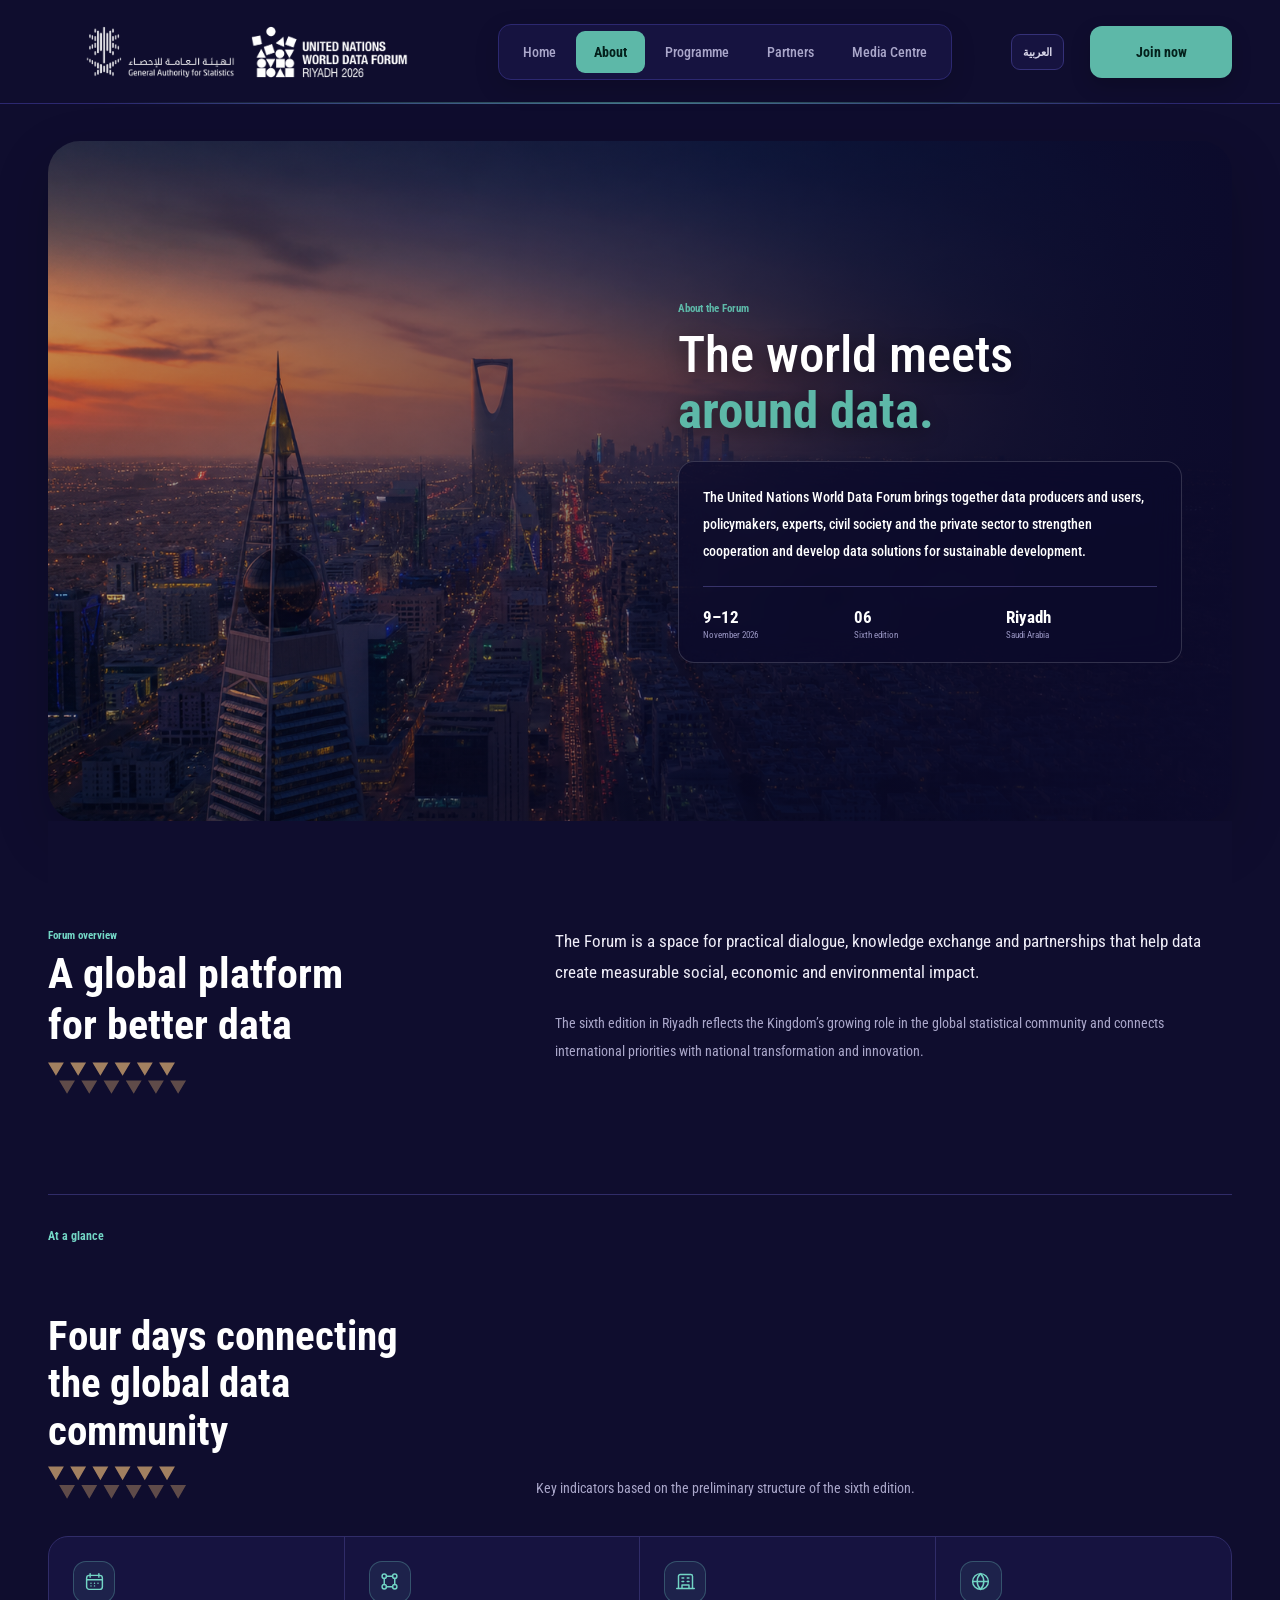
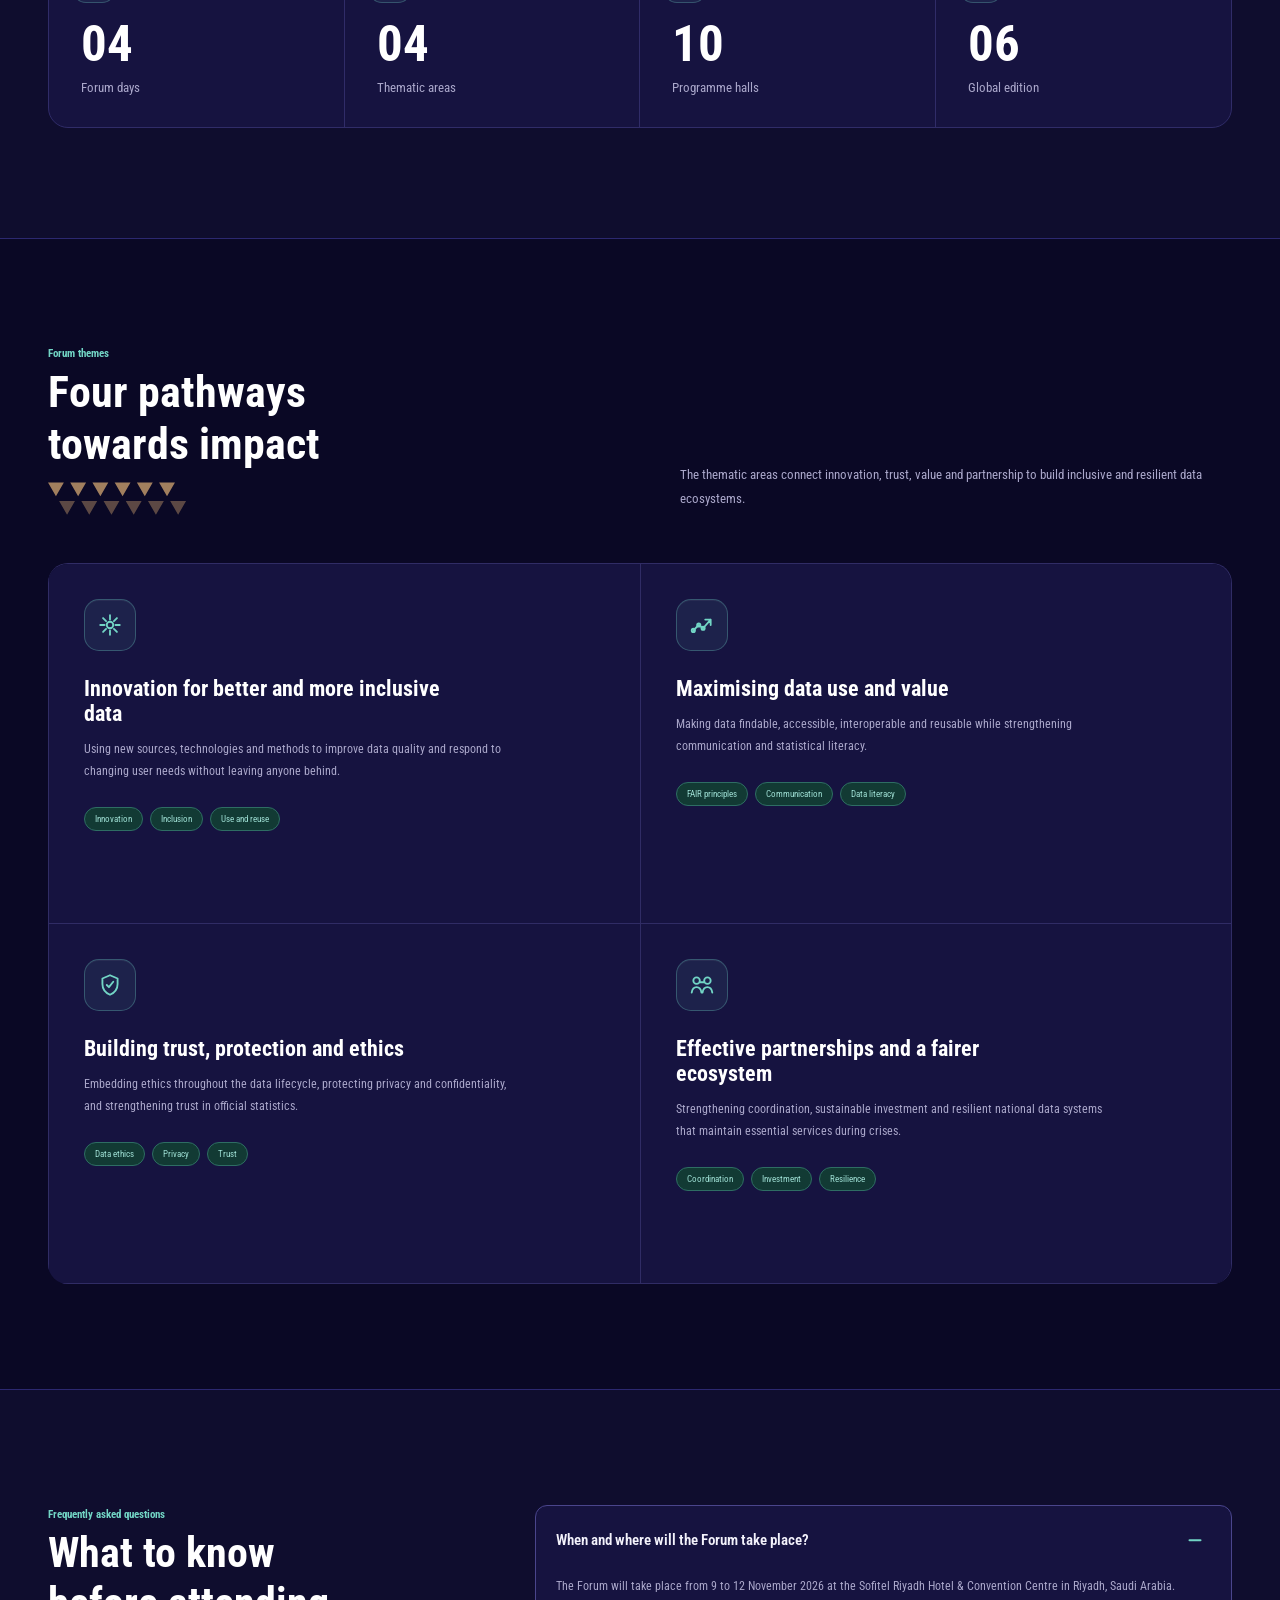
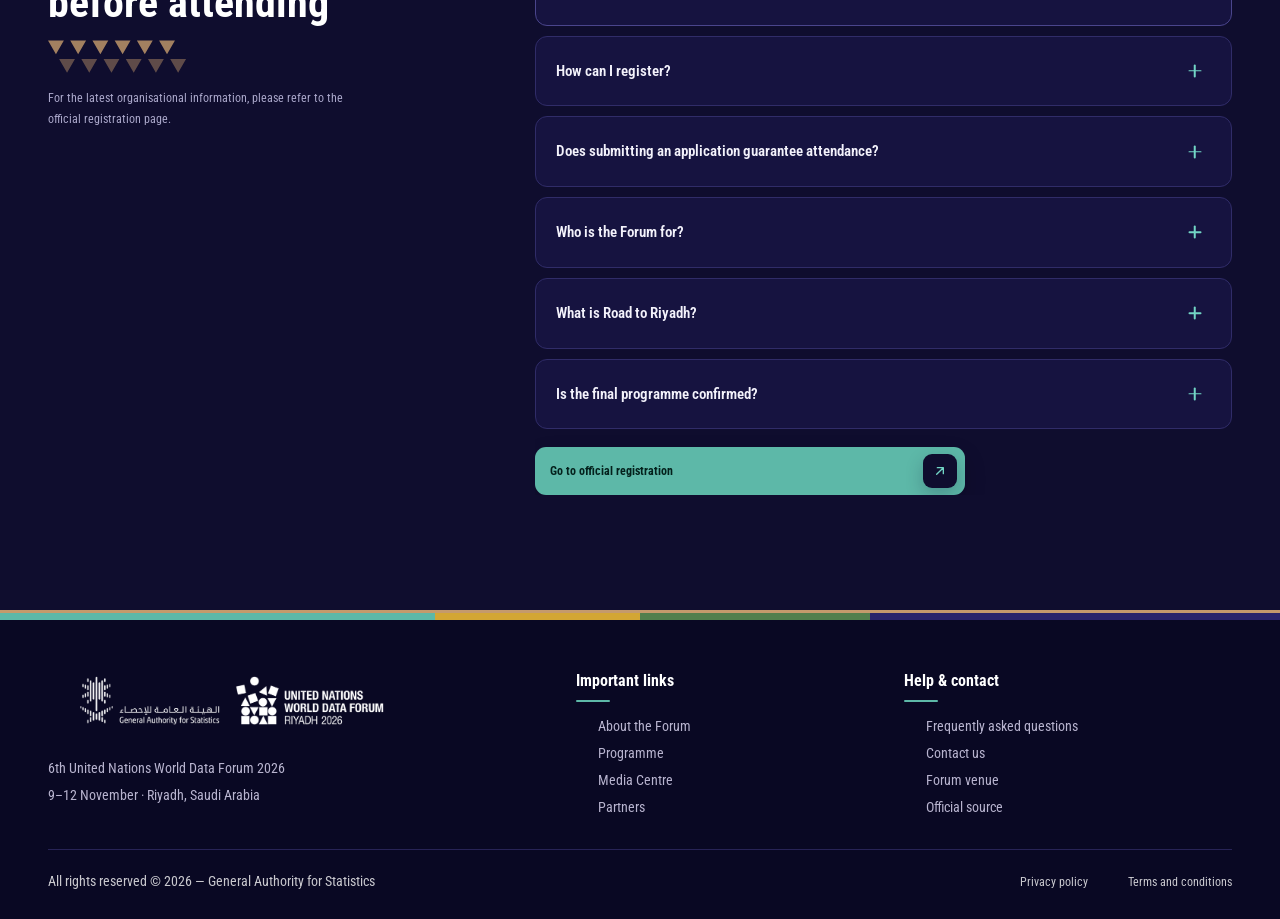
==== commit 2d1ecfb4: "Add files via upload" ====
--- a/about-en.html
+++ b/about-en.html
@@ -40,6 +40,6 @@
 
   
 </main>
-<footer><div class="wrap"><a class="footer-logos" href="index-en.html" aria-label="UN World Data Forum and General Authority for Statistics"><img src="assets/official-logos-en-unified-white.png?v=8" alt="UN World Data Forum and General Authority for Statistics logos"></a><p>All rights reserved © 2026<br><b>General Authority for Statistics</b></p><div><a href="https://www.stats.gov.sa/en/united-nations-world-data-forum" target="_blank" rel="noopener">Official source</a><a href="#">Privacy policy</a></div></div></footer>
+<footer class="site-footer"><div class="wrap"><div class="footer-main"><div class="footer-brand"><a class="footer-logos" href="index-en.html" aria-label="UN World Data Forum and General Authority for Statistics"><img src="assets/official-logos-en-unified-white.png?v=8" alt="UNWDF and GASTAT logos"></a><p>6th United Nations World Data Forum 2026<br>9–12 November · Riyadh, Saudi Arabia</p></div><div class="footer-column"><h3>Important links</h3><nav><a href="about-en.html">About the Forum</a><a href="index-en.html#agenda">Programme</a><a href="media-en.html">Media Centre</a><a href="index-en.html#partners">Partners</a></nav></div><div class="footer-column"><h3>Help & contact</h3><nav><a href="about-en.html#faq">Frequently asked questions</a><a href="#">Contact us</a><a href="#">Forum venue</a><a href="https://www.stats.gov.sa/en/united-nations-world-data-forum" target="_blank" rel="noopener">Official source</a></nav></div></div><div class="footer-bottom"><p>All rights reserved © 2026 — General Authority for Statistics</p><div class="footer-bottom-links"><a href="#">Privacy policy</a><a href="#">Terms and conditions</a></div></div></div></footer>
 <script src="about.js?v=50"></script>
 </body></html>
--- a/styles.css
+++ b/styles.css
@@ -95,6 +95,18 @@
   .footer-logos{width:250px;height:56px;flex-basis:250px}
 }
 
+/* Institutional footer */
+.site-footer{position:relative;background:#090823;border-top:1px solid #302b66;color:#fff;padding:70px 0 24px;overflow:hidden}
+.site-footer:before{content:"";position:absolute;inset:0 0 auto;height:7px;background:linear-gradient(90deg,#5db8a8 0 34%,#d3a634 34% 50%,#527f4d 50% 68%,#29256b 68%)}
+.footer-main{display:grid;grid-template-columns:1.35fr repeat(3,.72fr);gap:58px;padding-bottom:48px}
+.footer-brand .footer-logos{display:flex;margin-bottom:24px}.footer-brand p{max-width:390px;margin:0;color:#aaa7c7;line-height:1.9;font-size:14px}.footer-brand .event-meta{display:flex;gap:10px;flex-wrap:wrap;margin-top:20px}.event-meta span{padding:8px 11px;border:1px solid #302b66;border-radius:999px;color:#ccc9df;font-size:12px;background:#131039}
+.footer-column h3{font-size:16px;margin:4px 0 20px;color:#fff}.footer-column nav{display:grid;gap:13px}.footer-column a{color:#aaa7c7;text-decoration:none;font-size:14px;transition:.2s}.footer-column a:hover{color:#68d5c6;transform:translateX(-3px)}
+.footer-contact{display:grid;gap:12px}.footer-contact a{display:flex;align-items:center;gap:10px}.footer-contact svg{width:18px;height:18px;fill:none;stroke:#68d5c6;stroke-width:1.8;flex:none}
+.footer-bottom{display:flex;align-items:center;justify-content:space-between;gap:25px;padding-top:22px;border-top:1px solid #272356;color:#8581aa;font-size:12px}.footer-bottom p{margin:0}.footer-bottom-links{display:flex;gap:18px;flex-wrap:wrap}.footer-bottom a{color:#8581aa;text-decoration:none}.footer-bottom a:hover{color:#68d5c6}
+html[dir="ltr"] .footer-column a:hover{transform:translateX(3px)}
+@media(max-width:1050px){.footer-main{grid-template-columns:1.2fr repeat(2,1fr)}.footer-column:last-child{grid-column:2/4}}
+@media(max-width:700px){.site-footer{padding:50px 20px 20px}.footer-main{grid-template-columns:1fr;gap:34px;padding-bottom:34px}.footer-column:last-child{grid-column:auto}.footer-brand p{font-size:12px}.footer-column h3{margin-bottom:15px}.footer-bottom{display:block}.footer-bottom-links{margin-top:14px;gap:12px}.footer-brand .footer-logos{margin-bottom:18px}}
+
 /* Registration modes displayed directly beneath the hero introduction. */
 .hero-registration-modes{display:flex;gap:12px;margin-top:25px;max-width:570px}
 .registration-mode{min-width:0;flex:1;display:flex;align-items:center;gap:12px;padding:11px 13px;border-radius:13px;border:1px solid transparent;text-align:start;cursor:pointer;font:inherit;transition:transform .2s,box-shadow .2s,border-color .2s}
@@ -723,3 +735,32 @@
 :where(a,button,select,input,summary,[role="button"]):focus-visible{outline:3px solid rgba(114,213,197,.9);outline-offset:3px}
 .event .card:focus-visible{border-color:#72d5c5;box-shadow:0 0 0 4px rgba(114,213,197,.14)}
 @media(max-width:750px){.filter button,.menu,.day-select-button,.registration-mode{min-height:44px}.day-option{min-height:48px}.event .card{scroll-margin-top:110px}}
+
+/* Final institutional footer lock */
+.site-footer{padding:70px 0 24px!important;background:#090823!important;border-top:1px solid #302b66!important;overflow:hidden!important}
+.site-footer:before{display:block!important;z-index:0!important;inset:0 0 auto!important;height:7px!important;background:linear-gradient(90deg,#5db8a8 0 34%,#d3a634 34% 50%,#527f4d 50% 68%,#29256b 68%)!important;opacity:1!important}
+.site-footer>.wrap{display:block!important;position:relative;z-index:1;width:calc(100% - 96px)!important;max-width:1720px!important;margin:0 auto!important;text-align:inherit!important}
+.site-footer .footer-main{display:grid!important;grid-template-columns:1.35fr repeat(3,.72fr)!important;gap:58px!important;justify-items:stretch!important;text-align:inherit!important}
+.site-footer .footer-logos{display:flex!important;width:auto!important;max-width:420px!important;height:auto!important;min-height:0!important;flex:none!important;padding:0!important;overflow:visible!important}
+.site-footer .footer-logos img{display:block;max-width:100%;max-height:64px;object-fit:contain}
+.site-footer p,.site-footer a{font-size:14px!important}.site-footer .footer-bottom,.site-footer .footer-bottom a{font-size:12px!important}
+@media(max-width:1050px){.site-footer .footer-main{grid-template-columns:1.2fr repeat(2,1fr)!important}.site-footer .footer-column:last-child{grid-column:2/4}}
+@media(max-width:700px){.site-footer{padding:50px 0 20px!important}.site-footer>.wrap{width:calc(100% - 40px)!important}.site-footer .footer-main{grid-template-columns:1fr!important;gap:34px!important}.site-footer .footer-column:last-child{grid-column:auto}.site-footer .footer-logos{max-width:290px!important;margin-inline:auto!important}.site-footer .footer-brand{text-align:center}.site-footer .footer-brand p{font-size:12px!important;margin-inline:auto}.site-footer .event-meta{justify-content:center}.site-footer .footer-column{text-align:start}.site-footer .footer-bottom{text-align:center}.site-footer .footer-bottom-links{justify-content:center}.site-footer .footer-bottom,.site-footer .footer-bottom a{font-size:11px!important}}
+
+/* Calm three-column footer */
+.site-footer{padding-top:54px!important}
+.site-footer .footer-main{grid-template-columns:1.45fr .72fr .82fr!important;gap:70px!important;padding-bottom:34px}
+.site-footer .footer-brand p{max-width:430px!important}.site-footer .footer-column nav{gap:11px}.site-footer .footer-column h3{margin-bottom:16px}.site-footer .footer-bottom{padding-top:18px}
+@media(max-width:900px){.site-footer .footer-main{grid-template-columns:1.2fr 1fr!important;gap:38px!important}.site-footer .footer-brand{grid-column:1/-1}.site-footer .footer-column:last-child{grid-column:auto}}
+@media(max-width:700px){.site-footer{padding-top:44px!important}.site-footer .footer-main{grid-template-columns:1fr!important;gap:28px!important;padding-bottom:28px}.site-footer .footer-brand{grid-column:auto}.site-footer .footer-column nav{gap:10px}.site-footer .footer-bottom{padding-top:16px}}
+
+/* Refined footer alignment and visible official lockup */
+.site-footer>.wrap{max-width:1400px!important}
+.site-footer .footer-main{grid-template-columns:1.2fr .7fr .82fr!important;gap:48px!important;align-items:start}
+.site-footer .footer-logos.split-lockup{display:block!important;width:360px!important;max-width:100%!important;height:66px!important;min-height:66px!important;background-image:url("assets/official-logos-ar-safe-white.png?v=11")!important;background-repeat:no-repeat!important;background-position:right center!important;background-size:contain!important;margin:0 0 22px!important}
+.site-footer .footer-logos:not(.split-lockup){display:block!important;width:360px!important;max-width:100%!important;height:66px!important;margin:0 0 22px!important}
+.site-footer .footer-logos:not(.split-lockup) img{width:100%!important;height:100%!important;object-fit:contain!important;object-position:left center!important}
+.site-footer .footer-column h3{position:relative;padding-bottom:12px}.site-footer .footer-column h3:after{content:"";position:absolute;bottom:0;right:0;width:34px;height:2px;background:#5db8a8;border-radius:2px}html[dir="ltr"] .site-footer .footer-column h3:after{right:auto;left:0}
+.site-footer .footer-brand p{color:#b8b4cf!important}.site-footer .footer-column a{color:#b8b4cf!important}
+@media(max-width:900px){.site-footer .footer-main{grid-template-columns:1fr 1fr!important;gap:36px!important}.site-footer .footer-brand{grid-column:1/-1}}
+@media(max-width:700px){.site-footer .footer-main{grid-template-columns:1fr!important}.site-footer .footer-brand{grid-column:auto}.site-footer .footer-logos.split-lockup,.site-footer .footer-logos:not(.split-lockup){width:280px!important;height:56px!important;min-height:56px!important;margin:0 auto 18px!important;background-position:center!important}.site-footer .footer-column h3:after{right:0}html[dir="ltr"] .site-footer .footer-column h3:after{right:auto;left:0}}
--- a/about.css
+++ b/about.css
@@ -20,6 +20,10 @@
   .about-page .faq-list summary i{flex:0 0 32px;display:grid;place-items:center;width:32px;height:32px;margin-top:1px;border:1px solid rgba(114,213,197,.28);border-radius:9px;background:rgba(114,213,197,.08)}
   .about-page .faq-list details p{margin:0 0 20px;padding:0 0 0 48px;font-size:13px;line-height:1.9}
 }
+
+/* Diriyah heritage edge shared with the Media Centre banner */
+.about-hero:after{content:"";position:absolute;z-index:4;inset:auto 0 0;height:22px;background:url("assets/diriyah-triangles.svg") center bottom/auto 22px repeat-x;opacity:.78;pointer-events:none}
+@media(max-width:700px){.about-hero:after{height:16px;background-size:auto 16px;opacity:.72}.about-hero-inner{padding-bottom:12px!important}}
 
 /* Polished registration CTA icon. */
 .about-page .faq-register{align-items:center;min-height:60px;padding:8px 9px 8px 20px;border-radius:14px;font-size:14px;transition:transform .2s ease,box-shadow .2s ease,background .2s ease}
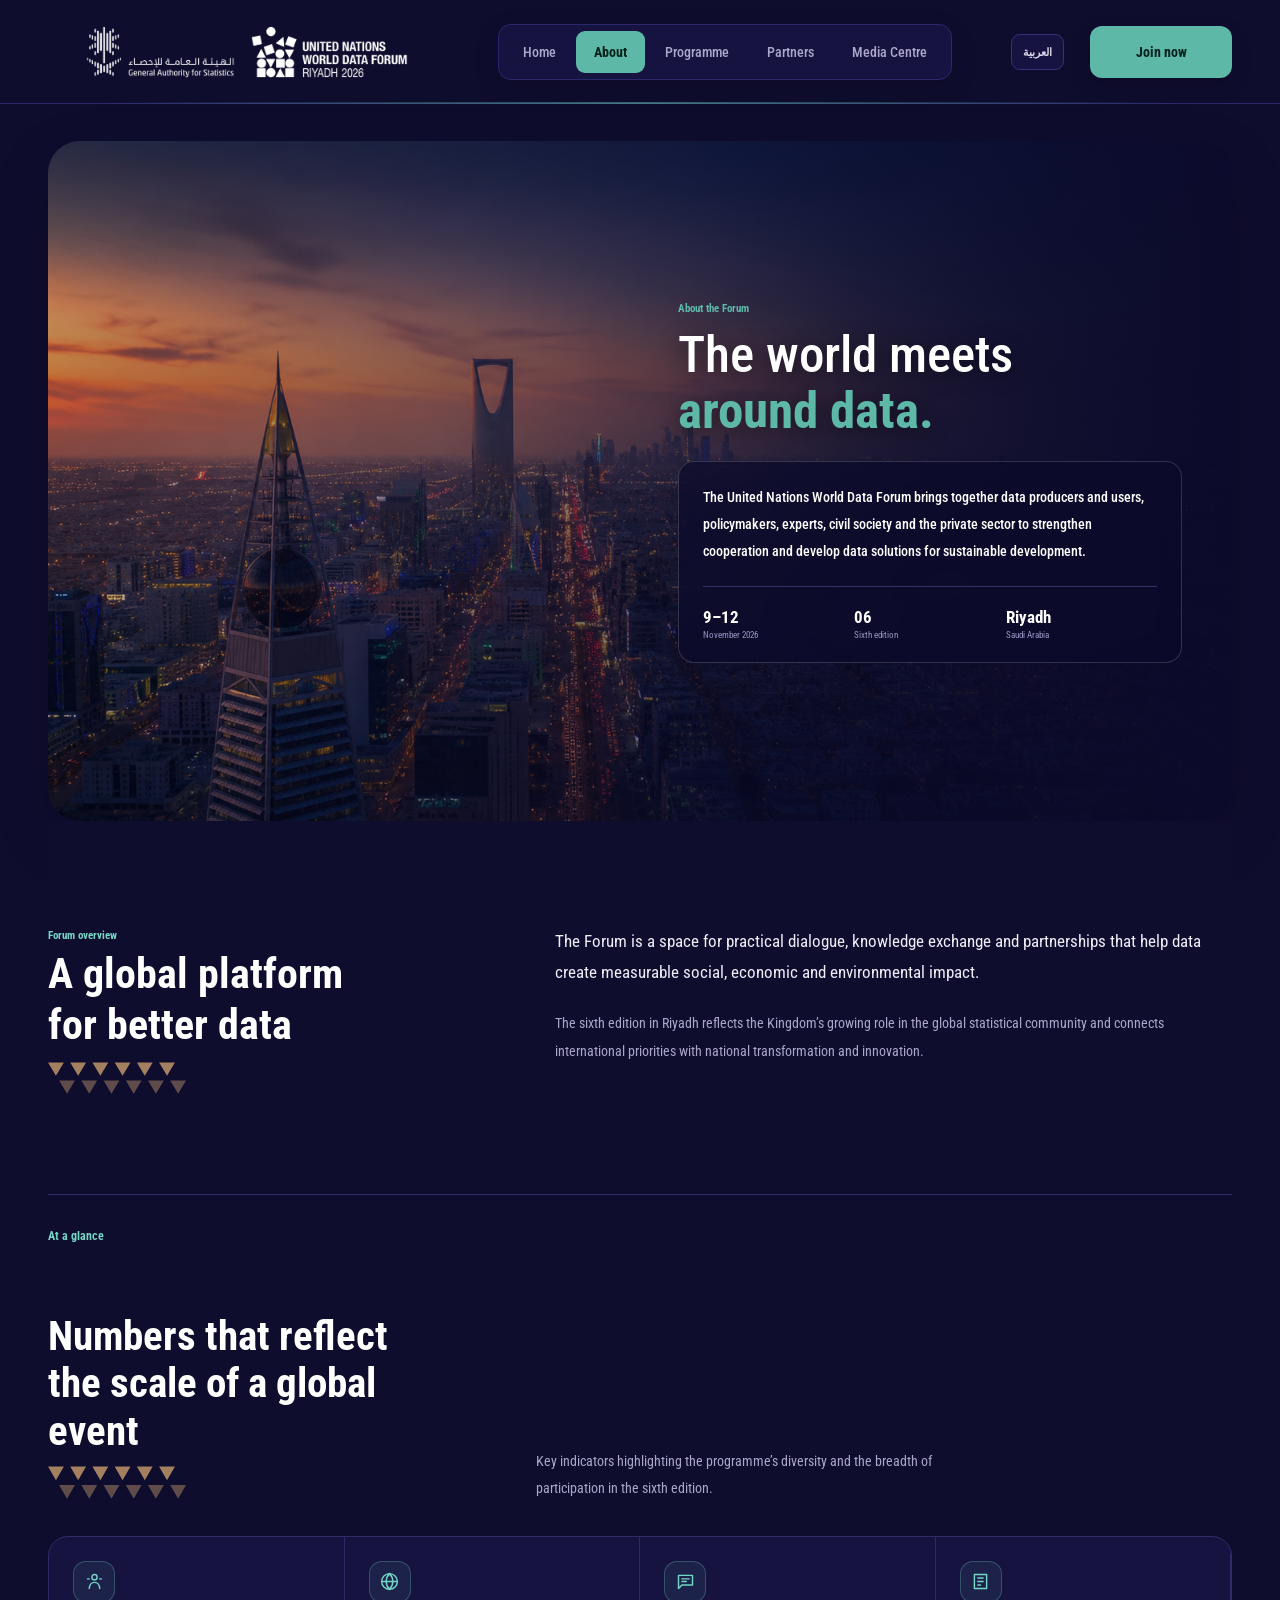
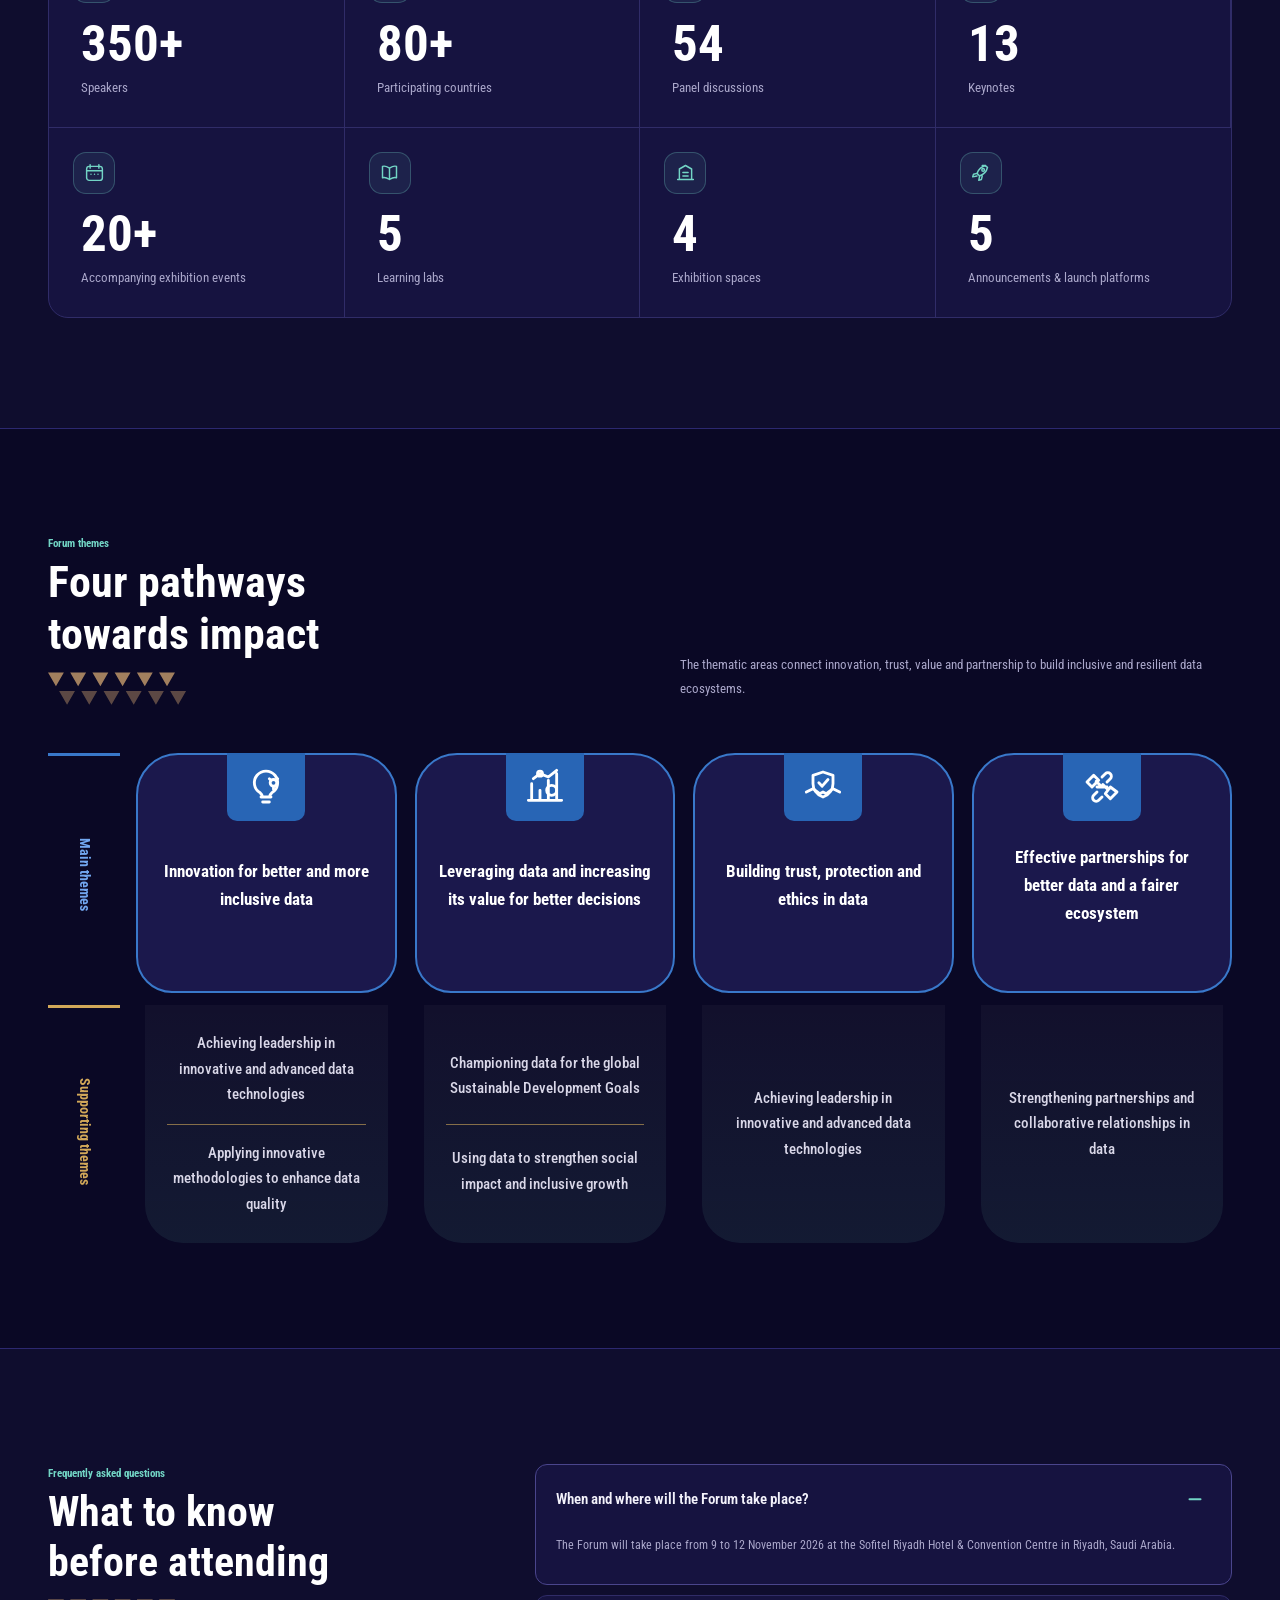
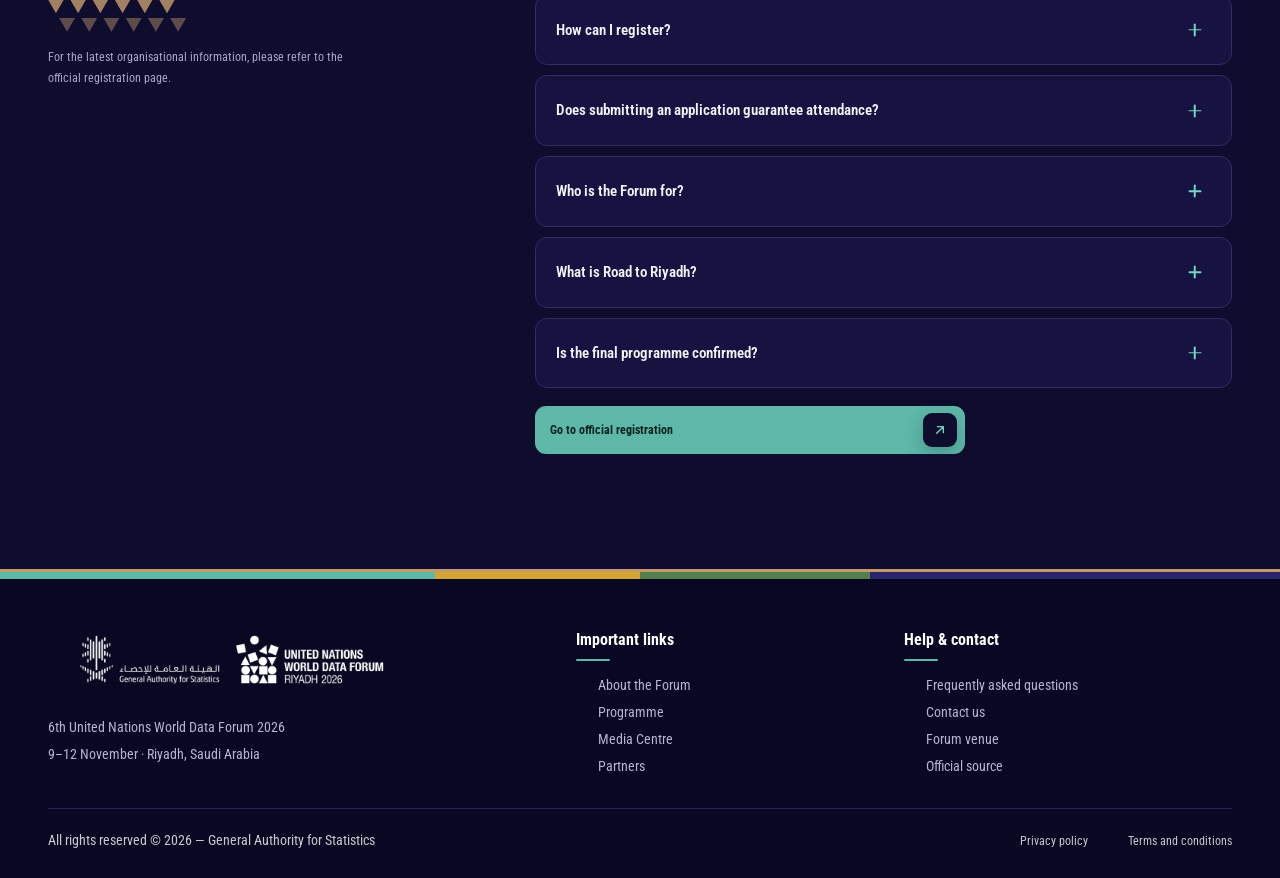
==== commit f133925d: "Add files via upload" ====
--- a/about-en.html
+++ b/about-en.html
@@ -5,7 +5,7 @@
   <title>6th United Nations World Data Forum 2026</title>
   <link rel="preconnect" href="https://fonts.googleapis.com"><link rel="preconnect" href="https://fonts.gstatic.com" crossorigin>
   <link href="https://fonts.googleapis.com/css2?family=Roboto+Condensed:wght@200;300;400;500;600;700;800&display=swap" rel="stylesheet">
-  <link rel="stylesheet" href="styles.css?v=51"><link rel="stylesheet" href="about.css?v=51"><link rel="stylesheet" href="en.css">
+  <link rel="stylesheet" href="styles.css?v=51"><link rel="stylesheet" href="about.css?v=51"><link rel="stylesheet" href="themes-v2.css?v=1"><link rel="stylesheet" href="en.css">
 </head>
 <body class="about-page">
 <header><nav class="wrap"><a class="official-logos" href="index-en.html" aria-label="UN World Data Forum and General Authority for Statistics"><img src="assets/official-logos-en-unified-white.png?v=8" alt="UN World Data Forum and General Authority for Statistics logos"></a><div class="links"><a href="index-en.html">Home</a><a class="active" href="about-en.html">About</a><a href="index-en.html#agenda">Programme</a><a href="index-en.html#partners">Partners</a><a href="media-en.html">Media Centre</a></div><a class="lang-switch" href="about.html" lang="ar" hreflang="ar">العربية</a><a class="join" href="https://indico.un.org/event/1021645/registrations/24259/" target="_blank" rel="noopener">Join now</a><button class="menu" type="button" aria-label="Open menu" aria-expanded="false"><span></span><span></span><span></span></button></nav></header>
@@ -14,19 +14,23 @@
 
   <section class="overview wrap"><div class="overview-title"><small>Forum overview</small><h2>A global platform<br>for better data</h2></div><div class="overview-copy"><p>The Forum is a space for practical dialogue, knowledge exchange and partnerships that help data create measurable social, economic and environmental impact.</p><p>The sixth edition in Riyadh reflects the Kingdom’s growing role in the global statistical community and connects international priorities with national transformation and innovation.</p></div></section>
 
-  <section class="about-stats wrap"><div class="stats-heading"><small>At a glance</small><h2>Four days connecting<br>the global data community</h2><p>Key indicators based on the preliminary structure of the sixth edition.</p></div><div class="stats-board">
-    <article><i aria-hidden="true"><svg viewBox="0 0 24 24"><rect x="3" y="5" width="18" height="16" rx="3"/><path d="M7 3v4M17 3v4M3 10h18M8 14h.01M12 14h.01M16 14h.01M8 17h.01M12 17h.01"/></svg></i><strong>04</strong><span>Forum days</span></article>
-    <article><i aria-hidden="true"><svg viewBox="0 0 24 24"><circle cx="6" cy="6" r="2.5"/><circle cx="18" cy="6" r="2.5"/><circle cx="6" cy="18" r="2.5"/><circle cx="18" cy="18" r="2.5"/><path d="M8.5 6h7M6 8.5v7M18 8.5v7M8.5 18h7"/></svg></i><strong>04</strong><span>Thematic areas</span></article>
-    <article><i aria-hidden="true"><svg viewBox="0 0 24 24"><path d="M4 20V6a2 2 0 0 1 2-2h12a2 2 0 0 1 2 2v14M8 20v-4h8v4M8 8h2M14 8h2M8 12h2M14 12h2M2 20h20"/></svg></i><strong>10</strong><span>Programme halls</span></article>
-    <article><i aria-hidden="true"><svg viewBox="0 0 24 24"><circle cx="12" cy="12" r="9"/><path d="M3 12h18M12 3c2.5 2.5 3.8 5.5 3.8 9S14.5 18.5 12 21M12 3C9.5 5.5 8.2 8.5 8.2 12S9.5 18.5 12 21"/></svg></i><strong>06</strong><span>Global edition</span></article>
+  <section class="about-stats wrap"><div class="stats-heading"><small>At a glance</small><h2>Numbers that reflect<br>the scale of a global event</h2><p>Key indicators highlighting the programme’s diversity and the breadth of participation in the sixth edition.</p></div><div class="stats-board">
+    <article><i aria-hidden="true"><svg viewBox="0 0 24 24"><circle cx="12" cy="7" r="3"/><path d="M6 20c.5-5 2.5-7 6-7s5.5 2 6 7M4 9h2M18 9h2"/></svg></i><strong>350+</strong><span>Speakers</span></article>
+    <article><i aria-hidden="true"><svg viewBox="0 0 24 24"><circle cx="12" cy="12" r="9"/><path d="M3 12h18M12 3c2.5 2.5 3.8 5.5 3.8 9S14.5 18.5 12 21M12 3C9.5 5.5 8.2 8.5 8.2 12S9.5 18.5 12 21"/></svg></i><strong>80+</strong><span>Participating countries</span></article>
+    <article><i aria-hidden="true"><svg viewBox="0 0 24 24"><path d="M4 5h16v11H8l-4 4zM8 9h8M8 12h5"/></svg></i><strong>54</strong><span>Panel discussions</span></article>
+    <article><i aria-hidden="true"><svg viewBox="0 0 24 24"><path d="M5 4h14v16H5zM9 8h6M9 12h6M9 16h3"/></svg></i><strong>13</strong><span>Keynotes</span></article>
+    <article><i aria-hidden="true"><svg viewBox="0 0 24 24"><rect x="3" y="5" width="18" height="16" rx="3"/><path d="M7 3v4M17 3v4M3 10h18M8 14h.01M12 14h.01M16 14h.01"/></svg></i><strong>20+</strong><span>Accompanying exhibition events</span></article>
+    <article><i aria-hidden="true"><svg viewBox="0 0 24 24"><path d="M4 5c3-1 5 0 8 2v13c-3-2-5-3-8-2zM20 5c-3-1-5 0-8 2v13c3-2 5-3 8-2z"/></svg></i><strong>5</strong><span>Learning labs</span></article>
+    <article><i aria-hidden="true"><svg viewBox="0 0 24 24"><path d="M3 20h18M5 20V8l7-4 7 4v12M9 12h6M9 16h6"/></svg></i><strong>4</strong><span>Exhibition spaces</span></article>
+    <article><i aria-hidden="true"><svg viewBox="0 0 24 24"><path d="M14 4c3 0 5 1 6 2-1 5-4 8-9 10l-3-3c2-5 5-8 10-9zM8 13l-4 1-1 3 5-1M11 16l-1 5 3-1 1-4"/><circle cx="15" cy="9" r="1.5"/></svg></i><strong>5</strong><span>Announcements &amp; launch platforms</span></article>
   </div></section>
 
-  <section class="themes"><div class="wrap"><div class="themes-head"><div><small>Forum themes</small><h2>Four pathways<br>towards impact</h2></div><p>The thematic areas connect innovation, trust, value and partnership to build inclusive and resilient data ecosystems.</p></div><div class="themes-grid">
-    <article><i aria-hidden="true"><svg viewBox="0 0 24 24"><path d="M12 3v4M12 17v4M3 12h4M17 12h4M5.6 5.6l2.8 2.8M15.6 15.6l2.8 2.8M18.4 5.6l-2.8 2.8M8.4 15.6l-2.8 2.8"/><circle cx="12" cy="12" r="3"/></svg></i><h3>Innovation for better and more inclusive data</h3><p>Using new sources, technologies and methods to improve data quality and respond to changing user needs without leaving anyone behind.</p><ul><li>Innovation</li><li>Inclusion</li><li>Use and reuse</li></ul></article>
-    <article><i aria-hidden="true"><svg viewBox="0 0 24 24"><path d="M4 17l5-5 4 3 7-8M15 7h5v5"/><circle cx="4" cy="17" r="1.5"/><circle cx="9" cy="12" r="1.5"/><circle cx="13" cy="15" r="1.5"/></svg></i><h3>Maximising data use and value</h3><p>Making data findable, accessible, interoperable and reusable while strengthening communication and statistical literacy.</p><ul><li>FAIR principles</li><li>Communication</li><li>Data literacy</li></ul></article>
-    <article><i aria-hidden="true"><svg viewBox="0 0 24 24"><path d="M12 3l7 3v5c0 4.6-2.8 8.1-7 10-4.2-1.9-7-5.4-7-10V6l7-3z"/><path d="M9 12l2 2 4-5"/></svg></i><h3>Building trust, protection and ethics</h3><p>Embedding ethics throughout the data lifecycle, protecting privacy and confidentiality, and strengthening trust in official statistics.</p><ul><li>Data ethics</li><li>Privacy</li><li>Trust</li></ul></article>
-    <article><i aria-hidden="true"><svg viewBox="0 0 24 24"><circle cx="7" cy="8" r="3"/><circle cx="17" cy="8" r="3"/><path d="M2.5 19c.5-3.3 2.1-5 4.5-5s4 1.7 4.5 5M12.5 19c.5-3.3 2.1-5 4.5-5s4 1.7 4.5 5M10 9.5h4"/></svg></i><h3>Effective partnerships and a fairer ecosystem</h3><p>Strengthening coordination, sustainable investment and resilient national data systems that maintain essential services during crises.</p><ul><li>Coordination</li><li>Investment</li><li>Resilience</li></ul></article>
-  </div></div></section>
+  <section class="themes"><div class="wrap"><div class="themes-head"><div><small>Forum themes</small><h2>Four pathways<br>towards impact</h2></div><p>The thematic areas connect innovation, trust, value and partnership to build inclusive and resilient data ecosystems.</p></div><div class="themes-map" aria-label="Main and supporting themes"><div class="themes-axis" aria-hidden="true"><span>Main themes</span><span>Supporting themes</span></div><div class="themes-columns">
+    <article class="theme-column"><div class="theme-primary"><i aria-hidden="true"><svg viewBox="0 0 24 24"><path d="M9 18h6M10 21h4M8.5 15.5A7 7 0 1 1 15.5 15.5C14.5 16.4 14 17 14 18h-4c0-1-.5-1.6-1.5-2.5z"/><circle cx="16.5" cy="9.5" r="2"/><path d="m15 8-1-1m4 1 1-1m-2.5 5v1.5"/></svg></i><h3>Innovation for better and more inclusive data</h3></div><div class="theme-secondary"><p>Achieving leadership in innovative and advanced data technologies</p><p>Applying innovative methodologies to enhance data quality</p></div></article>
+    <article class="theme-column"><div class="theme-primary"><i aria-hidden="true"><svg viewBox="0 0 24 24"><path d="M4 20V10M9 20v-6M14 20V8M19 20V4M2 20h20M5 7l4-3 5 2 5-4"/><circle cx="9" cy="4" r="1.5"/><path d="M16 11a3 3 0 1 0 0 6 3 3 0 0 0 0-6"/></svg></i><h3>Leveraging data and increasing its value for better decisions</h3></div><div class="theme-secondary"><p>Championing data for the global Sustainable Development Goals</p><p>Using data to strengthen social impact and inclusive growth</p></div></article>
+    <article class="theme-column"><div class="theme-primary"><i aria-hidden="true"><svg viewBox="0 0 24 24"><path d="M12 3l6 2v5c0 3.5-2.2 6.4-6 8-3.8-1.6-6-4.5-6-8V5l6-2zM9.5 9.5l2 2 3.5-4"/><path d="M2 15l4-2 4 3 2-1 2 1 4-3 4 2"/></svg></i><h3>Building trust, protection and ethics in data</h3></div><div class="theme-secondary"><p>Achieving leadership in innovative and advanced data technologies</p></div></article>
+    <article class="theme-column"><div class="theme-primary"><i aria-hidden="true"><svg viewBox="0 0 24 24"><path d="m8.5 8.5 3 3m1-1 3 3M7 5l3 3-4 4-3-3zM17 12l4 3-4 4-3-3zM9 15l-2 2a2 2 0 0 0 3 3l2-2M15 9l2-2a2 2 0 0 0-3-3l-2 2M9 12h6"/></svg></i><h3>Effective partnerships for better data and a fairer ecosystem</h3></div><div class="theme-secondary"><p>Strengthening partnerships and collaborative relationships in data</p></div></article>
+  </div></div></div></section>
 
   <section class="faq-section wrap" id="faq"><div class="faq-intro"><small>Frequently asked questions</small><h2>What to know<br>before attending</h2><p>For the latest organisational information, please refer to the official registration page.</p></div><div class="faq-list">
     <details open><summary>When and where will the Forum take place?<i>＋</i></summary><p>The Forum will take place from 9 to 12 November 2026 at the Sofitel Riyadh Hotel & Convention Centre in Riyadh, Saudi Arabia.</p></details>
--- a/about.css
+++ b/about.css
@@ -20,6 +20,22 @@
   .about-page .faq-list summary i{flex:0 0 32px;display:grid;place-items:center;width:32px;height:32px;margin-top:1px;border:1px solid rgba(114,213,197,.28);border-radius:9px;background:rgba(114,213,197,.08)}
   .about-page .faq-list details p{margin:0 0 20px;padding:0 0 0 48px;font-size:13px;line-height:1.9}
 }
+
+/* Theme cards — desktop and responsive hierarchy */
+.about-page .themes-grid{display:grid;grid-template-columns:repeat(4,1fr);gap:16px;background:transparent;border:0;overflow:visible}
+.about-page .themes-grid article{display:flex;flex-direction:column;min-height:430px;padding:28px 24px 24px;border:1px solid #37327a!important;border-radius:22px;background:linear-gradient(180deg,#211d5c 0 53%,#161340 53% 100%);overflow:hidden}
+.about-page .themes-grid article i{width:54px;height:54px;margin-bottom:22px;border-radius:15px;background:#2865b5;color:#fff;box-shadow:0 10px 24px rgba(0,0,0,.2)}
+.about-page .themes-grid article h3{font-size:21px;line-height:1.65;margin:0;color:#fff}
+.about-page .themes-grid article h3::before{content:none;display:none}
+.about-page .themes-grid article p{margin:24px 0 0;padding-top:0;border-top:0;color:#d7d5ea;font-size:14px;font-weight:500;line-height:1.8}
+.about-page .themes-grid article p::before{content:none;display:none}
+.about-page .themes-grid article ul{margin:14px 0 0;padding:0;list-style:none;color:#d7d5ea;font-size:14px;line-height:1.75}
+.about-page .themes-grid article li{position:relative;padding-inline-start:17px}
+.about-page .themes-grid article li::before{content:"";position:absolute;inset-inline-start:0;top:.78em;width:7px;height:7px;border-radius:50%;background:#72d5c5}
+html[lang="en"] .about-page .themes-grid article h3::before{content:none;display:none}
+html[lang="en"] .about-page .themes-grid article p::before{content:none;display:none}
+@media(max-width:1100px){.about-page .themes-grid{grid-template-columns:repeat(2,1fr)}.about-page .themes-grid article{min-height:390px}}
+@media(max-width:600px){.about-page .themes-grid{grid-template-columns:1fr;gap:14px}.about-page .themes-grid article{min-height:auto!important;padding:24px 20px!important;background:linear-gradient(180deg,#211d5c 0 55%,#161340 55% 100%)}.about-page .themes-grid article h3{font-size:20px}.about-page .themes-grid article p{margin-top:25px}}
 
 /* Diriyah heritage edge shared with the Media Centre banner */
 .about-hero:after{content:"";position:absolute;z-index:4;inset:auto 0 0;height:22px;background:url("assets/diriyah-triangles.svg") center bottom/auto 22px repeat-x;opacity:.78;pointer-events:none}
@@ -62,6 +78,8 @@
 .about-page .stats-board article i{position:absolute;top:24px;right:24px;display:grid;place-items:center;width:42px;height:42px;border:1px solid rgba(114,213,197,.28);border-radius:13px;background:rgba(114,213,197,.08);color:#72d5c5}
 .about-page .stats-board article i svg{width:21px;height:21px;fill:none;stroke:currentColor;stroke-width:1.65;stroke-linecap:round;stroke-linejoin:round}
 .about-page .stats-board article strong{padding-top:42px}
+.about-page .stats-board article:nth-child(n+5){border-top:1px solid #302c68}
+.about-page .stats-board article:nth-child(4n){border-left:0}
 @media(max-width:750px){
   .about-page .stats-board article i{top:16px;right:16px;width:36px;height:36px;border-radius:11px}
   .about-page .stats-board article i svg{width:18px;height:18px}
@@ -118,6 +136,22 @@
   .about-page .about-stats{padding-top:42px!important;padding-bottom:42px!important}
   .about-page .stats-board{grid-template-columns:repeat(2,1fr)!important;border-radius:16px!important;overflow:hidden}
   .about-page .stats-board article{min-height:150px!important;padding:16px!important}.about-page .stats-board article strong{font-size:30px!important}
+
+/* Clear strategic and supporting theme hierarchy */
+.about-page .themes-grid{display:grid;grid-template-columns:repeat(4,1fr);gap:16px;background:transparent;border:0;overflow:visible}
+.about-page .themes-grid article{display:flex;flex-direction:column;min-height:430px;padding:28px 24px 24px;border:1px solid #37327a!important;border-radius:22px;background:linear-gradient(180deg,#211d5c 0 53%,#161340 53% 100%);overflow:hidden}
+.about-page .themes-grid article i{width:54px;height:54px;margin-bottom:22px;border-radius:15px;background:#2865b5;color:#fff;box-shadow:0 10px 24px rgba(0,0,0,.2)}
+.about-page .themes-grid article h3{font-size:21px;line-height:1.65;margin:0;color:#fff}
+.about-page .themes-grid article h3::before{content:none;display:none}
+.about-page .themes-grid article p{margin:24px 0 0;padding-top:0;border-top:0;color:#d7d5ea;font-size:14px;font-weight:500;line-height:1.8}
+.about-page .themes-grid article p::before{content:none;display:none}
+.about-page .themes-grid article ul{margin:14px 0 0;padding:0;list-style:none;color:#d7d5ea;font-size:14px;line-height:1.75}
+.about-page .themes-grid article li{position:relative;padding-inline-start:17px}
+.about-page .themes-grid article li::before{content:"";position:absolute;inset-inline-start:0;top:.78em;width:7px;height:7px;border-radius:50%;background:#72d5c5}
+html[lang="en"] .about-page .themes-grid article h3::before{content:none;display:none}
+html[lang="en"] .about-page .themes-grid article p::before{content:none;display:none}
+@media(max-width:1100px){.about-page .themes-grid{grid-template-columns:repeat(2,1fr)}.about-page .themes-grid article{min-height:390px}}
+@media(max-width:600px){.about-page .themes-grid{grid-template-columns:1fr;gap:14px}.about-page .themes-grid article{min-height:auto;padding:24px 20px;background:linear-gradient(180deg,#211d5c 0 55%,#161340 55% 100%)}.about-page .themes-grid article h3{font-size:20px}.about-page .themes-grid article p{margin-top:25px}}
   .about-page .themes{padding:40px 14px!important;border-radius:18px!important}
   .about-page .themes-grid{grid-template-columns:1fr!important;gap:10px!important}.about-page .themes-grid article{min-height:0!important;padding:16px!important}
   .about-page .faq-section{display:block!important;padding-top:46px!important;padding-bottom:46px!important}
--- a/themes-v2.css
+++ b/themes-v2.css
@@ -0,0 +1,21 @@
+.themes-map{position:relative;padding-inline-end:88px}
+.themes-columns{display:grid;grid-template-columns:repeat(4,minmax(0,1fr));gap:18px}
+.theme-column{display:grid;grid-template-rows:240px 250px;min-width:0}
+.theme-primary{position:relative;display:flex;align-items:center;justify-content:center;padding:52px 22px 28px;border:2px solid #3978ca;border-radius:42px 42px 36px 36px;background:#1b184c;text-align:center}
+.theme-primary i{position:absolute;top:-2px;inset-inline-start:50%;transform:translateX(-50%);display:grid;place-items:center;width:78px;height:68px;border-radius:0 0 10px 10px;background:#2865b5;color:#fff}
+.theme-primary i svg{width:40px;height:40px;fill:none;stroke:currentColor;stroke-width:1.7;stroke-linecap:round;stroke-linejoin:round}
+.theme-primary h3{margin:0;color:#fff;font-size:clamp(17px,1.25vw,23px);line-height:1.65;font-weight:700}
+.theme-secondary{display:flex;flex-direction:column;justify-content:center;margin:12px 9px 0;padding:24px 22px;border-radius:0 0 38px 38px;background:linear-gradient(180deg,rgba(255,255,255,.035),rgba(114,213,197,.09));text-align:center}
+.theme-secondary p{display:grid;place-items:center;flex:1;margin:0!important;padding:16px 3px!important;border:0!important;color:#d9d7e8!important;font-size:15px!important;font-weight:500!important;line-height:1.7!important}
+.theme-secondary p+p{border-top:1px solid rgba(210,168,89,.6)!important}
+.themes-axis{position:absolute;inset-inline-end:0;top:0;width:72px;height:502px;display:grid;grid-template-rows:240px 250px;gap:12px}
+.themes-axis span{display:flex;align-items:center;justify-content:center;padding:12px 0;color:#72d5c5;font-size:14px;font-weight:700;line-height:1.4;writing-mode:vertical-rl;text-orientation:mixed}
+.themes-axis span:first-child{color:#72a7f0;border-inline-start:3px solid #3978ca}
+.themes-axis span:last-child{color:#d2a859;border-inline-start:3px solid #d2a859}
+html[dir="rtl"] .themes-map{padding-right:88px;padding-left:0}
+html[dir="rtl"] .themes-axis{right:0;left:auto}
+html[dir="ltr"] .themes-map{padding-inline-end:0;padding-inline-start:88px}
+html[dir="ltr"] .themes-axis{inset-inline-end:auto;inset-inline-start:0}
+html[dir="ltr"] .themes-axis span{writing-mode:vertical-lr}
+@media(max-width:1100px){.themes-map{padding-inline-end:0}html[dir="rtl"] .themes-map{padding-right:0}.themes-columns{grid-template-columns:repeat(2,minmax(0,1fr))}.themes-axis{position:static;width:auto;height:auto;display:flex;gap:10px;margin-bottom:18px}.themes-axis span{writing-mode:horizontal-tb!important;min-height:42px;padding:9px 16px;border:1px solid #3978ca!important;border-radius:999px}.themes-axis span:last-child{border-color:#d2a859!important}.theme-column{grid-template-rows:220px 230px}html[dir="ltr"] .themes-map{padding-inline-start:0}}
+@media(max-width:650px){.themes-columns{grid-template-columns:1fr;gap:18px}.theme-column{grid-template-rows:auto auto}.theme-primary{min-height:210px;border-radius:30px;padding:58px 20px 26px}.theme-primary i{width:68px;height:60px}.theme-primary i svg{width:34px;height:34px}.theme-primary h3{font-size:20px}.theme-secondary{min-height:190px;margin-top:9px;padding:18px;border-radius:0 0 30px 30px}.theme-secondary p{font-size:14px!important}.themes-axis{flex-wrap:wrap}.themes-axis span{flex:1;white-space:nowrap;font-size:12px}}
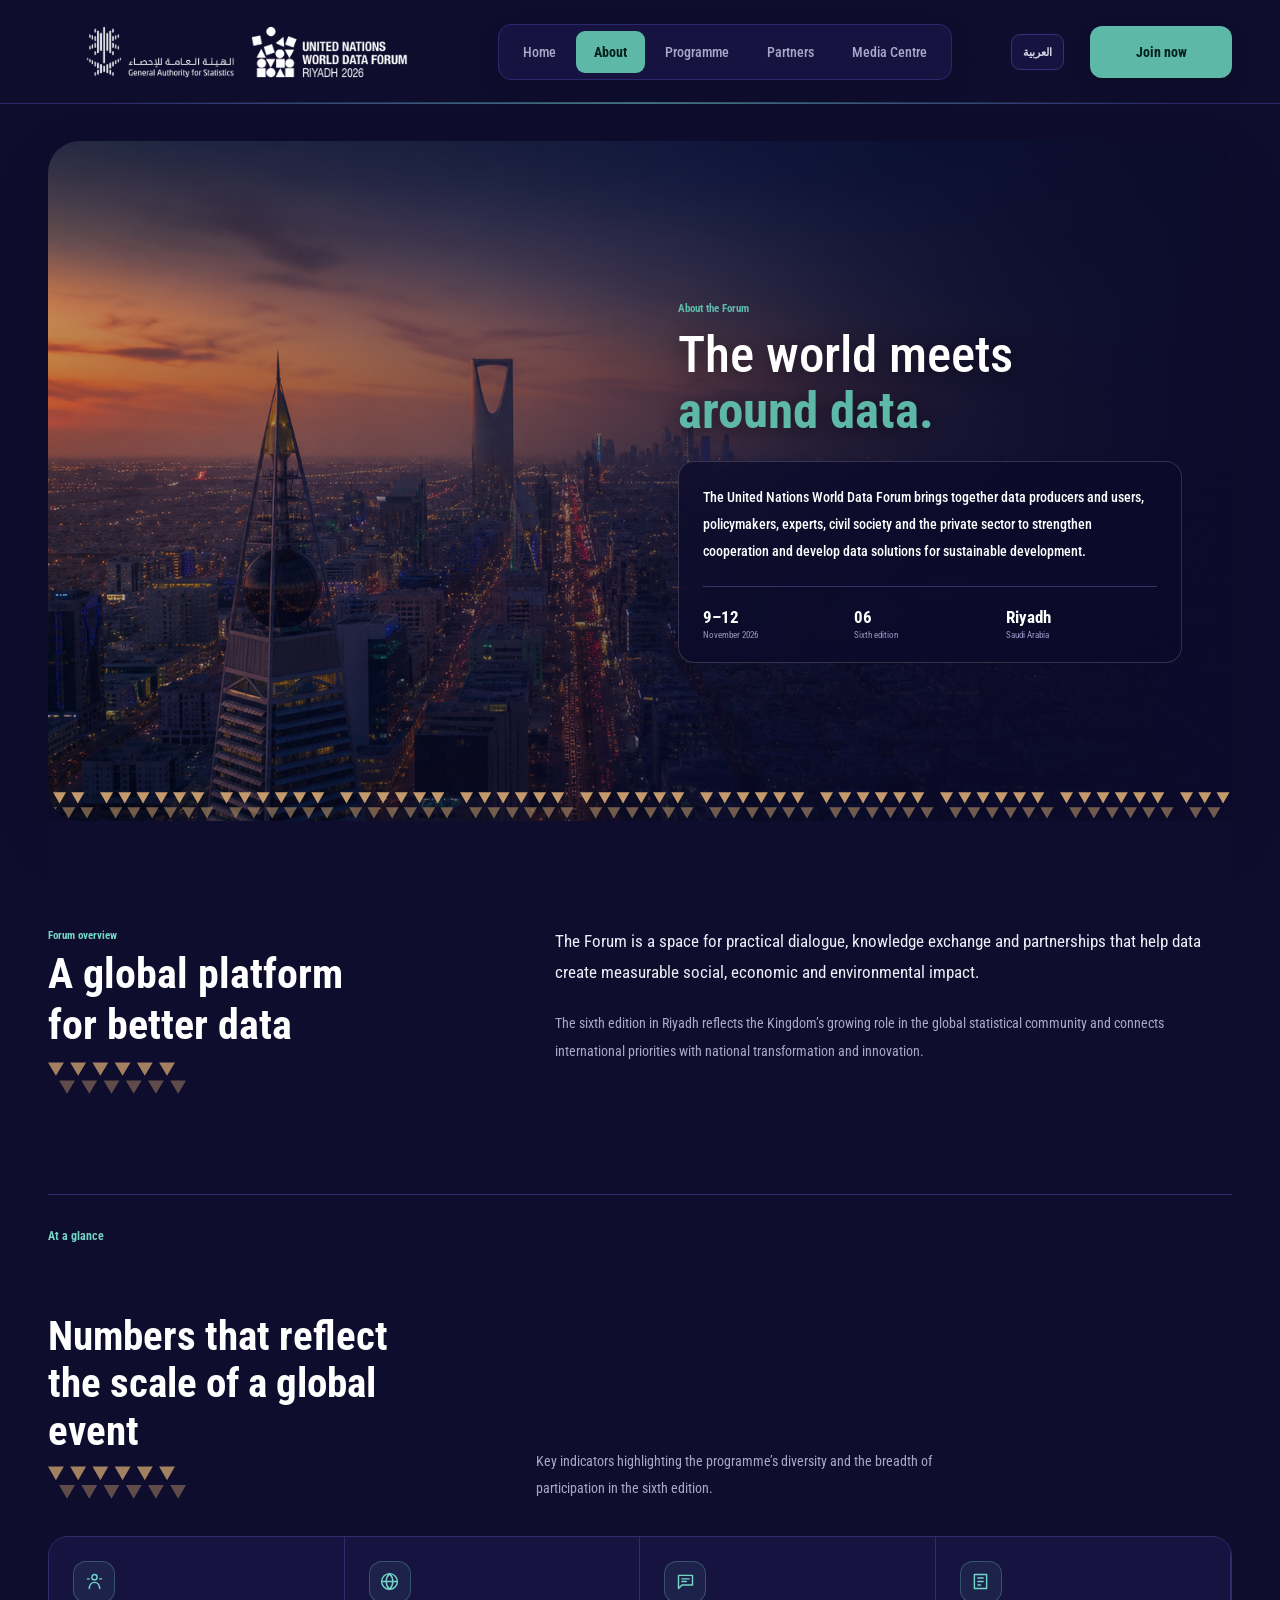
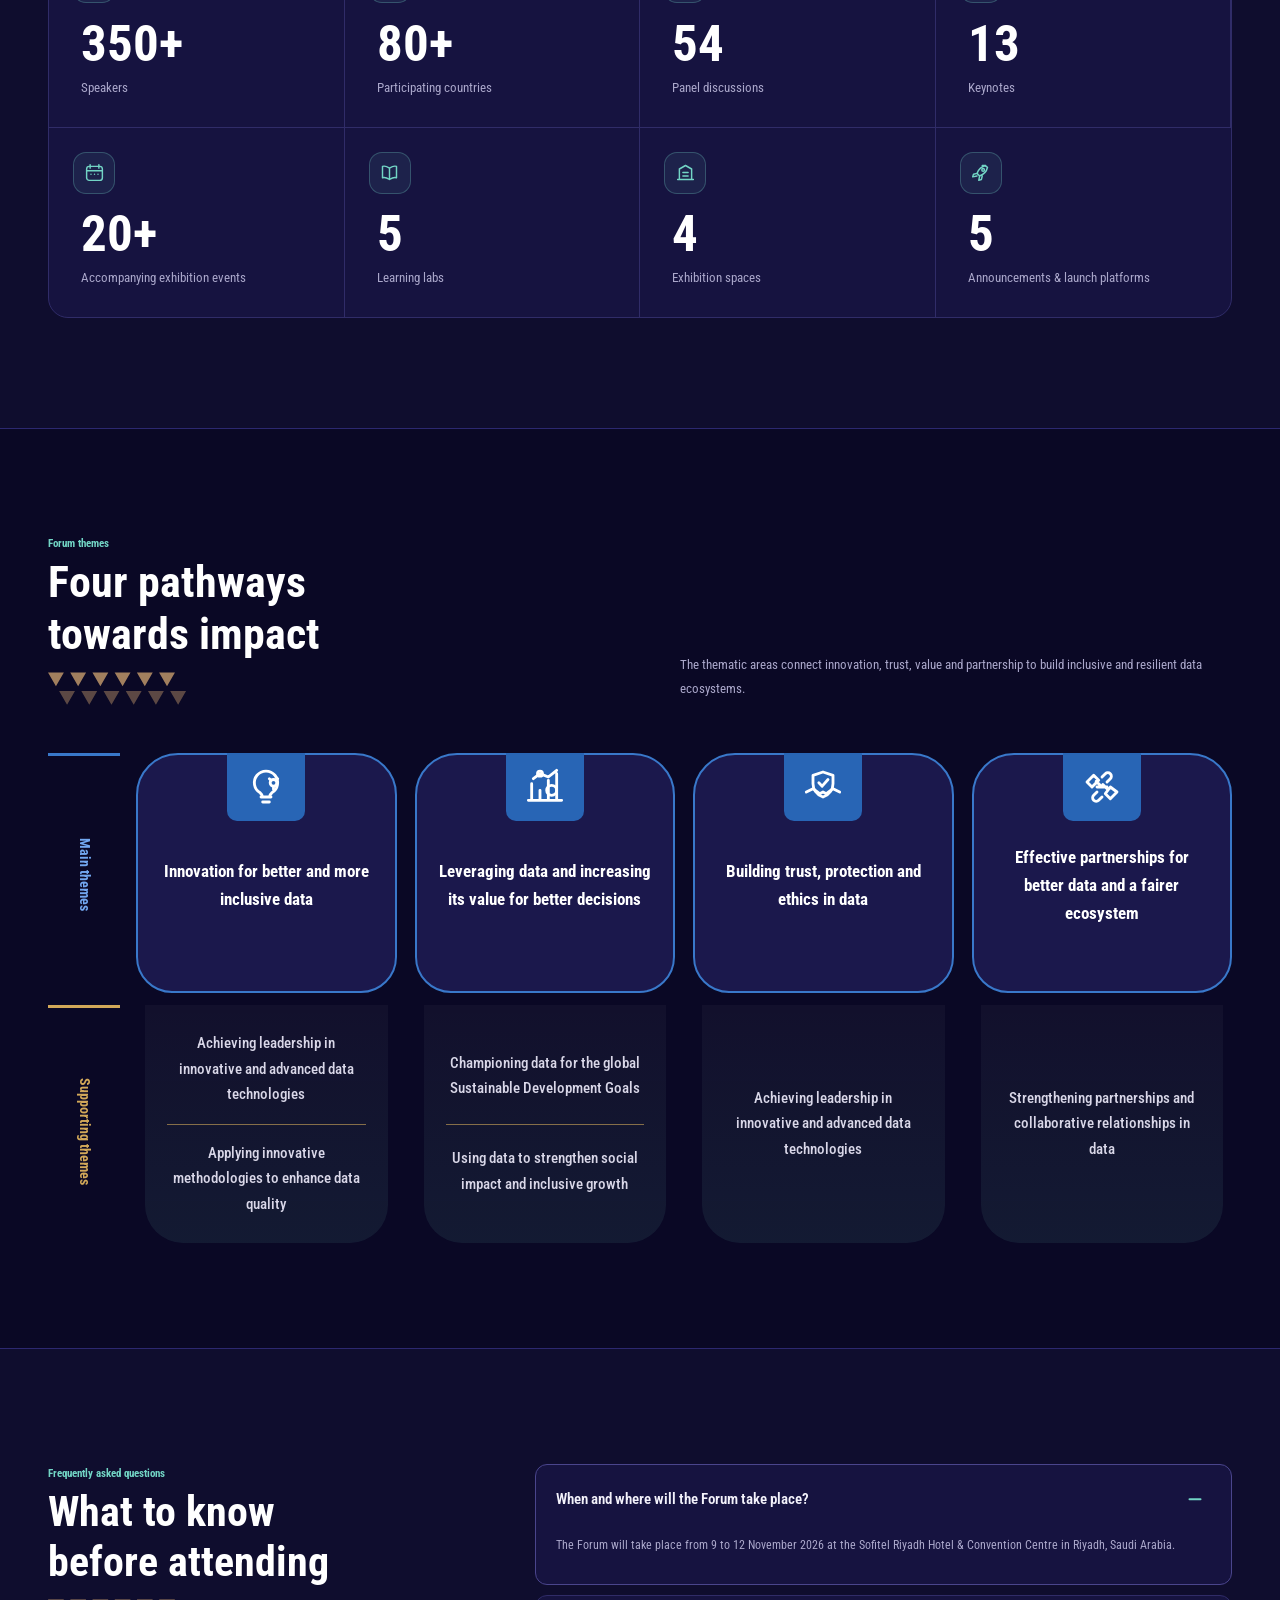
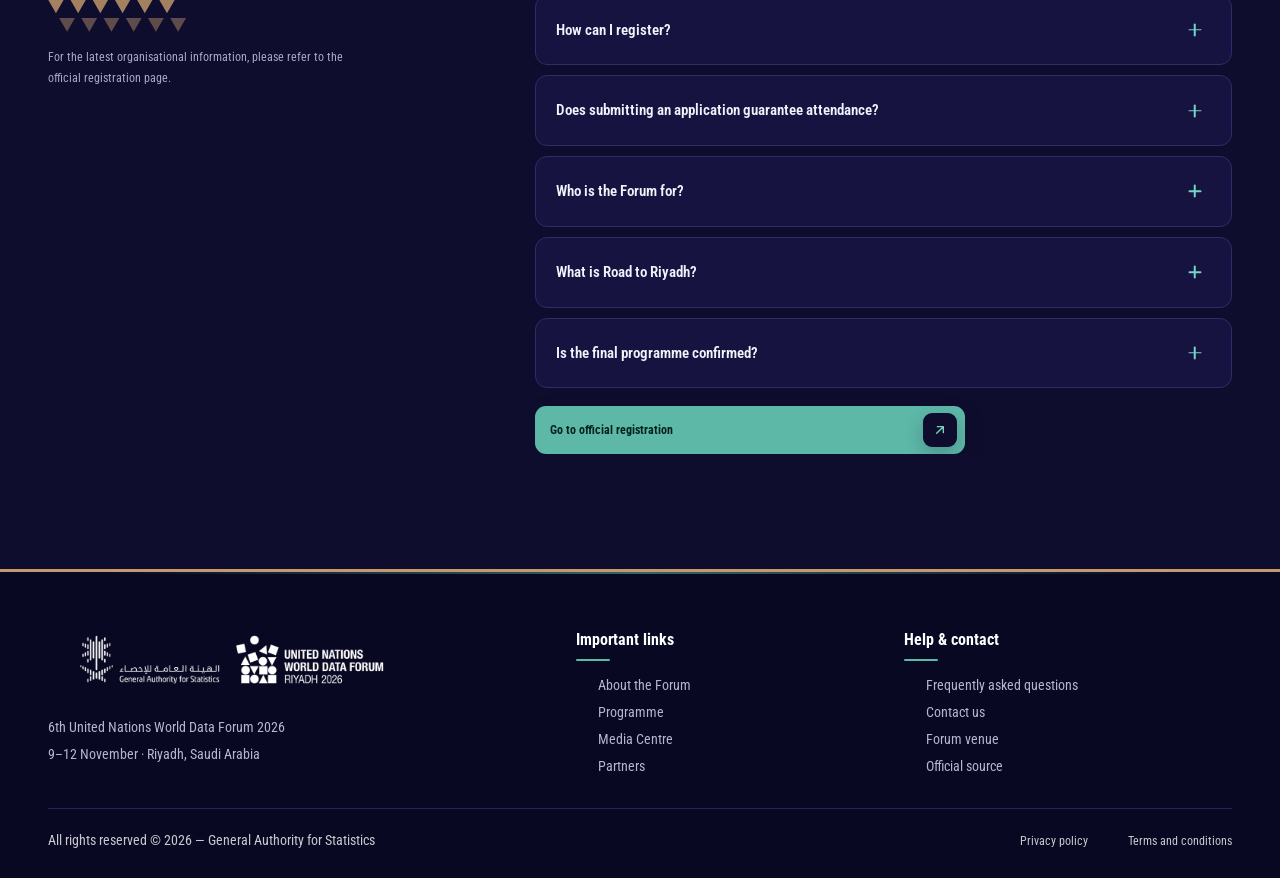
==== commit 5f759461: "Add files via upload" ====
--- a/about-en.html
+++ b/about-en.html
@@ -5,7 +5,7 @@
   <title>6th United Nations World Data Forum 2026</title>
   <link rel="preconnect" href="https://fonts.googleapis.com"><link rel="preconnect" href="https://fonts.gstatic.com" crossorigin>
   <link href="https://fonts.googleapis.com/css2?family=Roboto+Condensed:wght@200;300;400;500;600;700;800&display=swap" rel="stylesheet">
-  <link rel="stylesheet" href="styles.css?v=51"><link rel="stylesheet" href="about.css?v=51"><link rel="stylesheet" href="themes-v2.css?v=1"><link rel="stylesheet" href="en.css">
+  <link rel="stylesheet" href="styles.css?v=52"><link rel="stylesheet" href="about.css?v=51"><link rel="stylesheet" href="themes-v2.css?v=3"><link rel="stylesheet" href="en.css">
 </head>
 <body class="about-page">
 <header><nav class="wrap"><a class="official-logos" href="index-en.html" aria-label="UN World Data Forum and General Authority for Statistics"><img src="assets/official-logos-en-unified-white.png?v=8" alt="UN World Data Forum and General Authority for Statistics logos"></a><div class="links"><a href="index-en.html">Home</a><a class="active" href="about-en.html">About</a><a href="index-en.html#agenda">Programme</a><a href="index-en.html#partners">Partners</a><a href="media-en.html">Media Centre</a></div><a class="lang-switch" href="about.html" lang="ar" hreflang="ar">العربية</a><a class="join" href="https://indico.un.org/event/1021645/registrations/24259/" target="_blank" rel="noopener">Join now</a><button class="menu" type="button" aria-label="Open menu" aria-expanded="false"><span></span><span></span><span></span></button></nav></header>
--- a/styles.css
+++ b/styles.css
@@ -97,7 +97,7 @@
 
 /* Institutional footer */
 .site-footer{position:relative;background:#090823;border-top:1px solid #302b66;color:#fff;padding:70px 0 24px;overflow:hidden}
-.site-footer:before{content:"";position:absolute;inset:0 0 auto;height:7px;background:linear-gradient(90deg,#5db8a8 0 34%,#d3a634 34% 50%,#527f4d 50% 68%,#29256b 68%)}
+.site-footer:before{content:"";position:absolute;right:0;left:0;top:0;height:2px;background:linear-gradient(90deg,transparent 8%,rgba(93,184,168,.75) 50%,transparent 92%);opacity:.7}
 .footer-main{display:grid;grid-template-columns:1.35fr repeat(3,.72fr);gap:58px;padding-bottom:48px}
 .footer-brand .footer-logos{display:flex;margin-bottom:24px}.footer-brand p{max-width:390px;margin:0;color:#aaa7c7;line-height:1.9;font-size:14px}.footer-brand .event-meta{display:flex;gap:10px;flex-wrap:wrap;margin-top:20px}.event-meta span{padding:8px 11px;border:1px solid #302b66;border-radius:999px;color:#ccc9df;font-size:12px;background:#131039}
 .footer-column h3{font-size:16px;margin:4px 0 20px;color:#fff}.footer-column nav{display:grid;gap:13px}.footer-column a{color:#aaa7c7;text-decoration:none;font-size:14px;transition:.2s}.footer-column a:hover{color:#68d5c6;transform:translateX(-3px)}
@@ -738,7 +738,7 @@
 
 /* Final institutional footer lock */
 .site-footer{padding:70px 0 24px!important;background:#090823!important;border-top:1px solid #302b66!important;overflow:hidden!important}
-.site-footer:before{display:block!important;z-index:0!important;inset:0 0 auto!important;height:7px!important;background:linear-gradient(90deg,#5db8a8 0 34%,#d3a634 34% 50%,#527f4d 50% 68%,#29256b 68%)!important;opacity:1!important}
+.site-footer:before{display:block!important;z-index:2!important;right:0!important;left:0!important;top:0!important;bottom:auto!important;height:2px!important;background:linear-gradient(90deg,transparent 8%,rgba(93,184,168,.75) 50%,transparent 92%)!important;opacity:.7!important}
 .site-footer>.wrap{display:block!important;position:relative;z-index:1;width:calc(100% - 96px)!important;max-width:1720px!important;margin:0 auto!important;text-align:inherit!important}
 .site-footer .footer-main{display:grid!important;grid-template-columns:1.35fr repeat(3,.72fr)!important;gap:58px!important;justify-items:stretch!important;text-align:inherit!important}
 .site-footer .footer-logos{display:flex!important;width:auto!important;max-width:420px!important;height:auto!important;min-height:0!important;flex:none!important;padding:0!important;overflow:visible!important}
--- a/themes-v2.css
+++ b/themes-v2.css
@@ -1,3 +1,5 @@
+.about-page .about-hero::after{content:""!important;display:block!important;position:absolute!important;z-index:5!important;right:0!important;bottom:0!important;left:0!important;width:100%!important;height:30px!important;background-image:url('assets/diriyah-triangles.svg')!important;background-position:center bottom!important;background-size:auto 30px!important;background-repeat:repeat-x!important;opacity:1!important;pointer-events:none}
+.about-page .faq-section::before,.about-page .faq-list::after{display:none!important;content:none!important;background:none!important}
 .themes-map{position:relative;padding-inline-end:88px}
 .themes-columns{display:grid;grid-template-columns:repeat(4,minmax(0,1fr));gap:18px}
 .theme-column{display:grid;grid-template-rows:240px 250px;min-width:0}
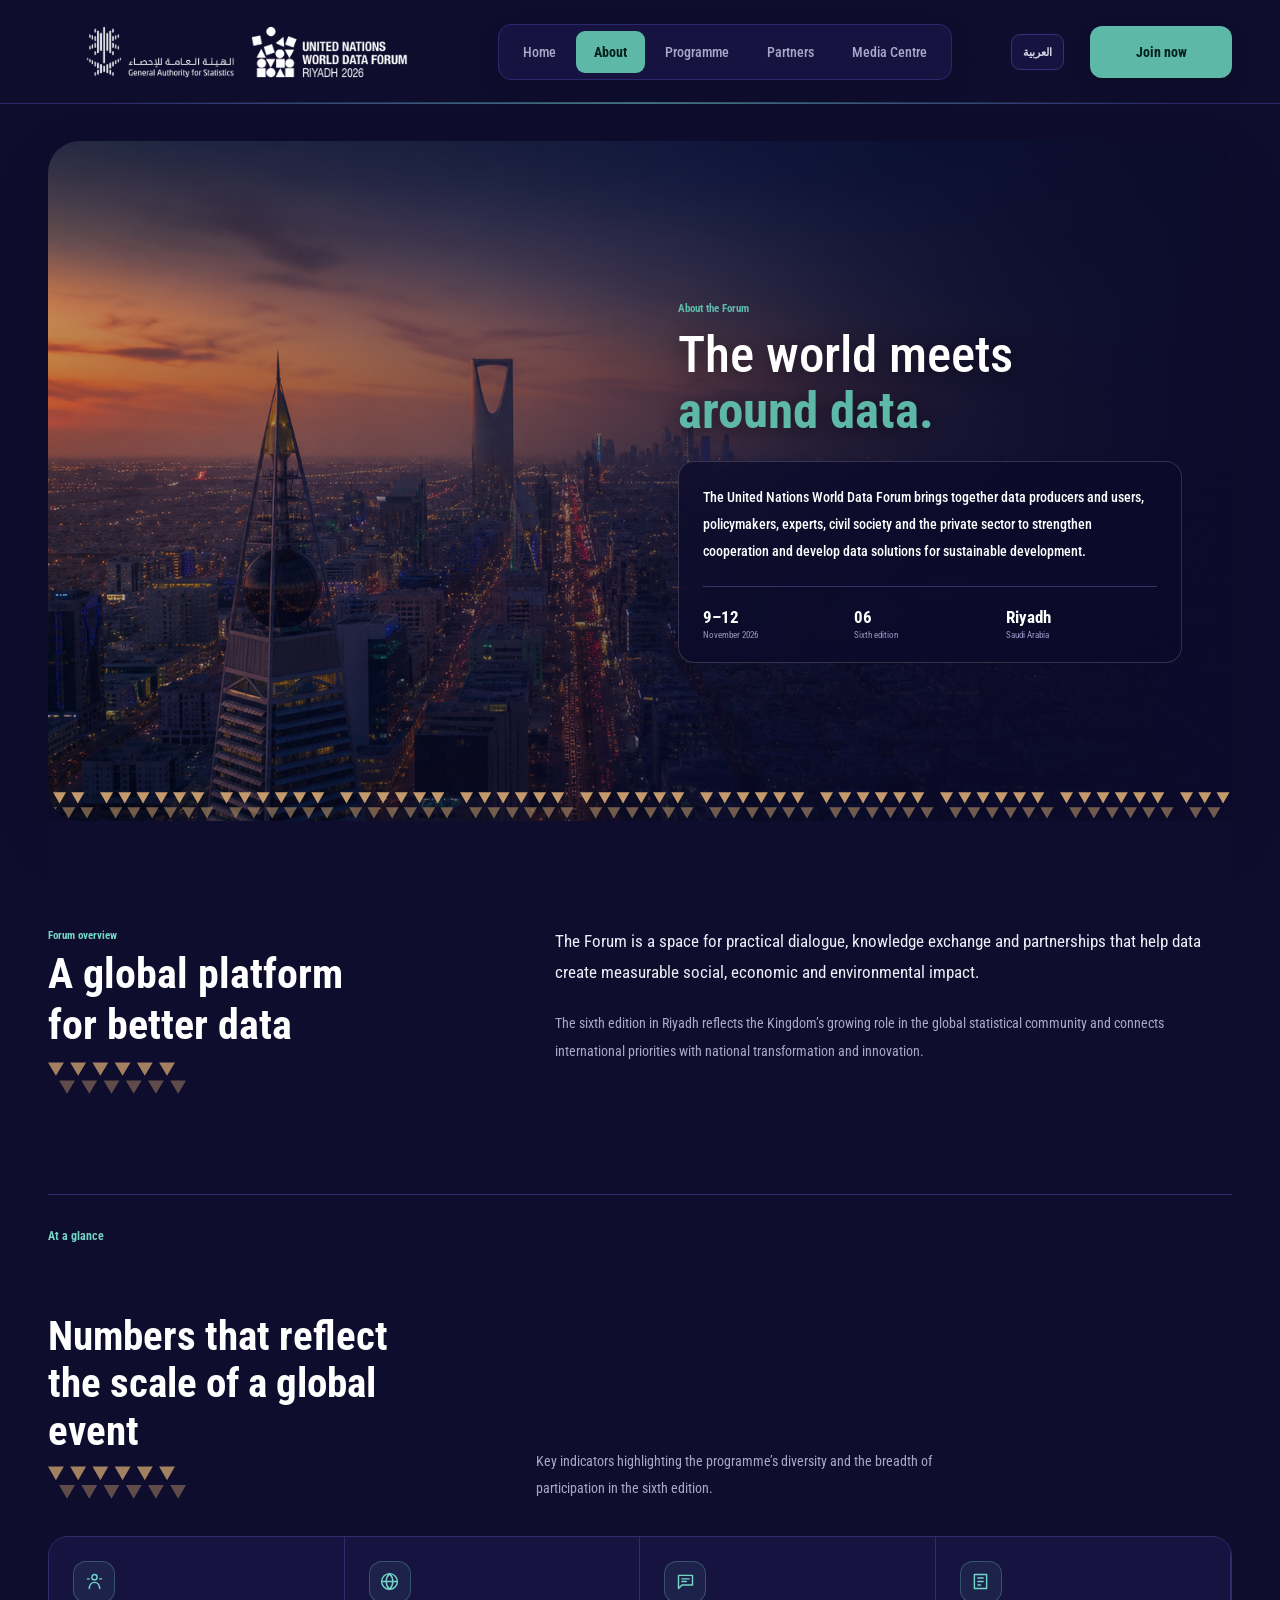
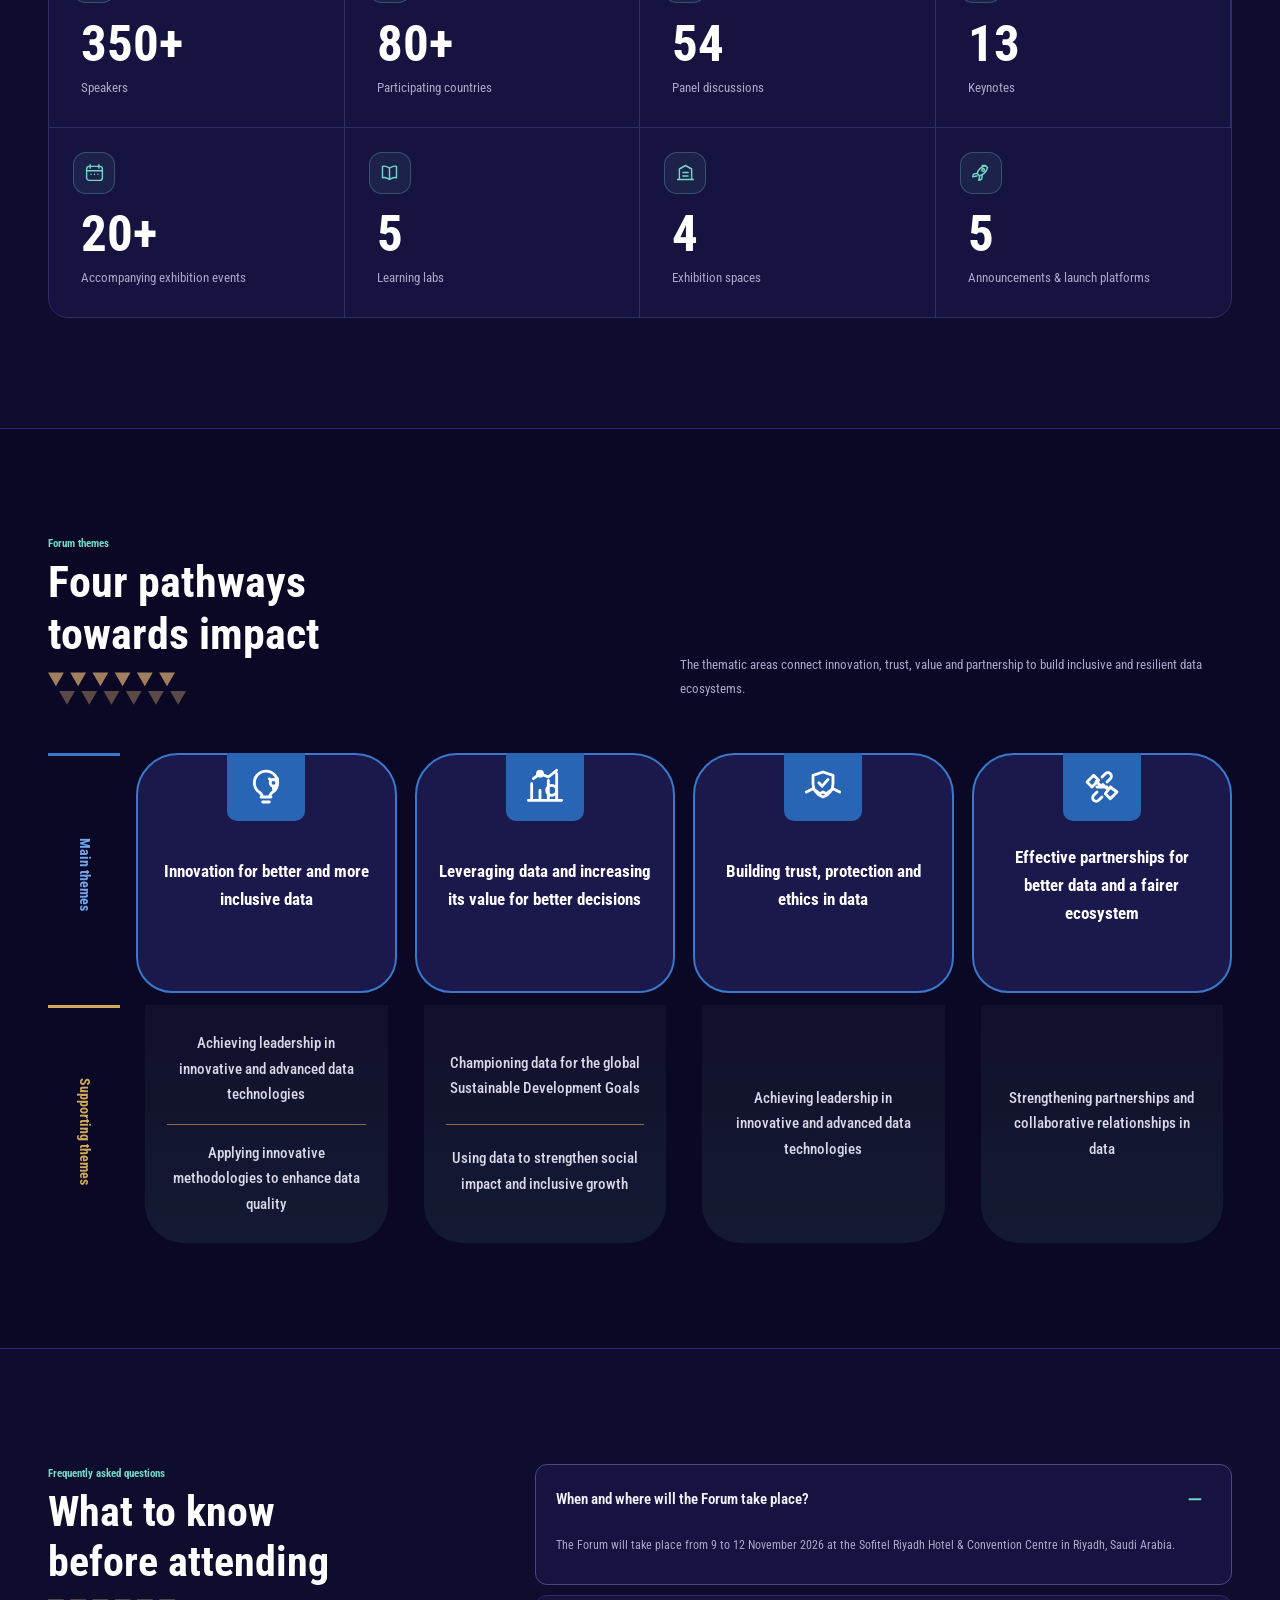
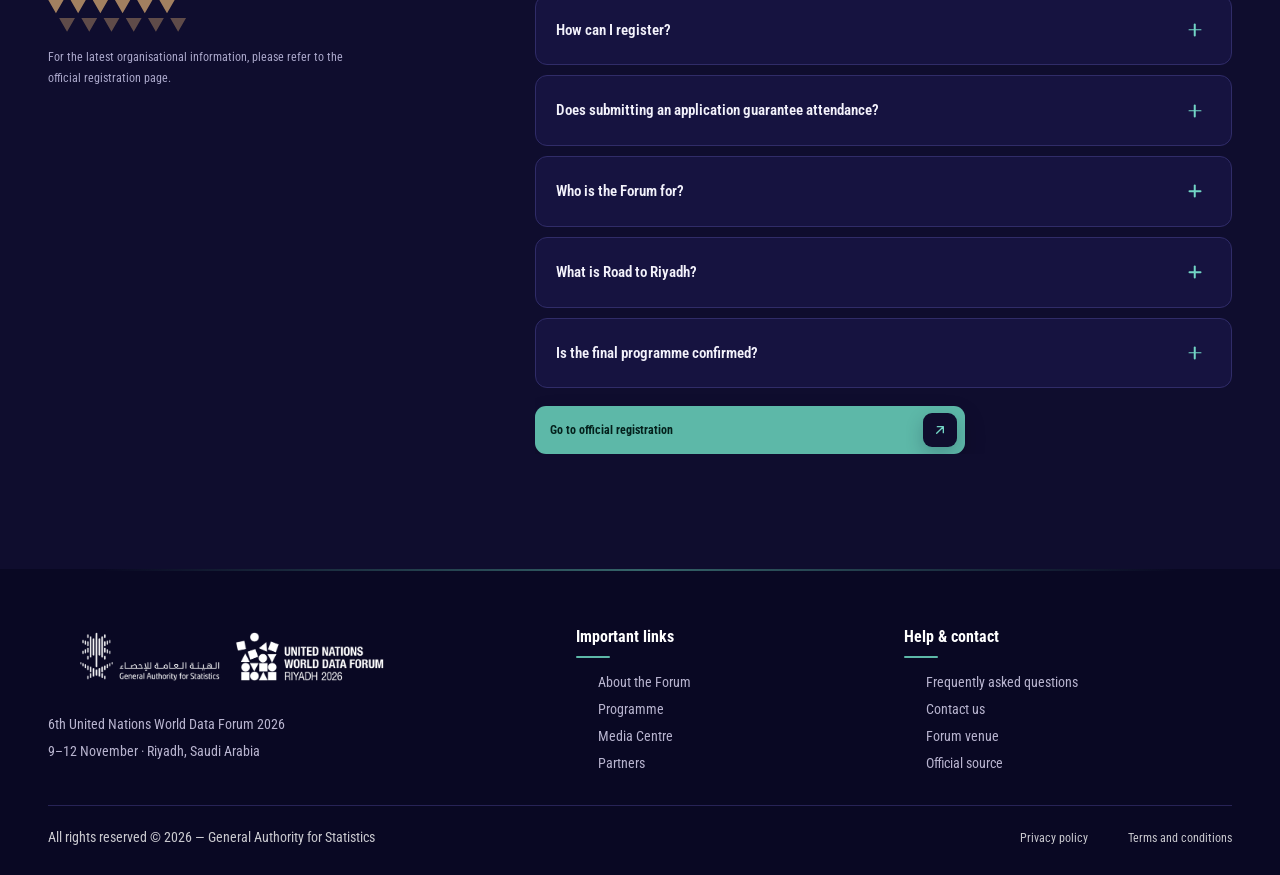
==== commit dbdbcdbf: "Add files via upload" ====
--- a/about-en.html
+++ b/about-en.html
@@ -5,7 +5,7 @@
   <title>6th United Nations World Data Forum 2026</title>
   <link rel="preconnect" href="https://fonts.googleapis.com"><link rel="preconnect" href="https://fonts.gstatic.com" crossorigin>
   <link href="https://fonts.googleapis.com/css2?family=Roboto+Condensed:wght@200;300;400;500;600;700;800&display=swap" rel="stylesheet">
-  <link rel="stylesheet" href="styles.css?v=52"><link rel="stylesheet" href="about.css?v=51"><link rel="stylesheet" href="themes-v2.css?v=3"><link rel="stylesheet" href="en.css">
+  <link rel="stylesheet" href="styles.css?v=52"><link rel="stylesheet" href="about.css?v=52"><link rel="stylesheet" href="themes-v2.css?v=3"><link rel="stylesheet" href="en.css">
 </head>
 <body class="about-page">
 <header><nav class="wrap"><a class="official-logos" href="index-en.html" aria-label="UN World Data Forum and General Authority for Statistics"><img src="assets/official-logos-en-unified-white.png?v=8" alt="UN World Data Forum and General Authority for Statistics logos"></a><div class="links"><a href="index-en.html">Home</a><a class="active" href="about-en.html">About</a><a href="index-en.html#agenda">Programme</a><a href="index-en.html#partners">Partners</a><a href="media-en.html">Media Centre</a></div><a class="lang-switch" href="about.html" lang="ar" hreflang="ar">العربية</a><a class="join" href="https://indico.un.org/event/1021645/registrations/24259/" target="_blank" rel="noopener">Join now</a><button class="menu" type="button" aria-label="Open menu" aria-expanded="false"><span></span><span></span><span></span></button></nav></header>
--- a/styles.css
+++ b/styles.css
@@ -764,3 +764,7 @@
 .site-footer .footer-brand p{color:#b8b4cf!important}.site-footer .footer-column a{color:#b8b4cf!important}
 @media(max-width:900px){.site-footer .footer-main{grid-template-columns:1fr 1fr!important;gap:36px!important}.site-footer .footer-brand{grid-column:1/-1}}
 @media(max-width:700px){.site-footer .footer-main{grid-template-columns:1fr!important}.site-footer .footer-brand{grid-column:auto}.site-footer .footer-logos.split-lockup,.site-footer .footer-logos:not(.split-lockup){width:280px!important;height:56px!important;min-height:56px!important;margin:0 auto 18px!important;background-position:center!important}.site-footer .footer-column h3:after{right:0}html[dir="ltr"] .site-footer .footer-column h3:after{right:auto;left:0}}
+
+/* More breathing room between the programme and the official venue. */
+.location{margin-top:clamp(80px,8vw,140px)!important}
+@media(max-width:750px){.location{margin-top:56px!important}}
--- a/about.css
+++ b/about.css
@@ -117,7 +117,7 @@
 }
 
 /* Diriyah clay edge above the About-page footer. */
-.about-page footer{border-top:3px solid #C49A6C!important}
+.about-page footer{border-top:0!important}
 
 /* Final About-page mobile and tablet layout. */
 @media(max-width:1100px){
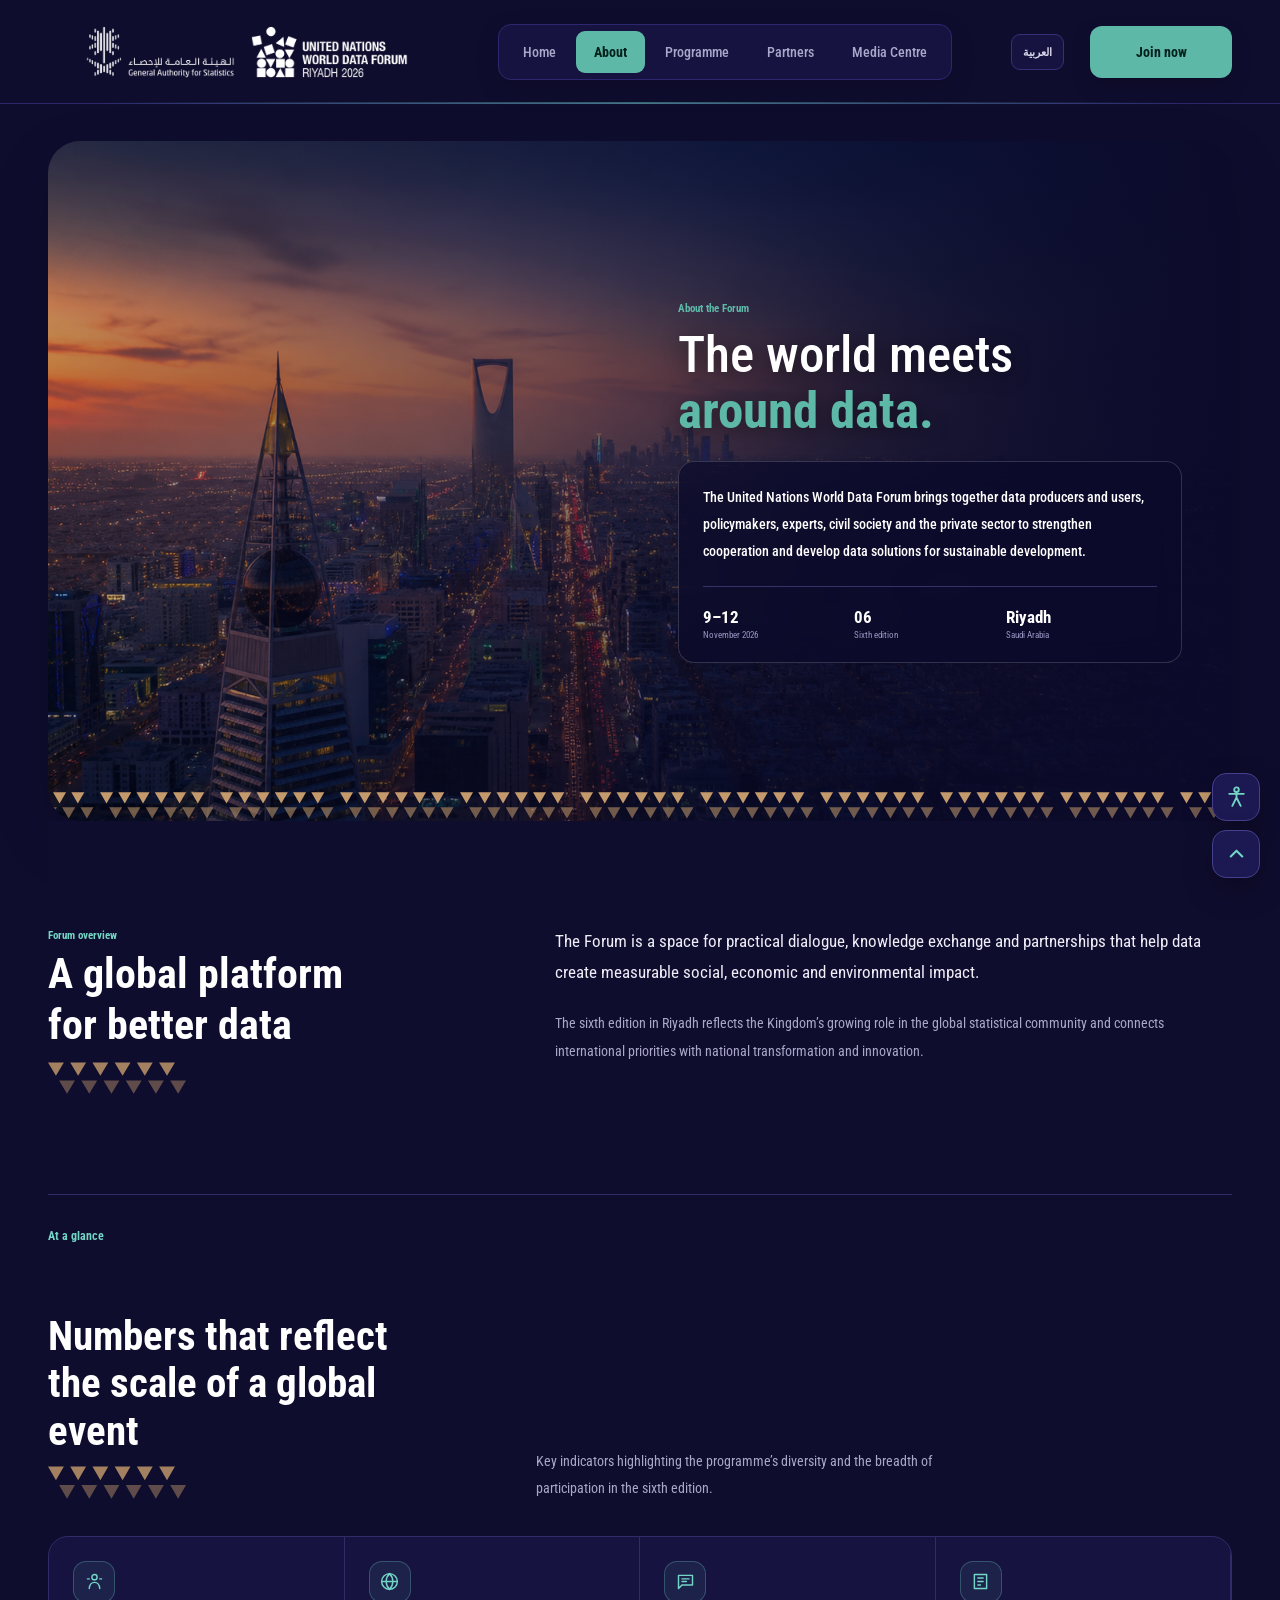
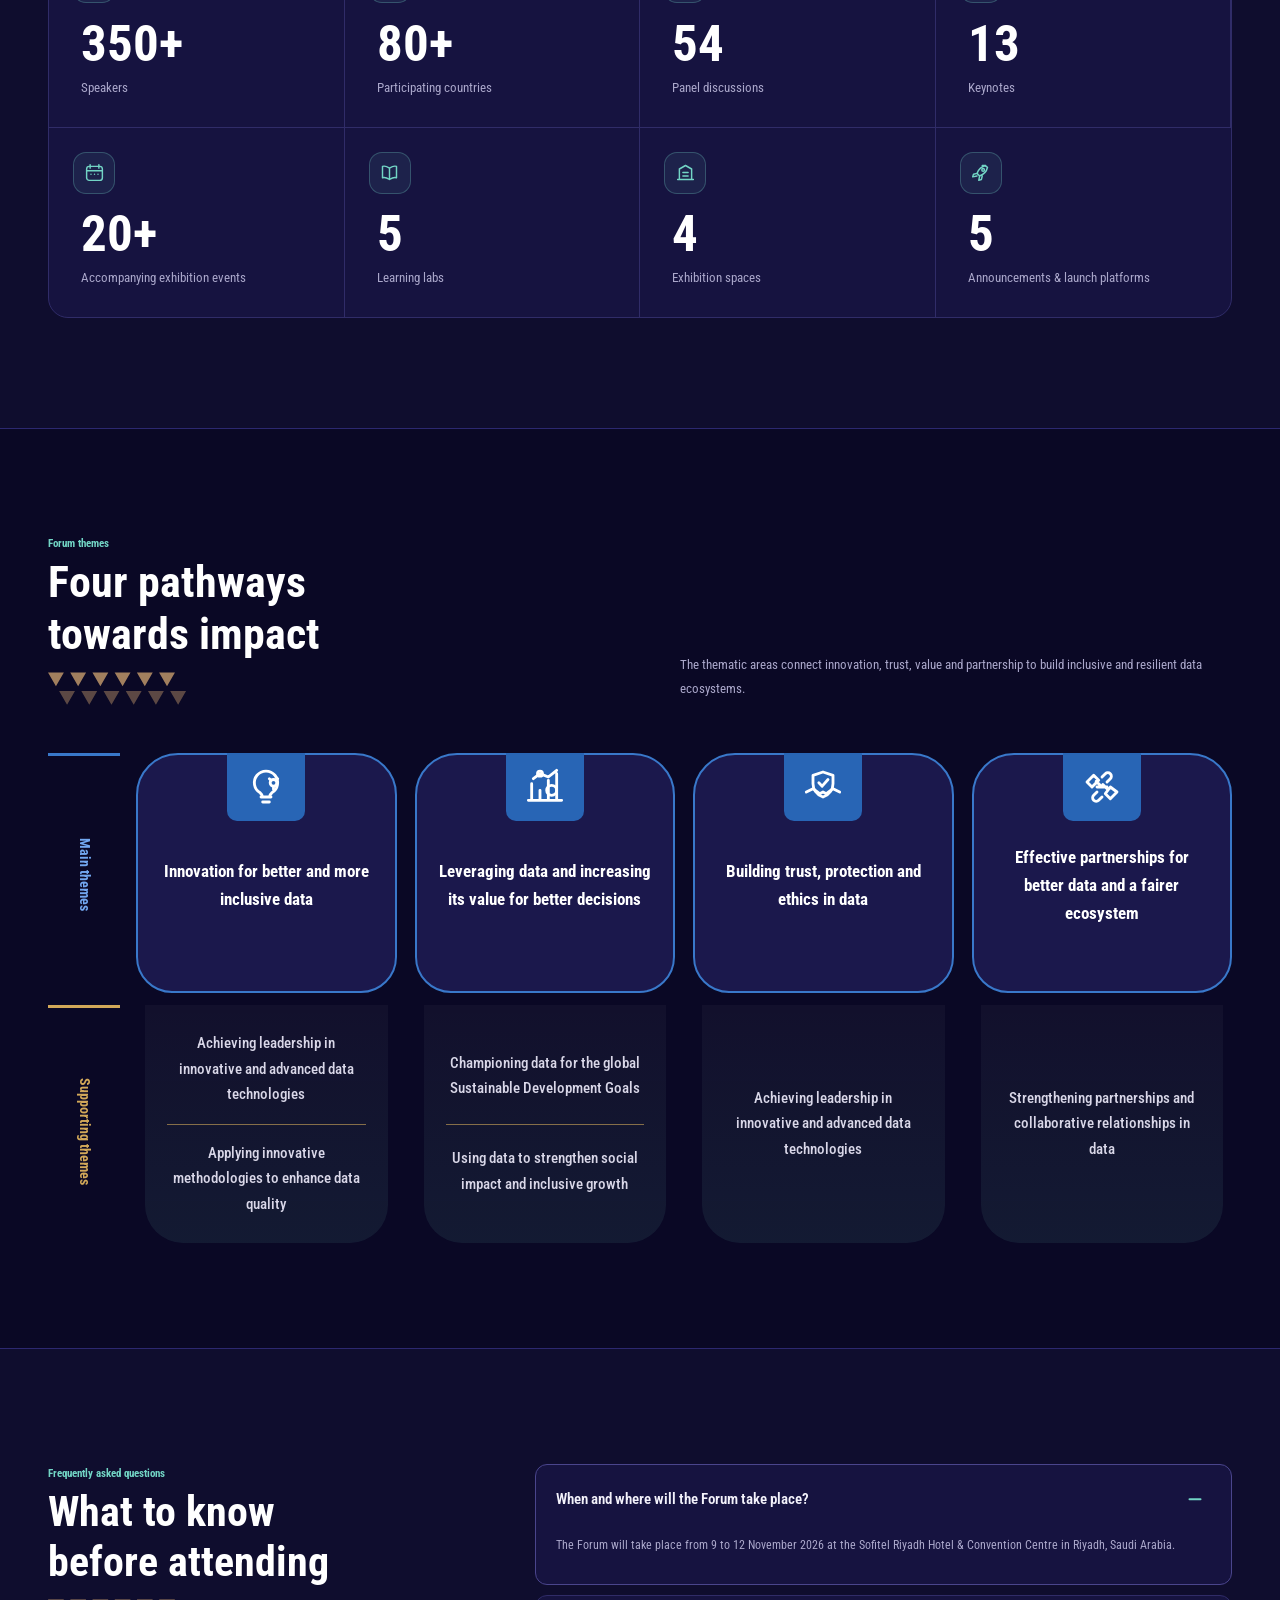
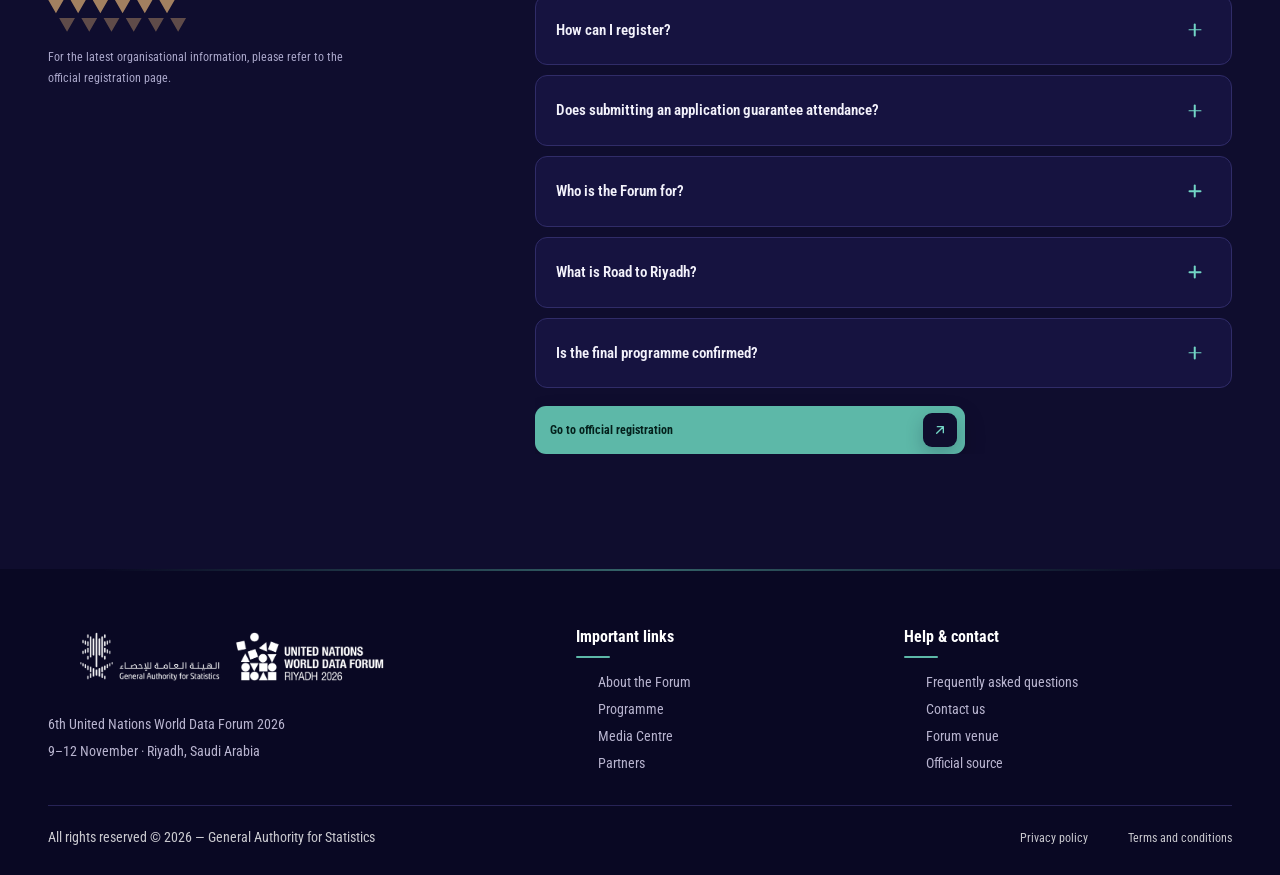
==== commit bd164e74: "Add files via upload" ====
--- a/about-en.html
+++ b/about-en.html
@@ -5,7 +5,7 @@
   <title>6th United Nations World Data Forum 2026</title>
   <link rel="preconnect" href="https://fonts.googleapis.com"><link rel="preconnect" href="https://fonts.gstatic.com" crossorigin>
   <link href="https://fonts.googleapis.com/css2?family=Roboto+Condensed:wght@200;300;400;500;600;700;800&display=swap" rel="stylesheet">
-  <link rel="stylesheet" href="styles.css?v=52"><link rel="stylesheet" href="about.css?v=52"><link rel="stylesheet" href="themes-v2.css?v=3"><link rel="stylesheet" href="en.css">
+  <link rel="stylesheet" href="styles.css?v=58"><link rel="stylesheet" href="about.css?v=52"><link rel="stylesheet" href="themes-v2.css?v=3"><link rel="stylesheet" href="en.css">
 </head>
 <body class="about-page">
 <header><nav class="wrap"><a class="official-logos" href="index-en.html" aria-label="UN World Data Forum and General Authority for Statistics"><img src="assets/official-logos-en-unified-white.png?v=8" alt="UN World Data Forum and General Authority for Statistics logos"></a><div class="links"><a href="index-en.html">Home</a><a class="active" href="about-en.html">About</a><a href="index-en.html#agenda">Programme</a><a href="index-en.html#partners">Partners</a><a href="media-en.html">Media Centre</a></div><a class="lang-switch" href="about.html" lang="ar" hreflang="ar">العربية</a><a class="join" href="https://indico.un.org/event/1021645/registrations/24259/" target="_blank" rel="noopener">Join now</a><button class="menu" type="button" aria-label="Open menu" aria-expanded="false"><span></span><span></span><span></span></button></nav></header>
@@ -45,5 +45,5 @@
   
 </main>
 <footer class="site-footer"><div class="wrap"><div class="footer-main"><div class="footer-brand"><a class="footer-logos" href="index-en.html" aria-label="UN World Data Forum and General Authority for Statistics"><img src="assets/official-logos-en-unified-white.png?v=8" alt="UNWDF and GASTAT logos"></a><p>6th United Nations World Data Forum 2026<br>9–12 November · Riyadh, Saudi Arabia</p></div><div class="footer-column"><h3>Important links</h3><nav><a href="about-en.html">About the Forum</a><a href="index-en.html#agenda">Programme</a><a href="media-en.html">Media Centre</a><a href="index-en.html#partners">Partners</a></nav></div><div class="footer-column"><h3>Help & contact</h3><nav><a href="about-en.html#faq">Frequently asked questions</a><a href="#">Contact us</a><a href="#">Forum venue</a><a href="https://www.stats.gov.sa/en/united-nations-world-data-forum" target="_blank" rel="noopener">Official source</a></nav></div></div><div class="footer-bottom"><p>All rights reserved © 2026 — General Authority for Statistics</p><div class="footer-bottom-links"><a href="#">Privacy policy</a><a href="#">Terms and conditions</a></div></div></div></footer>
-<script src="about.js?v=50"></script>
+<script src="about.js?v=58"></script>
 </body></html>
--- a/styles.css
+++ b/styles.css
@@ -644,7 +644,8 @@
 html[dir="ltr"] .page-loader::after{inset:0;border-radius:0;-webkit-mask-image:none;mask-image:none}
 .loader-content{position:relative;z-index:2;width:min(360px,72vw);display:flex;flex-direction:column;align-items:center;text-align:center;animation:loader-content-in .32s ease-out both}
 .loader-content img{display:block;width:min(300px,100%);max-height:128px;object-fit:contain;filter:drop-shadow(0 12px 30px rgba(0,0,0,.2))}
-.loader-forum-only{width:min(260px,100%);height:82px;background-image:var(--loader-logo);background-repeat:no-repeat;background-size:contain;background-position:center;filter:drop-shadow(0 12px 30px rgba(0,0,0,.2));animation:none}
+.loader-forum-only{width:118px;height:118px;margin-inline:auto;background-image:var(--loader-logo);background-repeat:no-repeat;background-size:contain;background-position:center;filter:drop-shadow(0 12px 30px rgba(0,0,0,.2));animation:none}
+@media(max-width:750px){.loader-forum-only{width:96px;height:96px}}
 html[lang="ar"] .loader-forum-only,html[lang="en"] .loader-forum-only{background-position:center}
 .loader-mosaic{position:relative;width:min(300px,100%);aspect-ratio:311/110;display:grid;grid-template-columns:repeat(var(--cols),1fr);grid-template-rows:repeat(2,1fr);filter:drop-shadow(0 12px 30px rgba(0,0,0,.2));animation:loader-logo-glow .55s 1.05s ease both}
 .loader-mosaic.is-en{width:min(390px,100%);aspect-ratio:948/143}
@@ -768,3 +769,361 @@
 /* More breathing room between the programme and the official venue. */
 .location{margin-top:clamp(80px,8vw,140px)!important}
 @media(max-width:750px){.location{margin-top:56px!important}}
+
+/* Venue showcase: image-led location block with an overlapping information card. */
+.location.venue-showcase{display:grid!important;grid-template-columns:minmax(0,1fr);min-height:430px!important;padding:0!important;background:transparent!important;border:0!important;border-radius:24px!important;box-shadow:none!important;overflow:visible!important;position:relative}
+.venue-photo{display:block!important;width:78%;height:430px;margin-inline-start:auto;overflow:hidden;border-radius:24px;border:1px solid #302c68;box-shadow:0 24px 60px rgba(0,0,0,.24)}
+.venue-photo img{display:block;width:100%;height:100%;object-fit:cover;object-position:center}
+.venue-card{position:absolute;z-index:2;inset-inline-start:0;top:50%;transform:translateY(-50%);display:flex!important;flex-direction:column;align-items:flex-start!important;justify-content:center;width:min(390px,38%);min-height:340px;padding:56px 42px 38px!important;border-radius:22px;background:linear-gradient(145deg,#181443,#0f0d2e);border:1px solid #3a3675;box-shadow:0 24px 65px rgba(0,0,0,.36);color:#fff}
+.venue-pin{position:absolute;top:-30px;inset-inline-start:38px;display:grid;place-items:center;width:66px;height:66px;border-radius:50%;background:#5db8a8;box-shadow:0 0 0 10px #0f0d2e,0 14px 30px rgba(0,0,0,.25)}
+.venue-pin svg{width:30px;height:30px;fill:none;stroke:#0f0d2e;stroke-width:1.9;stroke-linecap:round;stroke-linejoin:round}
+.location.venue-showcase .venue-card small{color:#72d5c5;font-size:13px;font-weight:700}
+.location.venue-showcase .venue-card small::before{display:none}
+.venue-label{margin:7px 0 0!important;color:#f0bd4f!important;font-size:14px!important;font-weight:700}
+.location.venue-showcase h2{margin:8px 0 13px;font-size:30px;line-height:1.35;color:#fff}
+.location.venue-showcase .venue-card>p:not(.venue-label){margin:0;color:#c8c6df;font-size:13px;line-height:1.8}
+.location.venue-showcase .venue-card>a{display:inline-flex;margin-top:24px;padding:11px 15px;border:1px solid rgba(93,184,168,.45);border-radius:9px;background:rgba(93,184,168,.1);color:#8ed7cb}
+.location.venue-showcase .venue-card>a:hover{background:#5db8a8;border-color:#5db8a8;color:#04211c}
+.location.venue-showcase::before,.location.venue-showcase::after{display:none!important}
+@media(max-width:750px){.location.venue-showcase{display:flex!important;min-height:0!important;margin-top:56px!important;padding:0 0 22px!important;background:#161340!important;border:1px solid #302c68!important;border-radius:20px!important;overflow:hidden!important}.venue-photo{order:0;width:100%;height:230px;margin:0;border:0;border-radius:0;box-shadow:none}.venue-photo img{object-position:center}.venue-card{order:1;position:relative;inset:auto;top:auto;transform:none;width:100%;min-height:0;padding:45px 22px 4px!important;border:0;border-radius:0;background:transparent;box-shadow:none}.venue-pin{top:-31px;inset-inline-start:22px;width:58px;height:58px;box-shadow:0 0 0 8px #161340}.venue-pin svg{width:26px;height:26px}.location.venue-showcase h2{font-size:23px!important}.location.venue-showcase .venue-card>a{width:100%;justify-content:space-between;margin-top:20px}}
+
+/* Soft venue-image treatment so the photograph blends into the navy identity. */
+.venue-photo{position:relative;box-shadow:0 28px 62px rgba(3,2,20,.48),0 10px 32px rgba(93,184,168,.18),0 0 0 1px rgba(114,213,197,.3)!important}
+.venue-photo::after{content:"";position:absolute;inset:0;pointer-events:none;background:linear-gradient(90deg,rgba(15,13,46,.34) 0%,transparent 30%,transparent 78%,rgba(15,13,46,.13) 100%),linear-gradient(0deg,rgba(15,13,46,.25),transparent 42%);box-shadow:inset 0 0 42px rgba(15,13,46,.24)}
+.venue-photo img{filter:none;transition:filter .3s ease}
+.venue-photo:hover img{filter:brightness(1.04)}
+@media(max-width:750px){.venue-photo{box-shadow:0 20px 42px rgba(3,2,20,.42),0 8px 22px rgba(93,184,168,.14)!important}.venue-photo::after{background:linear-gradient(0deg,rgba(22,19,64,.38),transparent 48%);box-shadow:inset 0 0 28px rgba(15,13,46,.18)}}
+
+/* Featured speakers */
+.speakers-section{padding:105px 0 30px;color:#fff}
+.speakers-heading{display:flex;align-items:flex-end;justify-content:space-between;margin-bottom:32px}
+.speakers-heading span{display:block;color:#72d5c5;font-size:12px;font-weight:700;margin-bottom:5px}
+.speakers-heading h2{margin:0;font-size:38px;line-height:1.2}
+.speakers-heading>small{color:#8f8bac;font-size:10px;padding:7px 11px;border:1px solid #302c68;border-radius:999px;background:#161340}
+.speakers-grid{display:grid;grid-template-columns:repeat(4,minmax(0,1fr));gap:18px}
+.speaker-card{position:relative;display:block;width:100%;padding:0;overflow:hidden;text-align:inherit;color:#fff;background:#161340;border:1px solid #302c68;border-radius:18px;cursor:pointer;transition:transform .25s ease,border-color .25s ease,box-shadow .25s ease}
+.speaker-card:hover{transform:translateY(-7px);border-color:rgba(114,213,197,.55);box-shadow:0 22px 45px rgba(0,0,0,.28)}
+.speaker-image{display:block;position:relative;height:300px;overflow:hidden;background:#1c1852}
+.speaker-image::after{content:"";position:absolute;z-index:1;inset:0;pointer-events:none;background:linear-gradient(to top,rgba(22,19,64,.98) 0%,rgba(22,19,64,.48) 16%,rgba(22,19,64,.12) 34%,transparent 58%)}
+.speaker-image img{width:100%;height:100%;object-fit:cover;object-position:center top;transition:transform .35s ease}
+.speaker-card:hover .speaker-image img{transform:scale(1.035)}
+.speaker-info{display:flex;flex-direction:column;min-height:126px;padding:19px 18px 17px}
+.speaker-info b{font-size:18px;line-height:1.45}
+.speaker-info small{margin-top:4px;color:#aaa7ca;font-size:11px;line-height:1.55}
+.speaker-info i{margin-top:auto;padding-top:14px;color:#72d5c5;font-size:10px;font-style:normal;font-weight:700}
+.speaker-profile-dialog{width:min(790px,calc(100% - 28px));overflow:hidden;background:#161340;color:#fff;border:1px solid #383477;border-radius:24px}
+.speaker-profile-dialog::backdrop{background:rgba(5,4,24,.84);backdrop-filter:blur(7px)}
+.speaker-dialog-close{position:absolute;z-index:4;top:18px;inset-inline-end:18px;display:grid;place-items:center;width:42px;height:42px;padding:0;color:#fff;background:rgba(15,13,46,.72);border:1px solid rgba(255,255,255,.24);border-radius:50%;font-size:25px;cursor:pointer}
+.speaker-dialog-layout{display:grid;grid-template-columns:42% 58%;min-height:440px}
+.speaker-dialog-photo{position:relative;overflow:hidden;background:#1c1852}
+.speaker-dialog-photo::after{content:"";position:absolute;inset:0;background:linear-gradient(0deg,rgba(15,13,46,.55),transparent 55%)}
+.speaker-dialog-photo img{width:100%;height:100%;object-fit:cover;object-position:center top}
+.speaker-dialog-copy{display:flex;flex-direction:column;justify-content:center;padding:55px 48px}
+.speaker-dialog-copy>small{color:#72d5c5;font-size:11px;font-weight:700}
+.speaker-dialog-copy h2{margin:7px 0 5px;font-size:31px;line-height:1.35}
+.speaker-dialog-copy h3{margin:0;color:#f0bd4f;font-size:13px;font-weight:600;line-height:1.6}
+.speaker-dialog-copy p{margin:24px 0 0;padding-top:22px;border-top:1px solid #353173;color:#bbb8d1;font-size:13px;line-height:2}
+@media(max-width:980px){.speakers-grid{grid-template-columns:repeat(2,minmax(0,1fr))}.speaker-image{height:340px}}
+@media(max-width:750px){.speakers-section{padding:70px 0 15px}.speakers-heading{align-items:flex-start;gap:15px}.speakers-heading h2{font-size:29px}.speakers-heading>small{max-width:145px;line-height:1.5}.speakers-grid{grid-template-columns:repeat(2,minmax(0,1fr));gap:10px}.speaker-card{border-radius:14px}.speaker-image{height:205px}.speaker-info{min-height:118px;padding:14px 12px}.speaker-info b{font-size:14px}.speaker-info small{font-size:9px}.speaker-dialog-layout{display:block}.speaker-dialog-photo{height:280px}.speaker-dialog-copy{padding:32px 24px 38px}.speaker-dialog-copy h2{font-size:25px}.speaker-dialog-copy p{font-size:12px;line-height:1.9}.speaker-dialog-close{top:12px;inset-inline-end:12px}}
+@media(max-width:390px){.speakers-grid{grid-template-columns:1fr}.speaker-image{height:310px}}
+
+/* Moving speaker carousel */
+.speakers-grid{display:flex;gap:18px;overflow-x:auto;scroll-snap-type:x mandatory;scroll-behavior:smooth;overscroll-behavior-inline:contain;padding:8px 2px 22px;scrollbar-width:none}
+.speakers-grid::-webkit-scrollbar{display:none}
+.speakers-grid .speaker-card{flex:0 0 calc((100% - 54px)/4);scroll-snap-align:center}
+.speakers-controls{display:flex;align-items:center;gap:8px;margin-inline-start:14px}
+.speakers-controls button{display:grid;place-items:center;width:42px;height:42px;padding:0;border:1px solid #383477;border-radius:12px;background:#1c1852;color:#72d5c5;font-size:19px;cursor:pointer;transition:background .2s,border-color .2s,transform .2s}
+.speakers-controls button:hover{background:#5db8a8;border-color:#5db8a8;color:#04211c;transform:translateY(-2px)}
+@media(max-width:980px){.speakers-grid .speaker-card{flex-basis:calc((100% - 18px)/2)}}
+@media(max-width:750px){.speakers-heading{flex-wrap:wrap}.speakers-heading>small{margin-inline-start:auto}.speakers-controls{order:3;width:100%;margin:2px 0 0;justify-content:flex-end}.speakers-controls button{width:39px;height:39px}.speakers-grid{gap:12px;margin-inline:-12px;padding-inline:12px}.speakers-grid .speaker-card{flex-basis:78%}}
+@media(max-width:390px){.speakers-grid .speaker-card{flex-basis:88%}}
+
+/* Keep speaker portraits and copy visually seamless on hover. */
+.speaker-image{isolation:isolate}
+.speaker-image img{display:block;transform-origin:center top;backface-visibility:hidden}
+.speaker-image::after{inset:0 0 -3px;transform:translateZ(0)}
+.speaker-info{position:relative;z-index:2;margin-top:-2px;background:#161340}
+.speaker-card:hover .speaker-image img{transform:scale(1.035) translateZ(0)}
+
+/* Match the speakers heading with the established Diriyah section identity. */
+.speakers-heading h2::after{content:"";display:block;width:146px;height:37px;margin-top:10px;background:url("assets/diriyah-triangles.svg") no-repeat right center/146px auto;opacity:.82;pointer-events:none}
+html[dir="ltr"] .speakers-heading h2::after{background-position:left center}
+@media(max-width:750px){.speakers-heading h2::after{width:104px;height:27px;margin-top:7px;background-size:104px auto}}
+
+/* Gold corner marker used across the main section headings. */
+.speakers-heading>div{position:relative;padding-inline-start:30px}
+.speakers-heading>div::before{content:"⌜";position:absolute;inset-inline-start:0;top:18px;color:#d3a53c;font-size:27px;font-weight:400;line-height:1;pointer-events:none}
+html[dir="ltr"] .speakers-heading>div::before{transform:scaleX(-1)}
+@media(max-width:750px){.speakers-heading>div{padding-inline-start:24px}.speakers-heading>div::before{top:15px;font-size:23px}}
+
+/* Prevent the legacy teal portraits from flashing before JS swaps in the unified set. */
+.speaker-card[data-image$="speaker-saudi-woman.webp"] .speaker-image img,
+.speaker-card[data-image$="speaker-saudi-man.webp"] .speaker-image img,
+.speaker-card[data-image$="speaker-international-woman.webp"] .speaker-image img,
+.speaker-card[data-image$="speaker-international-man.webp"] .speaker-image img{opacity:0}
+.speaker-image img{transition:transform .35s ease,opacity .18s ease}
+
+/* Partners section title with the same corner marker and Diriyah motif. */
+.partners-heading{display:flex;align-items:flex-end;justify-content:space-between;gap:24px;margin:0 0 34px;color:#fff}
+.partners-heading>div{position:relative;padding-inline-start:30px}
+.partners-heading>div>span{display:block;margin-bottom:5px;color:#72d5c5;font-size:12px;font-weight:700}
+.partners-heading h2{margin:0!important;font-size:38px!important;line-height:1.2}
+.partners-heading h2::after{content:"";display:block;width:146px;height:37px;margin-top:10px;background:url("assets/diriyah-triangles.svg") no-repeat right center/146px auto;opacity:.82;pointer-events:none}
+.partners-heading>div::before{content:"⌜";position:absolute;inset-inline-start:0;top:18px;color:#d3a53c;font-size:27px;font-weight:400;line-height:1;pointer-events:none}
+.partners-heading>small{max-width:260px;padding:7px 11px;color:#8f8bac;font-size:10px;line-height:1.6;text-align:end;border:1px solid #302c68;border-radius:999px;background:#161340}
+html[dir="ltr"] .partners-heading h2::after{background-position:left center}
+html[dir="ltr"] .partners-heading>div::before{transform:scaleX(-1)}
+@media(max-width:750px){.partners-heading{align-items:flex-start;margin-bottom:25px}.partners-heading>div{padding-inline-start:24px}.partners-heading>div::before{top:15px;font-size:23px}.partners-heading h2{font-size:29px!important}.partners-heading h2::after{width:104px;height:27px;margin-top:7px;background-size:104px auto}.partners-heading>small{max-width:145px}}
+
+/* Compact executive partner showcase: all categories in one balanced row. */
+.partners{display:grid!important;grid-template-columns:repeat(3,minmax(0,1fr));column-gap:18px;row-gap:0;align-items:stretch}
+.partners-heading{grid-column:1/-1}
+.partners article{position:relative;display:flex!important;flex-direction:column;align-items:stretch;justify-content:flex-start;min-height:310px!important;margin:0!important;padding:26px 24px 22px!important;overflow:hidden;border:1px solid #302c68!important;border-radius:20px!important;background:linear-gradient(155deg,#191646 0%,#14113b 100%)!important;box-shadow:0 16px 38px rgba(0,0,0,.14);transition:transform .25s ease,border-color .25s ease,box-shadow .25s ease}
+.partners article::before{content:"";position:absolute;inset-inline:0;top:0;height:3px;background:#5db8a8;opacity:.95}
+.partners article:nth-of-type(2)::before{background:#d3a53c}
+.partners article:nth-of-type(3)::before{background:#cda474}
+.partners article:hover{transform:translateY(-6px);border-color:#48438a!important;box-shadow:0 24px 48px rgba(0,0,0,.24)}
+.partners article>h2{display:block!important;min-height:70px;margin:0!important;padding:0 0 18px!important;color:#fff;font-size:20px!important;line-height:1.5;border-bottom:1px solid rgba(255,255,255,.08)}
+.partners article>h2>span{display:inline-block;margin-inline-end:5px;color:#d3a53c;font-size:22px;vertical-align:middle}
+.partners .real-logo-box{display:flex!important;flex:1;align-items:center;justify-content:center;width:100%;min-height:175px;margin:16px 0 0!important;padding:18px!important;border:1px solid rgba(114,213,197,.14)!important;border-radius:15px!important;background:rgba(255,255,255,.025)!important}
+.partners .real-logo-box img{display:block;max-width:88%!important;width:auto!important;height:auto!important;max-height:125px!important;object-fit:contain!important;filter:none!important;opacity:1!important}
+.partners .events-logos{width:calc(100% + 20px)!important;margin-inline:-10px!important;padding:5px!important}
+.partners .events-logos img{max-width:100%!important;width:100%!important;max-height:165px!important}
+@media(max-width:980px){.partners{grid-template-columns:repeat(2,minmax(0,1fr));row-gap:18px}.partners article:last-child{grid-column:1/-1}.partners article:last-child .real-logo-box img{max-width:70%!important}}
+@media(max-width:650px){.partners{grid-template-columns:1fr;row-gap:14px}.partners article,.partners article:last-child{grid-column:auto;min-height:265px!important;padding:22px 19px 18px!important}.partners article>h2{min-height:60px;font-size:18px!important}.partners .real-logo-box{min-height:145px}.partners .events-logos{width:calc(100% + 12px)!important;margin-inline:-6px!important}.partners article:last-child .real-logo-box img{max-width:100%!important;max-height:145px!important}}
+/* Branded scrollbar */
+html {
+  scrollbar-width: thin;
+  scrollbar-color: var(--accent) var(--bg);
+}
+
+/* Programme day tabs — replaces the former dropdown */
+.hero-v2 + .toolbar {
+  align-items: stretch;
+}
+
+.day-picker:has(.programme-day-tabs) {
+  width: min(620px, 56vw);
+  height: auto;
+  min-height: 58px;
+}
+
+.programme-day-tabs {
+  display: grid;
+  grid-template-columns: repeat(4, minmax(120px, 1fr));
+  gap: 7px;
+  width: 100%;
+  padding: 5px;
+  border: 1px solid #353178;
+  border-radius: 13px;
+  background: #12103a;
+}
+
+.programme-day-tab {
+  position: relative;
+  display: flex;
+  flex-direction: column;
+  align-items: center;
+  justify-content: center;
+  min-height: 54px;
+  padding: 8px 12px;
+  border: 1px solid transparent;
+  border-radius: 9px;
+  background: transparent;
+  color: #aaa7ca;
+  cursor: pointer;
+  white-space: nowrap;
+  transition: background-color .2s ease, color .2s ease, border-color .2s ease, transform .2s ease;
+}
+
+.programme-day-tab span {
+  font-size: 14px;
+  font-weight: 700;
+}
+
+.programme-day-tab small {
+  margin-top: 2px;
+  color: #8581ad;
+  font-size: 9px;
+  font-weight: 500;
+}
+
+.programme-day-tab:hover {
+  color: #fff;
+  border-color: #45408c;
+  background: #211d57;
+  transform: translateY(-1px);
+}
+
+.programme-day-tab.active {
+  border-color: #72d5c4;
+  background: var(--accent);
+  color: var(--accent-ink);
+  box-shadow: 0 7px 18px rgba(93,184,168,.22);
+}
+
+.programme-day-tab.active small {
+  color: #174b42;
+}
+
+.programme-day-tab:focus-visible {
+  outline: 3px solid rgba(114,213,196,.35);
+  outline-offset: 2px;
+}
+
+@media (max-width: 900px) {
+  .hero-v2 + .toolbar {
+    display: block;
+  }
+
+  .day-picker:has(.programme-day-tabs) {
+    width: 100%;
+    margin-top: 10px;
+  }
+}
+
+@media (max-width: 640px) {
+  .day-picker:has(.programme-day-tabs) {
+    overflow: visible;
+  }
+
+  .programme-day-tabs {
+    display: flex;
+    gap: 8px;
+    overflow-x: auto;
+    padding: 6px;
+    scroll-snap-type: x proximity;
+    scrollbar-width: none;
+    -webkit-overflow-scrolling: touch;
+  }
+
+  .programme-day-tabs::-webkit-scrollbar {
+    display: none;
+  }
+
+  .programme-day-tab {
+    flex: 0 0 126px;
+    min-height: 52px;
+    scroll-snap-align: center;
+  }
+}
+
+::-webkit-scrollbar {
+  width: 11px;
+  height: 11px;
+}
+
+::-webkit-scrollbar-track {
+  background: var(--bg);
+}
+
+::-webkit-scrollbar-thumb {
+  background: linear-gradient(180deg, #72d5c4, var(--accent));
+  border: 3px solid var(--bg);
+  border-radius: 999px;
+}
+
+::-webkit-scrollbar-thumb:hover {
+  background: #7de0cf;
+}
+
+::-webkit-scrollbar-corner {
+  background: var(--bg);
+}
+
+@media (max-width: 640px) {
+  ::-webkit-scrollbar {
+    width: 7px;
+    height: 7px;
+  }
+
+  ::-webkit-scrollbar-thumb {
+    border-width: 2px;
+  }
+}
+
+/* The venue/date ticket was intentionally removed from the hero. */
+.hero-v2 .event-ticket {
+  display: none !important;
+}
+
+/* Registration choices moved into the former ticket position. */
+.hero-v2 > .hero-registration-modes {
+  position: absolute;
+  inset-inline-start: 28px;
+  bottom: 28px;
+  z-index: 4;
+  width: min(620px, 49%);
+  max-width: none;
+  margin: 0;
+}
+
+.hero-v2 > .hero-registration-modes .registration-mode {
+  min-height: 64px;
+  padding-block: 9px;
+}
+
+.hero-v2 > .hero-registration-modes .registration-mode .mode-icon {
+  width: 34px;
+  height: 34px;
+  flex-basis: 34px;
+  border-radius: 9px;
+}
+
+.hero-v2 > .hero-registration-modes .registration-mode svg {
+  width: 17px;
+  height: 17px;
+}
+
+.hero-v2 > .hero-registration-modes .registration-mode::after {
+  width: 20px;
+  height: 20px;
+  font-size: 11px;
+}
+
+@media (max-width: 750px) {
+  .hero-v2 > .hero-registration-modes {
+    position: relative;
+    inset: auto;
+    order: 5;
+    width: 100%;
+    margin-top: 18px;
+  }
+
+  .hero-v2 > .hero-registration-modes .registration-mode {
+    min-height: 54px !important;
+    padding: 7px !important;
+  }
+
+  .hero-v2 > .hero-registration-modes .registration-mode .mode-icon {
+    width: 30px !important;
+    height: 30px !important;
+    flex-basis: 30px !important;
+  }
+}
+/* Floating accessibility tools */
+.a11y-dock{position:fixed;z-index:900;bottom:22px;display:flex;flex-direction:column;align-items:center;gap:9px;direction:ltr}
+html[dir="rtl"] .a11y-dock{left:20px}
+html[dir="ltr"] .a11y-dock{right:20px}
+.a11y-toggle,.back-to-top{display:grid;place-items:center;width:48px;height:48px;padding:0;border:1px solid #45408c;border-radius:14px;background:#1c1852;color:#72d5c5;box-shadow:0 12px 30px rgba(0,0,0,.28);cursor:pointer;transition:opacity .2s,transform .2s,background .2s,border-color .2s}
+.a11y-toggle:hover,.back-to-top:hover{background:#5db8a8;color:#082821;border-color:#72d5c5;transform:translateY(-2px)}
+.a11y-toggle svg{width:25px;height:25px;fill:none;stroke:currentColor;stroke-width:1.8;stroke-linecap:round;stroke-linejoin:round}
+.back-to-top svg{width:23px;height:23px;fill:none;stroke:currentColor;stroke-width:2.2;stroke-linecap:round;stroke-linejoin:round}
+.back-to-top{opacity:0;visibility:hidden;transform:translateY(8px);pointer-events:none}
+.back-to-top.visible{opacity:1;visibility:visible;transform:none;pointer-events:auto}
+.a11y-panel{position:absolute;bottom:0;width:270px;padding:16px;border:1px solid #3d387d;border-radius:17px;background:rgba(18,15,58,.98);color:#fff;box-shadow:0 22px 55px rgba(0,0,0,.42);backdrop-filter:blur(16px);direction:rtl}
+html[dir="rtl"] .a11y-panel{left:58px}
+html[dir="ltr"] .a11y-panel{right:58px;direction:ltr}
+.a11y-panel[hidden]{display:none!important}
+.a11y-panel-head{display:flex;align-items:center;justify-content:space-between;margin-bottom:13px;padding-bottom:11px;border-bottom:1px solid #353173}
+.a11y-panel-head b{font-size:15px}.a11y-close{display:grid;place-items:center;width:30px;height:30px;padding:0;border:1px solid #3d387d;border-radius:8px;background:#25205f;color:#fff;font-size:20px;line-height:1;cursor:pointer}
+.a11y-font-controls{display:grid;grid-template-columns:1fr 1fr;gap:8px;margin-bottom:9px}.a11y-font-controls button{height:42px;border:1px solid #3d387d;border-radius:10px;background:#211d57;color:#72d5c5;font-weight:800;cursor:pointer}.a11y-font-controls button:hover{border-color:#5db8a8;background:#282369}
+.a11y-option{display:flex;align-items:center;justify-content:space-between;width:100%;min-height:44px;margin-top:7px;padding:8px 11px;border:1px solid #353173;border-radius:10px;background:#1c1852;color:#fff;cursor:pointer}.a11y-option span{font-size:12px;font-weight:600}.a11y-option i{position:relative;width:34px;height:19px;border-radius:20px;background:#393477;transition:.2s}.a11y-option i::after{content:"";position:absolute;top:3px;left:3px;width:13px;height:13px;border-radius:50%;background:#aaa7ca;transition:.2s}.a11y-option.active{border-color:#5db8a8}.a11y-option.active i{background:#5db8a8}.a11y-option.active i::after{left:18px;background:#082821}.a11y-reset{width:100%;height:40px;margin-top:11px;border:1px solid rgba(211,165,60,.42);border-radius:9px;background:rgba(211,165,60,.1);color:#e6c46f;font-size:11px;font-weight:700;cursor:pointer}
+html.a11y-font-large body{zoom:1.08}
+html.a11y-font-larger body{zoom:1.16}
+html.a11y-high-contrast{--bg:#05040f;--panel:#09071d;--panel2:#100d2d;--text:#fff;--sub:#e6e4f2;--accent:#79f0db;--accent-ink:#000;--line:#7771d5}
+html.a11y-high-contrast body{background:#05040f!important;color:#fff!important}
+html.a11y-high-contrast .card,html.a11y-high-contrast .news-item,html.a11y-high-contrast .media-tile,html.a11y-high-contrast .partners article{border-color:#8b85e5!important}
+html.a11y-reduce-motion{scroll-behavior:auto!important}
+html.a11y-reduce-motion *,html.a11y-reduce-motion *::before,html.a11y-reduce-motion *::after{animation-duration:.001ms!important;animation-iteration-count:1!important;transition-duration:.001ms!important;scroll-behavior:auto!important}
+@media(max-width:700px){.a11y-dock{bottom:14px;gap:7px}html[dir="rtl"] .a11y-dock{left:12px}html[dir="ltr"] .a11y-dock{right:12px}.a11y-toggle,.back-to-top{width:43px;height:43px;border-radius:12px}.a11y-toggle svg{width:22px;height:22px}.back-to-top svg{width:21px;height:21px}.a11y-panel{position:fixed;right:12px!important;left:12px!important;bottom:66px;width:auto;max-width:none}.a11y-font-controls button{min-height:44px}}
